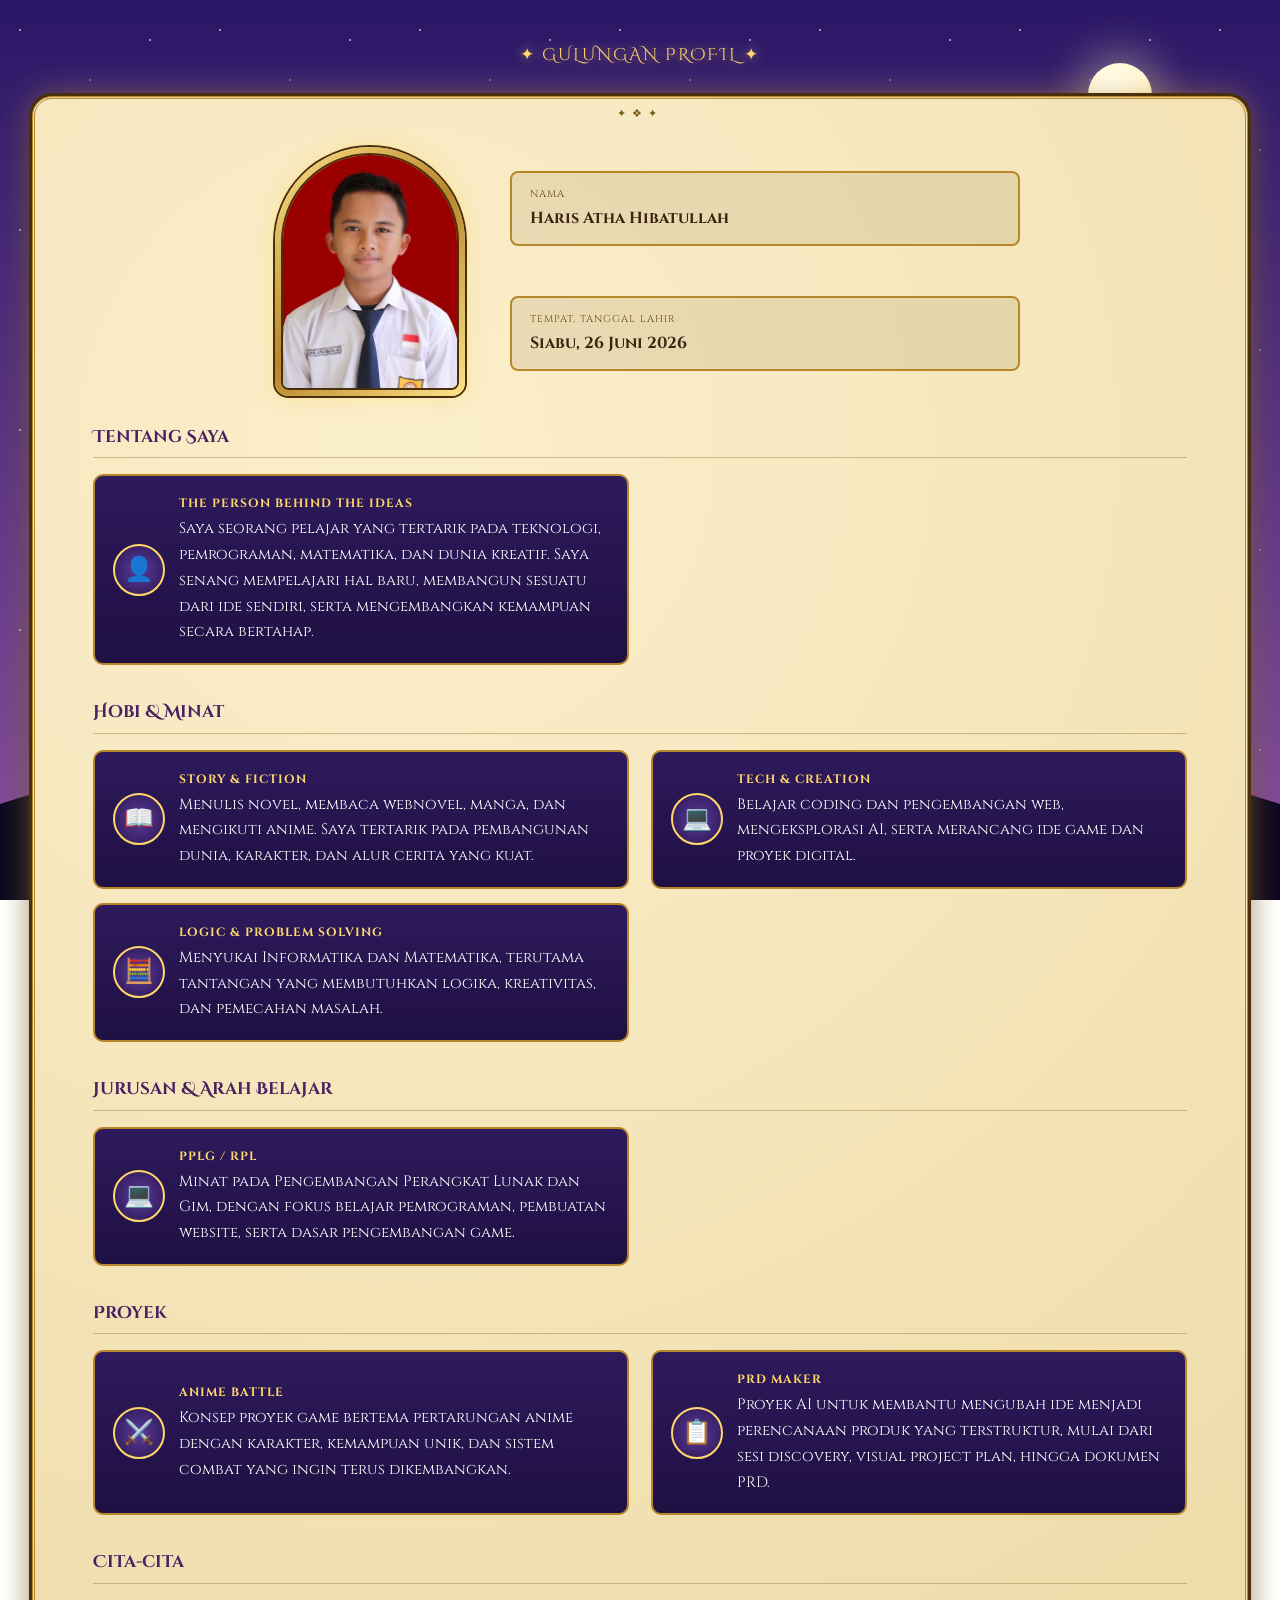
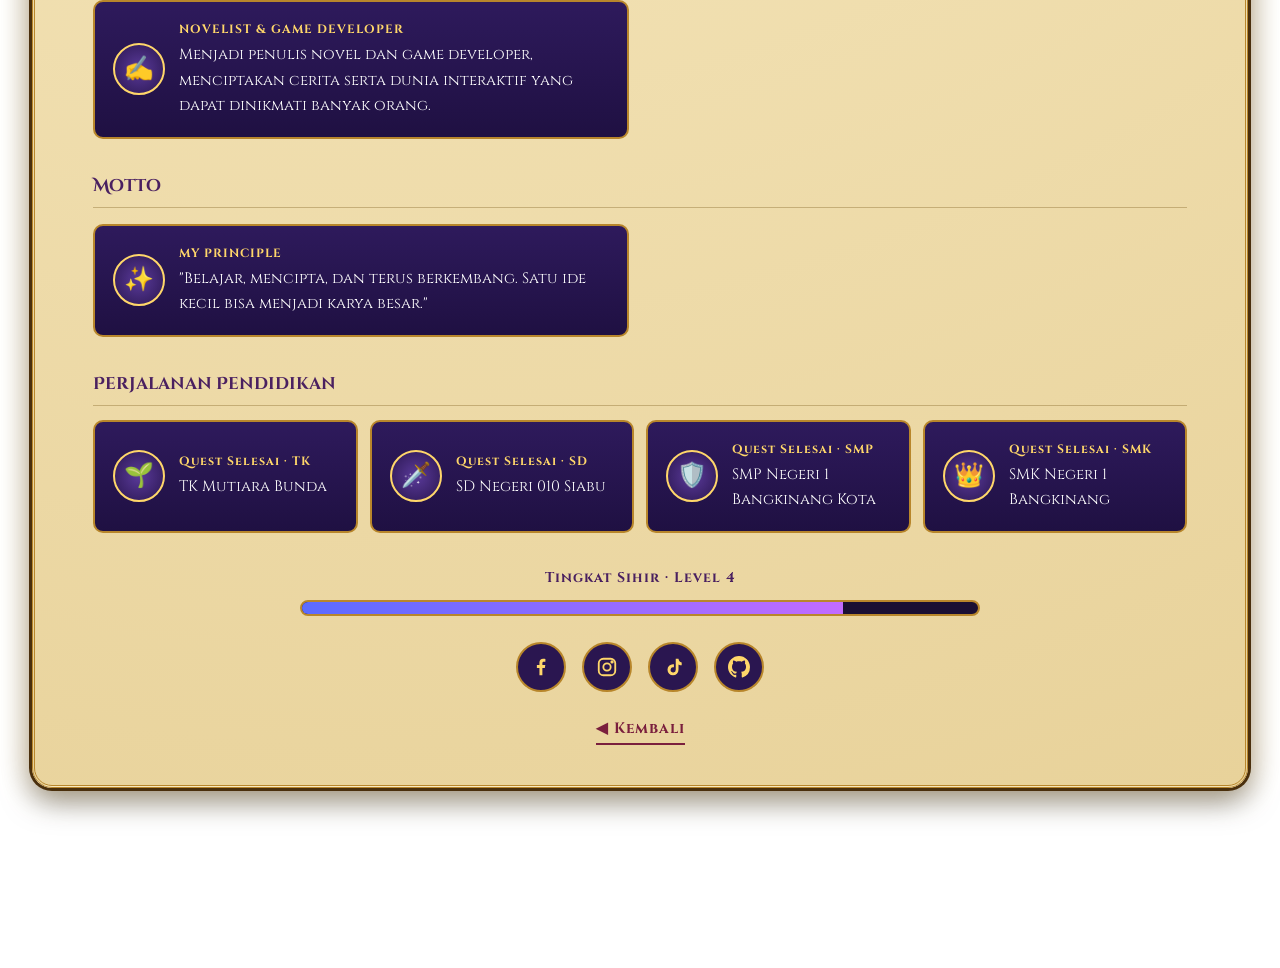
==== profile.html @ 6fb83899 "Upload 5 item(s) via Uploader Pro" ====
<!DOCTYPE html>
<html lang="id">
<head>
<meta charset="utf-8">
<meta name="viewport" content="width=device-width, initial-scale=1, viewport-fit=cover">
<title>Profil - Haris Atha Hibatullah</title>
<link href="https://fonts.googleapis.com/css2?family=Cinzel:wght@500;700&family=Cinzel+Decorative:wght@700&display=swap" rel="stylesheet">
<link rel="stylesheet" href="style.css">
<meta name="description" content="Kenali Haris Atha Hibatullah, hobi dan minat, arah belajar PPLG/RPL, proyek Anime Battle dan PRD Maker, serta cita-cita sebagai penulis novel dan game developer.">
<link rel="canonical" href="https://huranoya.my.id/profile.html">
<meta name="robots" content="index, follow">
</head>
<body class="profile-page">
<div class="stars"></div>
<div class="moon"></div>
<svg class="castle" viewBox="0 0 400 150" preserveAspectRatio="xMidYMax slice" aria-hidden="true"><g fill="currentColor"><path d="M0 150V120Q60 100 120 118T240 112T400 120V150Z"/><rect x="30" y="70" width="26" height="60"/><polygon points="26,70 43,32 60,70"/><rect x="120" y="82" width="24" height="50"/><polygon points="116,82 132,50 148,82"/><rect x="150" y="62" width="70" height="70"/><rect x="150" y="54" width="10" height="10"/><rect x="170" y="54" width="10" height="10"/><rect x="190" y="54" width="10" height="10"/><rect x="210" y="54" width="10" height="10"/><rect x="226" y="40" width="28" height="92"/><polygon points="222,40 240,0 258,40"/><rect x="330" y="80" width="30" height="50"/><polygon points="326,80 345,44 364,80"/></g><g fill="#ffd76a"><rect x="236" y="70" width="8" height="12"/><rect x="180" y="85" width="8" height="12"/><rect x="40" y="90" width="6" height="10"/><rect x="340" y="98" width="6" height="10"/></g></svg>

<section class="view" id="profil">
  <div class="tag">&#10022; GULUNGAN PROFIL &#10022;</div>
  <div class="panel">
    <div class="profile-identity">
    <div class="frame" style="width:120px"><img src="foto.jpg" alt="Foto Haris Atha Hibatullah"></div>
    <div class="slot"><small>NAMA</small><span>Haris Atha Hibatullah</span></div>
    <div class="slot"><small>TEMPAT, TANGGAL LAHIR</small><span>Siabu, 26 Juni 2026</span></div>
    </div>

    <section class="profile-section">
<h2>Tentang Saya</h2>
    <div class="adv" style="animation-delay:.1s"><i>&#128100;</i><div><b>THE PERSON BEHIND THE IDEAS</b><span>Saya seorang pelajar yang tertarik pada teknologi, pemrograman, matematika, dan dunia kreatif. Saya senang mempelajari hal baru, membangun sesuatu dari ide sendiri, serta mengembangkan kemampuan secara bertahap.</span></div></div>
    </section>
    <section class="profile-section">
<h2>Hobi &amp; Minat</h2>
    <div class="adv" style="animation-delay:.2s"><i>&#128214;</i><div><b>STORY &amp; FICTION</b><span>Menulis novel, membaca webnovel, manga, dan mengikuti anime. Saya tertarik pada pembangunan dunia, karakter, dan alur cerita yang kuat.</span></div></div>
    <div class="adv" style="animation-delay:.3s"><i>&#128187;</i><div><b>TECH &amp; CREATION</b><span>Belajar coding dan pengembangan web, mengeksplorasi AI, serta merancang ide game dan proyek digital.</span></div></div>
    <div class="adv" style="animation-delay:.4s"><i>&#129518;</i><div><b>LOGIC &amp; PROBLEM SOLVING</b><span>Menyukai Informatika dan Matematika, terutama tantangan yang membutuhkan logika, kreativitas, dan pemecahan masalah.</span></div></div>
    </section>
    <section class="profile-section">
<h2>Jurusan &amp; Arah Belajar</h2>
    <div class="adv" style="animation-delay:.5s"><i>&#128187;</i><div><b>PPLG / RPL</b><span>Minat pada Pengembangan Perangkat Lunak dan Gim, dengan fokus belajar pemrograman, pembuatan website, serta dasar pengembangan game.</span></div></div>
    </section>
    <section class="profile-section">
<h2>Proyek</h2>
    <div class="adv" style="animation-delay:.6s"><i>&#9876;&#65039;</i><div><b>ANIME BATTLE</b><span>Konsep proyek game bertema pertarungan anime dengan karakter, kemampuan unik, dan sistem combat yang ingin terus dikembangkan.</span></div></div>
    <div class="adv" style="animation-delay:.7s"><i>&#128203;</i><div><b>PRD MAKER</b><span>Proyek AI untuk membantu mengubah ide menjadi perencanaan produk yang terstruktur, mulai dari sesi discovery, visual project plan, hingga dokumen PRD.</span></div></div>
    </section>
    <section class="profile-section">
<h2>Cita-cita</h2>
    <div class="adv" style="animation-delay:.8s"><i>&#9997;&#65039;</i><div><b>NOVELIST &amp; GAME DEVELOPER</b><span>Menjadi penulis novel dan game developer, menciptakan cerita serta dunia interaktif yang dapat dinikmati banyak orang.</span></div></div>
    </section>
    <section class="profile-section">
<h2>Motto</h2>
    <div class="adv" style="animation-delay:.9s"><i>&#10024;</i><div><b>MY PRINCIPLE</b><span>"Belajar, mencipta, dan terus berkembang. Satu ide kecil bisa menjadi karya besar."</span></div></div>
    </section>
    <section class="profile-section education">
<h2>Perjalanan Pendidikan</h2>
    <div class="adv" style="animation-delay:.1s"><i>&#127793;</i><div><b>Quest Selesai &middot; TK</b><span>TK Mutiara Bunda</span></div></div>
    <div class="adv" style="animation-delay:.3s"><i>&#128481;&#65039;</i><div><b>Quest Selesai &middot; SD</b><span>SD Negeri 010 Siabu</span></div></div>
    <div class="adv" style="animation-delay:.5s"><i>&#128737;&#65039;</i><div><b>Quest Selesai &middot; SMP</b><span>SMP Negeri 1 Bangkinang Kota</span></div></div>
    <div class="adv" style="animation-delay:.7s"><i>&#128081;</i><div><b>Quest Selesai &middot; SMK</b><span>SMK Negeri 1 Bangkinang</span></div></div>
    </section>

    <div class="lvl">Tingkat Sihir &middot; Level 4</div>
    <div class="mana"><i id="xpbar"></i></div>
    <div class="social">
  <a href="https://www.facebook.com/noyauber" target="_blank" rel="noopener" aria-label="Facebook"><svg viewBox="0 0 24 24" fill="currentColor"><path d="M13.5 21v-8h2.7l.5-3.2h-3.2V7.9c0-.9.3-1.6 1.7-1.6h1.6V3.2C16.4 3.1 15.4 3 14.3 3c-2.4 0-4 1.5-4 4.100v2.700H7.500V13h2.800v8h3.200z"/></svg></a>
  <a href="https://www.instagram.com/harveyuber" target="_blank" rel="noopener" aria-label="Instagram"><svg viewBox="0 0 24 24" fill="none" stroke="currentColor" stroke-width="2"><rect x="3" y="3" width="18" height="18" rx="5"/><circle cx="12" cy="12" r="4"/><circle cx="17.5" cy="6.5" r=".8" fill="currentColor"/></svg></a>
  <a href="https://www.tiktok.com/norck_2" target="_blank" rel="noopener" aria-label="TikTok"><svg viewBox="0 0 24 24" fill="currentColor"><path d="M15 3h3a4.5 4.5 0 0 0 3.5 4v3.200a7.6 7.6 0 0 1-3.5-1V15a6 6 0 1 1-6-6c.3 0 .7 0 1 .1v3.300a2.8 2.8 0 1 0 2 2.700V3z"/></svg></a>
  <a href="https://www.github.com/NoyaUber" target="_blank" rel="noopener" aria-label="GitHub"><svg viewBox="0 0 16 16" fill="currentColor"><path d="M8 0C3.580 0 0 3.580 0 8c0 3.540 2.290 6.530 5.470 7.590.4.070.55-.170.55-.380 0-.190-.010-.820-.010-1.490-2.010.370-2.530-.490-2.690-.940-.090-.230-.480-.940-.820-1.130-.280-.150-.680-.520-.010-.530.630-.010 1.080.580 1.230.820.720 1.210 1.870.870 2.330.660.070-.520.280-.870.510-1.070-1.780-.200-3.640-.890-3.640-3.950 0-.870.310-1.590.820-2.150-.080-.200-.360-1.020.080-2.120 0 0 .670-.210 2.2.820.640-.180 1.320-.270 2-.270.680 0 1.360.090 2 .270 1.530-1.040 2.2-.820 2.2-.820.440 1.1.160 1.920.080 2.120.510.560.820 1.270.820 2.150 0 3.070-1.870 3.750-3.650 3.950.290.250.540.730.540 1.480 0 1.070-.010 1.930-.010 2.2 0 .210.150.460.550.380A8.013 8.013 0 0 0 16 8c0-4.420-3.580-8-8-8z"/></svg></a>
</div>
    <a class="back" href="index.html">&#9664; Kembali</a>
  </div>
</section>

<script src="script.js"></script>
</body>
</html>
---- style.css ----
:root{--sky1:#2a1766;--sky2:#8a4f9e;--ink:#3b2410;--gold:#ffd76a;--gold2:#b8862b;--paper1:#fbefcb;--paper2:#e8d29a;--moon:#fff6d6;
box-sizing:border-box;padding-top:env(safe-area-inset-top,0px);padding-bottom:env(safe-area-inset-bottom,0px)}
@media (prefers-color-scheme:dark){:root:not([data-theme="light"]){--sky1:#070420;--sky2:#2a1655}}
:root[data-theme="dark"]{--sky1:#070420;--sky2:#2a1655}
*{box-sizing:border-box}
html{scroll-padding-top:env(safe-area-inset-top,0px)}
body{margin:0;min-height:100vh;font-family:'Cinzel',Georgia,serif;color:var(--ink);line-height:1.5;background:linear-gradient(var(--sky1),var(--sky2)) fixed;overflow-x:hidden}
.stars,.moon,.castle,.fly{pointer-events:none}
.stars{position:fixed;inset:0;z-index:0;background-image:radial-gradient(1.5px 1.5px at 20px 30px,#fff,transparent),radial-gradient(1px 1px at 90px 80px,#ffe9a8,transparent),radial-gradient(1.5px 1.5px at 150px 40px,#fff,transparent),radial-gradient(1px 1px at 60px 150px,#fff,transparent),radial-gradient(1px 1px at 180px 170px,#cfe0ff,transparent);background-size:200px 200px;animation:twinkle 4s ease-in-out infinite alternate}
@keyframes twinkle{from{opacity:.45}to{opacity:1}}
.moon{position:fixed;top:calc(7% + env(safe-area-inset-top,0px));right:10%;width:64px;height:64px;border-radius:50%;z-index:0;background:radial-gradient(circle at 35% 35%,#fffdf0,var(--moon) 60%,#e8d9a0);box-shadow:0 0 40px 12px rgba(255,240,180,.35)}
.castle{position:fixed;left:0;bottom:0;width:100%;height:160px;color:#0b0720;z-index:0}
.view{position:relative;z-index:1;padding:28px 16px 150px;text-align:center}
.tag{font-family:'Cinzel Decorative','Cinzel',serif;font-size:14px;color:var(--gold);text-shadow:0 0 12px rgba(255,215,106,.7);margin-bottom:22px;letter-spacing:2px}
.panel{position:relative;width:min(100%,400px);margin:0 auto;padding:30px 18px 24px;border-radius:16px;background:radial-gradient(circle at 30% 15%,var(--paper1),var(--paper2));border:3px double var(--gold2);box-shadow:0 0 0 3px #4a2f0c,0 0 34px rgba(255,200,90,.4),0 12px 30px rgba(0,0,0,.5)}
.panel::before{content:"\2726 \2756 \2726";position:absolute;top:7px;left:0;right:0;font-size:11px;color:#7a5a1a;letter-spacing:6px}
.frame{width:190px;margin:6px auto 18px;padding:6px;border-radius:100px 100px 14px 14px;background:linear-gradient(135deg,#ffe38a,#b8862b 50%,#ffe38a);box-shadow:0 0 0 2px #4a2f0c,0 0 22px rgba(255,215,106,.6);cursor:pointer;transition:transform .2s;animation:aura 3s ease-in-out infinite alternate}
.frame:hover{transform:translateY(-4px) scale(1.02)}
@keyframes aura{to{box-shadow:0 0 0 2px #4a2f0c,0 0 36px rgba(255,215,106,.95)}}
.frame img{display:block;width:100%;aspect-ratio:3/4;object-fit:cover;border-radius:94px 94px 8px 8px;border:2px solid #4a2f0c}
.name{display:inline-block;margin:0 0 12px;padding:10px 16px;font-family:'Cinzel Decorative','Cinzel',serif;font-weight:700;font-size:clamp(14px,4.6vw,18px);line-height:1.35;color:var(--gold);background:linear-gradient(#3a1d6e,#2a1650);border:2px solid var(--gold2);border-radius:6px;text-shadow:0 0 10px rgba(255,215,106,.6)}
.sub{font-size:13px;color:#5a3a14;margin:0 0 16px}
.go,.back{display:inline-block;font-weight:700;font-size:15px;color:#7a1f3d;text-decoration:none;letter-spacing:1px;border-bottom:2px solid currentColor;padding-bottom:2px}
.go{animation:glow 1.6s ease-in-out infinite alternate}
@keyframes glow{to{text-shadow:0 0 12px rgba(184,134,43,.9);transform:scale(1.05)}}
.go:hover,.back:hover{color:#a3122f}
.back{margin-top:20px}
.social{display:flex;gap:12px;justify-content:center;margin-top:20px}
.social a{width:44px;height:44px;border-radius:50%;display:grid;place-items:center;background:#2a1650;color:var(--gold);border:2px solid var(--gold2);transition:transform .2s,box-shadow .2s}
.social a:hover{transform:translateY(-3px) rotate(-6deg);box-shadow:0 0 16px rgba(255,215,106,.9)}
.social svg{width:22px;height:22px}
.hint{margin-top:16px;font-size:11px;color:#f3e6c0;letter-spacing:1px}
.slot{margin-top:10px;padding:10px 12px;text-align:left;background:rgba(90,58,14,.1);border:2px solid var(--gold2);border-radius:8px}
.slot small{display:block;font-size:10px;letter-spacing:1px;color:#6b4a12;margin-bottom:4px}
.slot span{font-size:14px;font-weight:700}
h2{font-family:'Cinzel Decorative','Cinzel',serif;font-size:14px;margin:22px 0 4px;text-align:left;color:#4a2060}
.adv{display:flex;gap:12px;align-items:center;text-align:left;background:linear-gradient(#2e1a5c,#1f1042);border:2px solid var(--gold2);border-radius:10px;color:#fff;padding:10px;margin-top:10px;animation:rise .6s both}
@keyframes rise{from{opacity:0;transform:translateY(14px)}}
.adv i{font-style:normal;font-size:22px;flex:none;width:46px;height:46px;border-radius:50%;display:grid;place-items:center;background:radial-gradient(#5a3a9a,#2a1650);border:2px solid var(--gold)}
.adv b{display:block;font-size:11px;letter-spacing:1px;color:var(--gold);margin-bottom:4px}
.adv span{font-size:13px;line-height:1.4}
.lvl{margin-top:20px;font-size:12px;color:#4a2060;font-weight:700;letter-spacing:1px}
.mana{height:14px;margin-top:8px;background:#1a0f33;border:2px solid var(--gold2);border-radius:8px;overflow:hidden}
.mana i{display:block;height:100%;width:0;background:linear-gradient(90deg,#5b6bff,#c26bff);transition:width 1.4s ease}
.fly{position:fixed;width:6px;height:6px;border-radius:50%;background:#ffe98a;box-shadow:0 0 10px 3px rgba(255,233,138,.8);z-index:0;opacity:.8;animation:float 8s ease-in-out infinite alternate}
@keyframes float{to{transform:translate(var(--fx),var(--fy));opacity:.25}}
.spark{position:fixed;pointer-events:none;z-index:9;color:var(--gold);font-size:16px;text-shadow:0 0 8px #fff6;animation:spk 1.1s ease-out both}
@keyframes spk{from{opacity:1}to{transform:translate(var(--dx),-120px) rotate(180deg);opacity:0}}


/* Desktop and tablet layout: retain the parchment-and-night-sky identity while using the available width. */
.profile-identity{display:block}
@media (min-width:760px){
  .profile-page .view{padding:42px 32px 180px}
  .profile-page .tag{font-size:17px;margin-bottom:28px}
  .profile-page .panel{width:min(100%,1120px);padding:42px 46px 34px;border-radius:20px}
  .profile-page .profile-identity{display:grid;grid-template-columns:220px minmax(0,1fr);column-gap:30px;align-items:center;max-width:760px;margin:0 auto 28px;text-align:left}
  .profile-page .profile-identity .frame{grid-column:1;grid-row:1 / span 2;width:190px!important;margin:0 auto}
  .profile-page .profile-identity .slot{grid-column:2;margin:6px 0;padding:14px 18px}
  .profile-page .profile-identity .slot span{font-size:16px}
  .profile-page .profile-section{display:grid;grid-template-columns:repeat(2,minmax(0,1fr));gap:12px 18px;margin:24px 0 30px;text-align:left}
  .profile-page .profile-section h2{grid-column:1/-1;font-size:17px;margin:0 0 2px;padding-bottom:8px;border-bottom:1px solid rgba(122,90,26,.35)}
  .profile-page .profile-section .adv{margin:0;min-height:100%;padding:16px;gap:14px}
  .profile-page .profile-section .adv i{width:52px;height:52px;font-size:24px}
  .profile-page .profile-section .adv b{font-size:12px}
  .profile-page .profile-section .adv span{font-size:14px;line-height:1.65}
  .profile-page .profile-section.education{grid-template-columns:repeat(4,minmax(0,1fr));gap:12px}
  .profile-page .profile-section.education h2{grid-column:1/-1}
  .profile-page .lvl{font-size:14px;margin-top:28px}
  .profile-page .mana{max-width:680px;margin:12px auto 0;height:16px}
  .profile-page .social{margin-top:26px;gap:16px}
  .profile-page .social a{width:50px;height:50px}
  .profile-page .back{margin-top:26px}
}
@media (min-width:1200px){
  .profile-page .panel{width:min(100%,1240px);padding:48px 58px 40px}
  .profile-page .profile-section{gap:14px 22px;margin:28px 0 34px}
  .profile-page .profile-section .adv{padding:18px}
  .profile-page .profile-section .adv span{font-size:15px}
}
@media (prefers-reduced-motion:reduce){
  .profile-page *, .profile-page *::before, .profile-page *::after{animation-duration:.01ms!important;animation-iteration-count:1!important;scroll-behavior:auto!important;transition-duration:.01ms!important}
}
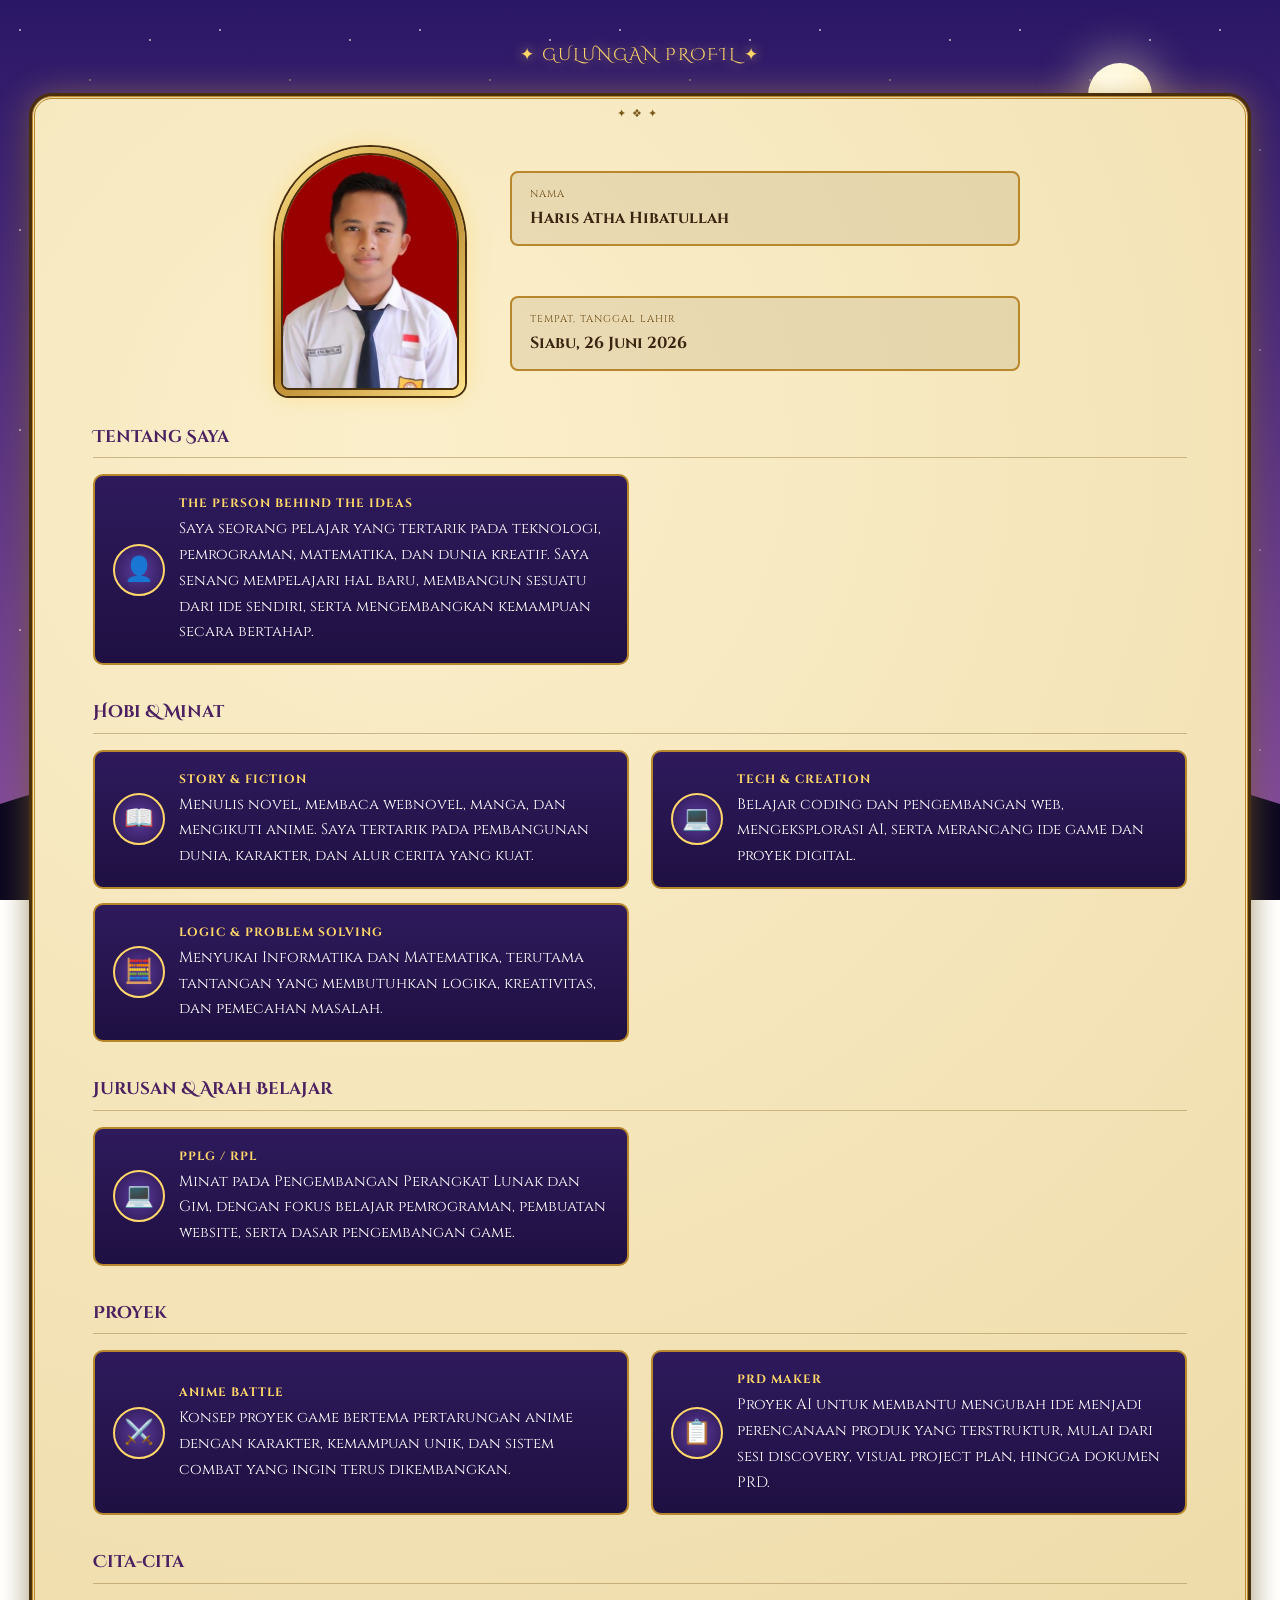
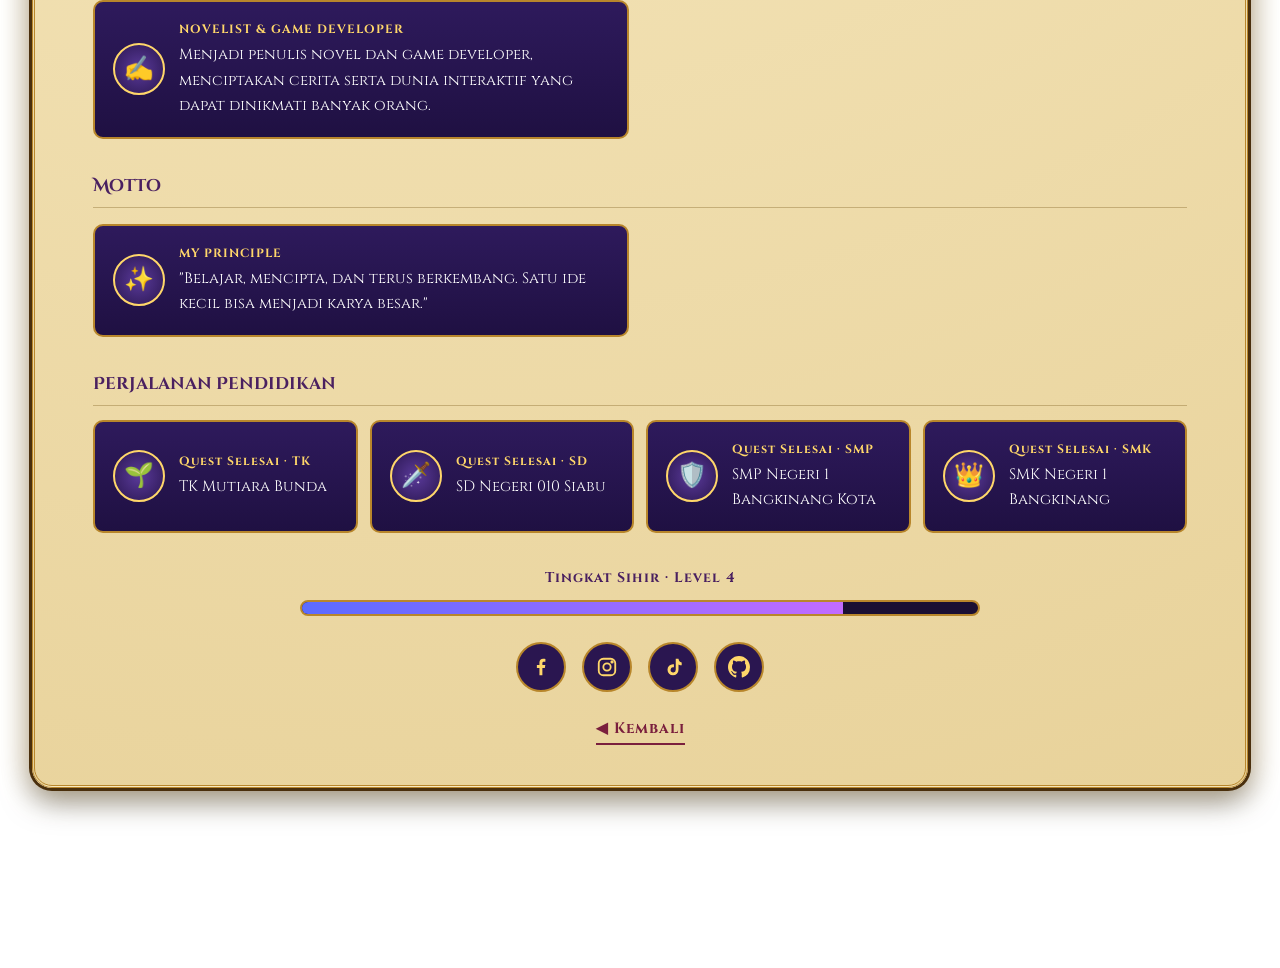
==== commit b24c95d5: "Upload 2 item(s) via Uploader Pro" ====
--- a/profile.html
+++ b/profile.html
@@ -64,7 +64,7 @@
     <div class="social">
   <a href="https://www.facebook.com/noyauber" target="_blank" rel="noopener" aria-label="Facebook"><svg viewBox="0 0 24 24" fill="currentColor"><path d="M13.5 21v-8h2.7l.5-3.2h-3.2V7.9c0-.9.3-1.6 1.7-1.6h1.6V3.2C16.4 3.1 15.4 3 14.3 3c-2.4 0-4 1.5-4 4.100v2.700H7.500V13h2.800v8h3.200z"/></svg></a>
   <a href="https://www.instagram.com/harveyuber" target="_blank" rel="noopener" aria-label="Instagram"><svg viewBox="0 0 24 24" fill="none" stroke="currentColor" stroke-width="2"><rect x="3" y="3" width="18" height="18" rx="5"/><circle cx="12" cy="12" r="4"/><circle cx="17.5" cy="6.5" r=".8" fill="currentColor"/></svg></a>
-  <a href="https://www.tiktok.com/norck_2" target="_blank" rel="noopener" aria-label="TikTok"><svg viewBox="0 0 24 24" fill="currentColor"><path d="M15 3h3a4.5 4.5 0 0 0 3.5 4v3.200a7.6 7.6 0 0 1-3.5-1V15a6 6 0 1 1-6-6c.3 0 .7 0 1 .1v3.300a2.8 2.8 0 1 0 2 2.700V3z"/></svg></a>
+  <a href="https://www.tiktok.com/@norck_2?_r=1&_t=ZS-9BFqRzfqk9V" target="_blank" rel="noopener" aria-label="TikTok"><svg viewBox="0 0 24 24" fill="currentColor"><path d="M15 3h3a4.5 4.5 0 0 0 3.5 4v3.200a7.6 7.6 0 0 1-3.5-1V15a6 6 0 1 1-6-6c.3 0 .7 0 1 .1v3.300a2.8 2.8 0 1 0 2 2.700V3z"/></svg></a>
   <a href="https://www.github.com/NoyaUber" target="_blank" rel="noopener" aria-label="GitHub"><svg viewBox="0 0 16 16" fill="currentColor"><path d="M8 0C3.580 0 0 3.580 0 8c0 3.540 2.290 6.530 5.470 7.590.4.070.55-.170.55-.380 0-.190-.010-.820-.010-1.490-2.010.370-2.530-.490-2.690-.940-.090-.230-.480-.940-.820-1.130-.280-.150-.680-.520-.010-.530.630-.010 1.080.580 1.230.820.720 1.210 1.870.870 2.330.660.070-.520.280-.870.510-1.070-1.780-.200-3.640-.890-3.640-3.950 0-.870.310-1.590.820-2.150-.080-.200-.360-1.020.080-2.120 0 0 .670-.210 2.2.820.640-.180 1.320-.270 2-.270.680 0 1.360.090 2 .270 1.530-1.040 2.2-.820 2.2-.820.440 1.1.160 1.920.080 2.120.510.560.820 1.270.820 2.150 0 3.070-1.870 3.750-3.650 3.950.290.250.540.730.540 1.480 0 1.070-.010 1.930-.010 2.2 0 .210.150.460.550.380A8.013 8.013 0 0 0 16 8c0-4.420-3.580-8-8-8z"/></svg></a>
 </div>
     <a class="back" href="index.html">&#9664; Kembali</a>
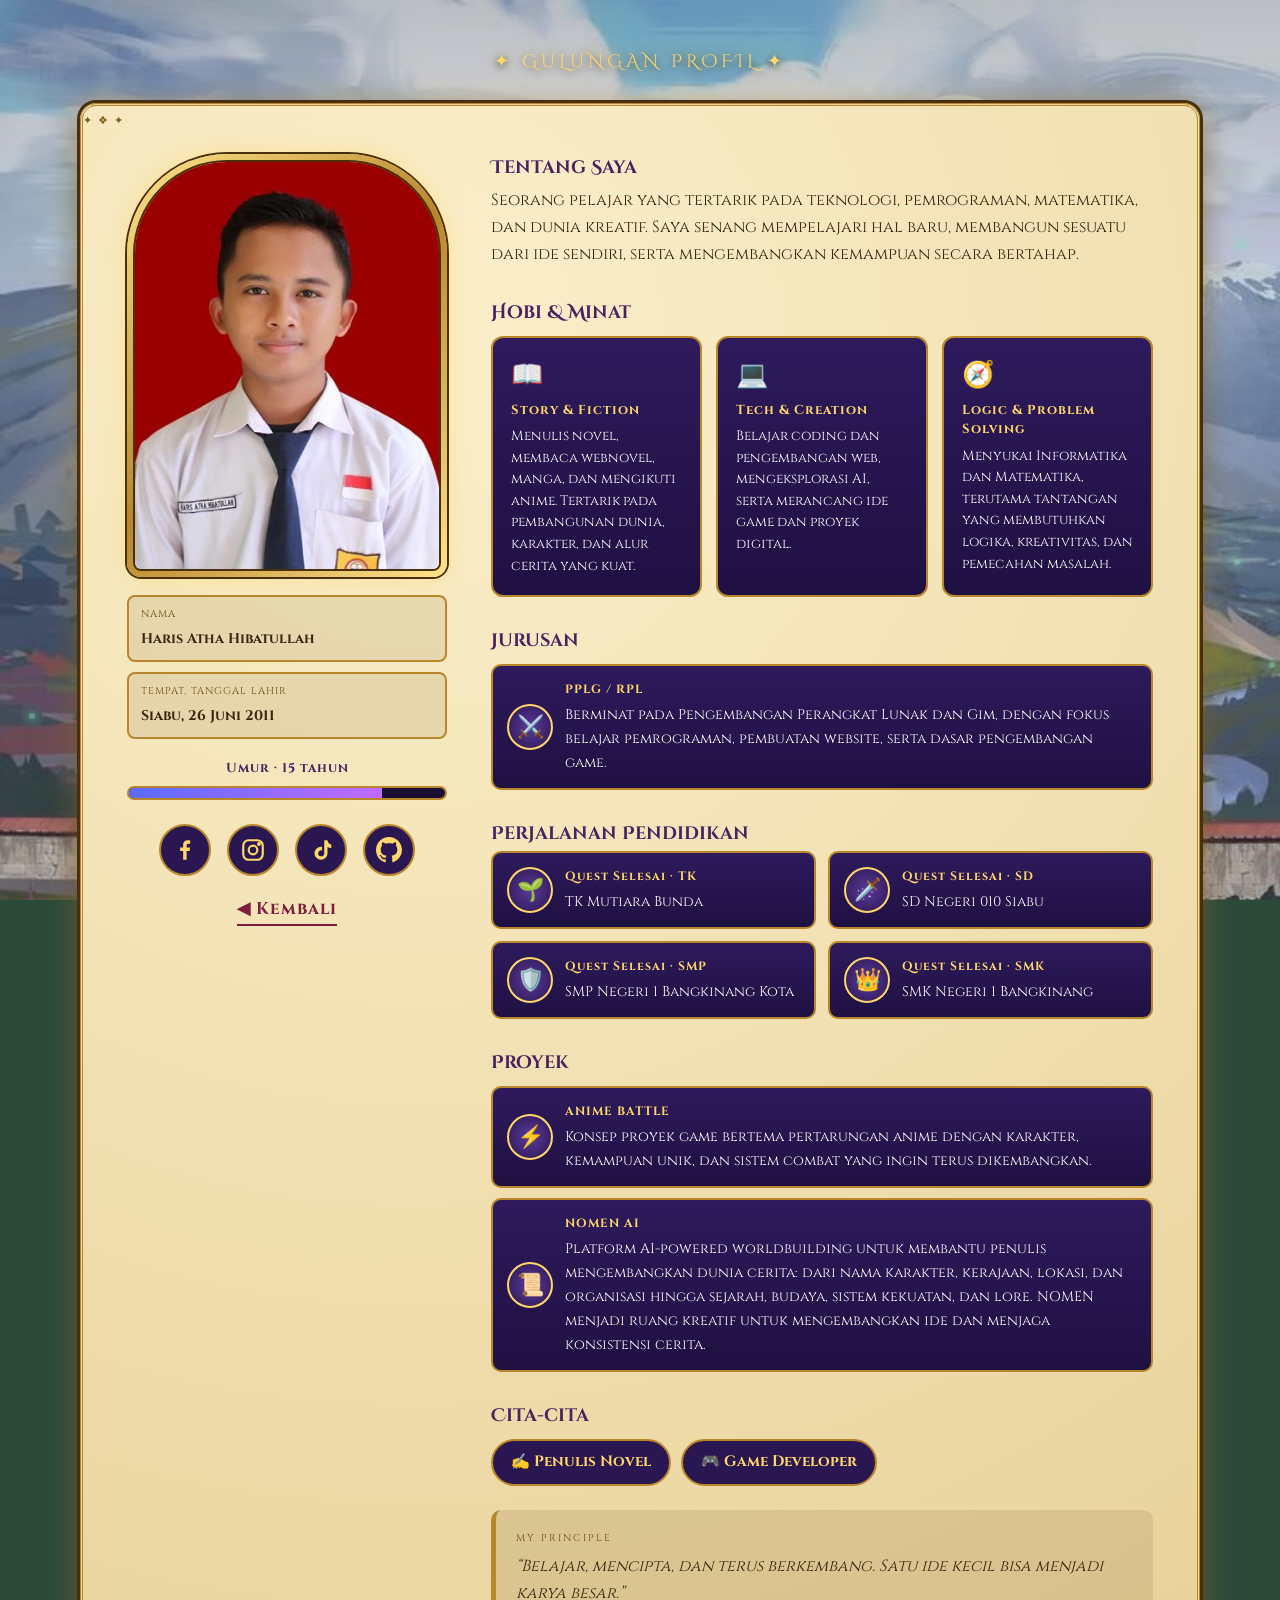
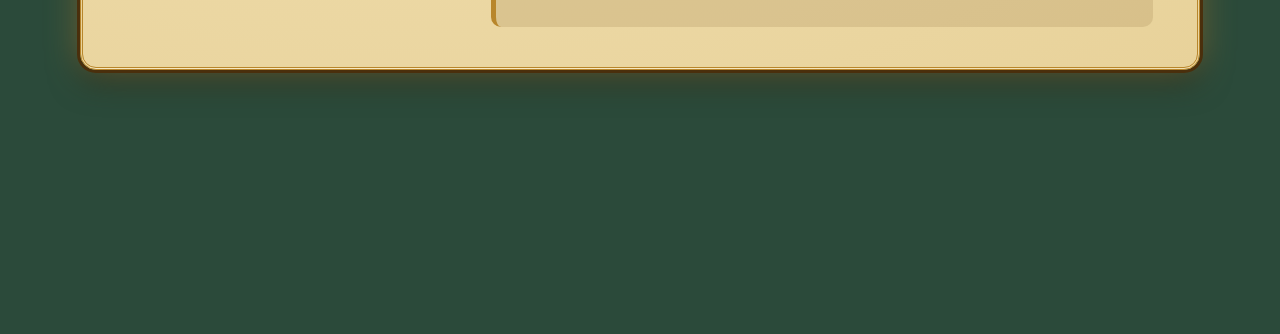
==== commit 1978c370: "Add files via upload" ====
--- a/profile.html
+++ b/profile.html
@@ -5,69 +5,62 @@
 <meta name="viewport" content="width=device-width, initial-scale=1, viewport-fit=cover">
 <title>Profil - Haris Atha Hibatullah</title>
 <link href="https://fonts.googleapis.com/css2?family=Cinzel:wght@500;700&family=Cinzel+Decorative:wght@700&display=swap" rel="stylesheet">
+<meta name="theme-color" content="#2b4a3a">
+<link rel="icon" href="data:image/svg+xml,%3Csvg xmlns=%27http://www.w3.org/2000/svg%27 viewBox=%270 0 100 100%27%3E%3Ctext y=%27.9em%27 font-size=%2790%27%3E%E2%9C%A6%3C/text%3E%3C/svg%3E">
 <link rel="stylesheet" href="style.css">
-<meta name="description" content="Kenali Haris Atha Hibatullah, hobi dan minat, arah belajar PPLG/RPL, proyek Anime Battle dan PRD Maker, serta cita-cita sebagai penulis novel dan game developer.">
-<link rel="canonical" href="https://huranoya.my.id/profile.html">
-<meta name="robots" content="index, follow">
 </head>
-<body class="profile-page">
+<body>
 <div class="stars"></div>
 <div class="moon"></div>
-<svg class="castle" viewBox="0 0 400 150" preserveAspectRatio="xMidYMax slice" aria-hidden="true"><g fill="currentColor"><path d="M0 150V120Q60 100 120 118T240 112T400 120V150Z"/><rect x="30" y="70" width="26" height="60"/><polygon points="26,70 43,32 60,70"/><rect x="120" y="82" width="24" height="50"/><polygon points="116,82 132,50 148,82"/><rect x="150" y="62" width="70" height="70"/><rect x="150" y="54" width="10" height="10"/><rect x="170" y="54" width="10" height="10"/><rect x="190" y="54" width="10" height="10"/><rect x="210" y="54" width="10" height="10"/><rect x="226" y="40" width="28" height="92"/><polygon points="222,40 240,0 258,40"/><rect x="330" y="80" width="30" height="50"/><polygon points="326,80 345,44 364,80"/></g><g fill="#ffd76a"><rect x="236" y="70" width="8" height="12"/><rect x="180" y="85" width="8" height="12"/><rect x="40" y="90" width="6" height="10"/><rect x="340" y="98" width="6" height="10"/></g></svg>
+<svg class="castle" viewBox="0 0 400 150" preserveAspectRatio="xMidYMax slice" aria-hidden="true"><path fill="#12375a" opacity=".8" d="M0 150V92L45 52l30 30 40-48 50 56 40-36 55 62 50-50 45 40 45-30V150Z"/><path fill="#0a2240" d="M0 150V112L60 74l40 34 45-40 60 52 50-30 60 42 85-44V150Z"/><g fill="#04101f"><polygon points="-13,149 -5,121 3,149"/><polygon points="3,150 8,131 13,150"/><polygon points="16,146 21,117 26,146"/><polygon points="29,149 34,115 39,149"/><polygon points="39,147 47,127 55,147"/><polygon points="55,149 60,129 65,149"/><polygon points="68,150 73,119 78,150"/><polygon points="81,145 86,120 91,145"/><polygon points="93,150 99,120 105,150"/><polygon points="106,146 112,127 118,146"/><polygon points="119,147 125,120 131,147"/><polygon points="131,146 138,125 145,146"/><polygon points="145,150 151,127 157,150"/><polygon points="159,150 164,121 169,150"/><polygon points="171,146 177,127 183,146"/><polygon points="182,145 190,112 198,145"/><polygon points="195,147 203,119 211,147"/><polygon points="210,148 216,119 222,148"/><polygon points="223,145 229,122 235,145"/><polygon points="235,146 242,126 249,146"/><polygon points="248,147 255,113 262,147"/><polygon points="263,148 268,116 273,148"/><polygon points="273,146 281,125 289,146"/><polygon points="287,144 294,121 301,144"/><polygon points="299,147 307,125 315,147"/><polygon points="315,145 320,126 325,145"/><polygon points="326,148 333,120 340,148"/><polygon points="338,146 346,113 354,146"/><polygon points="354,144 359,124 364,144"/><polygon points="367,147 372,121 377,147"/><polygon points="378,145 385,126 392,145"/><polygon points="390,148 398,116 406,148"/><rect x="0" y="136" width="400" height="14"/></g></svg>
+<div class="aurora" aria-hidden="true"></div>
 
 <section class="view" id="profil">
   <div class="tag">&#10022; GULUNGAN PROFIL &#10022;</div>
-  <div class="panel">
-    <div class="profile-identity">
-    <div class="frame" style="width:120px"><img src="foto.jpg" alt="Foto Haris Atha Hibatullah"></div>
+  <div class="panel wide">
+    <aside class="side">
+    <div class="frame"><img src="foto.jpg" alt="Foto Haris Atha Hibatullah"></div>
     <div class="slot"><small>NAMA</small><span>Haris Atha Hibatullah</span></div>
-    <div class="slot"><small>TEMPAT, TANGGAL LAHIR</small><span>Siabu, 26 Juni 2026</span></div>
+    <div class="slot"><small>TEMPAT, TANGGAL LAHIR</small><span>Siabu, 26 Juni 2011</span></div>
+    <div class="lvl">Umur &middot; <span id="umur" data-lahir="2011-06-26">&mdash;</span> tahun</div>
+    <div class="mana"><i id="xpbar"></i></div>
+    <div class="social">
+  <a href="https://www.facebook.com/noyauber" target="_blank" rel="noopener" aria-label="Facebook" title="Facebook"><svg viewBox="0 0 24 24" fill="currentColor"><path d="M13.5 21v-8h2.7l.5-3.2h-3.2V7.9c0-.9.3-1.6 1.7-1.6h1.6V3.2C16.4 3.1 15.4 3 14.3 3c-2.4 0-4 1.5-4 4.100v2.700H7.500V13h2.800v8h3.200z"/></svg></a>
+  <a href="https://www.instagram.com/harveyuber" target="_blank" rel="noopener" aria-label="Instagram" title="Instagram"><svg viewBox="0 0 24 24" fill="none" stroke="currentColor" stroke-width="2"><rect x="3" y="3" width="18" height="18" rx="5"/><circle cx="12" cy="12" r="4"/><circle cx="17.5" cy="6.5" r=".8" fill="currentColor"/></svg></a>
+  <a href="https://www.tiktok.com/@norck_2" target="_blank" rel="noopener" aria-label="TikTok" title="TikTok"><svg viewBox="0 0 24 24" fill="currentColor"><path d="M15 3h3a4.5 4.5 0 0 0 3.5 4v3.200a7.6 7.6 0 0 1-3.5-1V15a6 6 0 1 1-6-6c.3 0 .7 0 1 .1v3.300a2.8 2.8 0 1 0 2 2.700V3z"/></svg></a>
+  <a href="https://www.github.com/NoyaUber" target="_blank" rel="noopener" aria-label="GitHub" title="GitHub"><svg viewBox="0 0 16 16" fill="currentColor"><path d="M8 0C3.580 0 0 3.580 0 8c0 3.540 2.290 6.530 5.470 7.590.4.070.55-.170.55-.380 0-.190-.010-.820-.010-1.490-2.010.370-2.530-.490-2.690-.940-.090-.230-.480-.940-.820-1.130-.280-.150-.680-.520-.010-.530.630-.010 1.080.580 1.230.820.720 1.210 1.870.870 2.330.660.070-.520.280-.870.510-1.070-1.780-.200-3.640-.890-3.640-3.950 0-.870.310-1.590.820-2.150-.080-.200-.360-1.020.080-2.120 0 0 .670-.210 2.2.820.640-.180 1.320-.270 2-.270.680 0 1.360.090 2 .270 1.530-1.040 2.2-.820 2.2-.820.440 1.1.160 1.920.080 2.120.510.560.820 1.270.820 2.150 0 3.070-1.870 3.750-3.650 3.950.290.250.540.730.540 1.480 0 1.070-.010 1.930-.010 2.2 0 .210.150.460.550.380A8.013 8.013 0 0 0 16 8c0-4.420-3.580-8-8-8z"/></svg></a>
+</div>
+    <a class="back" href="index.html">&#9664; Kembali</a>
+    </aside>
+    <div class="main">
+    <h2 class="rv">Tentang Saya</h2>
+    <p class="txt rv">Seorang pelajar yang tertarik pada teknologi, pemrograman, matematika, dan dunia kreatif. Saya senang mempelajari hal baru, membangun sesuatu dari ide sendiri, serta mengembangkan kemampuan secara bertahap.</p>
+
+    <h2 class="rv">Hobi &amp; Minat</h2>
+    <div class="grid">
+      <div class="card rv"><i>&#128214;</i><b>Story &amp; Fiction</b><span>Menulis novel, membaca webnovel, manga, dan mengikuti anime. Tertarik pada pembangunan dunia, karakter, dan alur cerita yang kuat.</span></div>
+      <div class="card rv"><i>&#128187;</i><b>Tech &amp; Creation</b><span>Belajar coding dan pengembangan web, mengeksplorasi AI, serta merancang ide game dan proyek digital.</span></div>
+      <div class="card rv"><i>&#129517;</i><b>Logic &amp; Problem Solving</b><span>Menyukai Informatika dan Matematika, terutama tantangan yang membutuhkan logika, kreativitas, dan pemecahan masalah.</span></div>
     </div>
 
-    <section class="profile-section">
-<h2>Tentang Saya</h2>
-    <div class="adv" style="animation-delay:.1s"><i>&#128100;</i><div><b>THE PERSON BEHIND THE IDEAS</b><span>Saya seorang pelajar yang tertarik pada teknologi, pemrograman, matematika, dan dunia kreatif. Saya senang mempelajari hal baru, membangun sesuatu dari ide sendiri, serta mengembangkan kemampuan secara bertahap.</span></div></div>
-    </section>
-    <section class="profile-section">
-<h2>Hobi &amp; Minat</h2>
-    <div class="adv" style="animation-delay:.2s"><i>&#128214;</i><div><b>STORY &amp; FICTION</b><span>Menulis novel, membaca webnovel, manga, dan mengikuti anime. Saya tertarik pada pembangunan dunia, karakter, dan alur cerita yang kuat.</span></div></div>
-    <div class="adv" style="animation-delay:.3s"><i>&#128187;</i><div><b>TECH &amp; CREATION</b><span>Belajar coding dan pengembangan web, mengeksplorasi AI, serta merancang ide game dan proyek digital.</span></div></div>
-    <div class="adv" style="animation-delay:.4s"><i>&#129518;</i><div><b>LOGIC &amp; PROBLEM SOLVING</b><span>Menyukai Informatika dan Matematika, terutama tantangan yang membutuhkan logika, kreativitas, dan pemecahan masalah.</span></div></div>
-    </section>
-    <section class="profile-section">
-<h2>Jurusan &amp; Arah Belajar</h2>
-    <div class="adv" style="animation-delay:.5s"><i>&#128187;</i><div><b>PPLG / RPL</b><span>Minat pada Pengembangan Perangkat Lunak dan Gim, dengan fokus belajar pemrograman, pembuatan website, serta dasar pengembangan game.</span></div></div>
-    </section>
-    <section class="profile-section">
-<h2>Proyek</h2>
-    <div class="adv" style="animation-delay:.6s"><i>&#9876;&#65039;</i><div><b>ANIME BATTLE</b><span>Konsep proyek game bertema pertarungan anime dengan karakter, kemampuan unik, dan sistem combat yang ingin terus dikembangkan.</span></div></div>
-    <div class="adv" style="animation-delay:.7s"><i>&#128203;</i><div><b>PRD MAKER</b><span>Proyek AI untuk membantu mengubah ide menjadi perencanaan produk yang terstruktur, mulai dari sesi discovery, visual project plan, hingga dokumen PRD.</span></div></div>
-    </section>
-    <section class="profile-section">
-<h2>Cita-cita</h2>
-    <div class="adv" style="animation-delay:.8s"><i>&#9997;&#65039;</i><div><b>NOVELIST &amp; GAME DEVELOPER</b><span>Menjadi penulis novel dan game developer, menciptakan cerita serta dunia interaktif yang dapat dinikmati banyak orang.</span></div></div>
-    </section>
-    <section class="profile-section">
-<h2>Motto</h2>
-    <div class="adv" style="animation-delay:.9s"><i>&#10024;</i><div><b>MY PRINCIPLE</b><span>"Belajar, mencipta, dan terus berkembang. Satu ide kecil bisa menjadi karya besar."</span></div></div>
-    </section>
-    <section class="profile-section education">
-<h2>Perjalanan Pendidikan</h2>
-    <div class="adv" style="animation-delay:.1s"><i>&#127793;</i><div><b>Quest Selesai &middot; TK</b><span>TK Mutiara Bunda</span></div></div>
+    <h2 class="rv">Jurusan</h2>
+    <div class="adv rv"><i>&#9876;&#65039;</i><div><b>PPLG / RPL</b><span>Berminat pada Pengembangan Perangkat Lunak dan Gim, dengan fokus belajar pemrograman, pembuatan website, serta dasar pengembangan game.</span></div></div>
+
+    <h2 class="rv">Perjalanan Pendidikan</h2>
+    <div class="duo"><div class="adv" style="animation-delay:.1s"><i>&#127793;</i><div><b>Quest Selesai &middot; TK</b><span>TK Mutiara Bunda</span></div></div>
     <div class="adv" style="animation-delay:.3s"><i>&#128481;&#65039;</i><div><b>Quest Selesai &middot; SD</b><span>SD Negeri 010 Siabu</span></div></div>
     <div class="adv" style="animation-delay:.5s"><i>&#128737;&#65039;</i><div><b>Quest Selesai &middot; SMP</b><span>SMP Negeri 1 Bangkinang Kota</span></div></div>
-    <div class="adv" style="animation-delay:.7s"><i>&#128081;</i><div><b>Quest Selesai &middot; SMK</b><span>SMK Negeri 1 Bangkinang</span></div></div>
-    </section>
+    <div class="adv" style="animation-delay:.7s"><i>&#128081;</i><div><b>Quest Selesai &middot; SMK</b><span>SMK Negeri 1 Bangkinang</span></div></div></div>
 
-    <div class="lvl">Tingkat Sihir &middot; Level 4</div>
-    <div class="mana"><i id="xpbar"></i></div>
-    <div class="social">
-  <a href="https://www.facebook.com/noyauber" target="_blank" rel="noopener" aria-label="Facebook"><svg viewBox="0 0 24 24" fill="currentColor"><path d="M13.5 21v-8h2.7l.5-3.2h-3.2V7.9c0-.9.3-1.6 1.7-1.6h1.6V3.2C16.4 3.1 15.4 3 14.3 3c-2.4 0-4 1.5-4 4.100v2.700H7.500V13h2.800v8h3.200z"/></svg></a>
-  <a href="https://www.instagram.com/harveyuber" target="_blank" rel="noopener" aria-label="Instagram"><svg viewBox="0 0 24 24" fill="none" stroke="currentColor" stroke-width="2"><rect x="3" y="3" width="18" height="18" rx="5"/><circle cx="12" cy="12" r="4"/><circle cx="17.5" cy="6.5" r=".8" fill="currentColor"/></svg></a>
-  <a href="https://www.tiktok.com/@norck_2?_r=1&_t=ZS-9BFqRzfqk9V" target="_blank" rel="noopener" aria-label="TikTok"><svg viewBox="0 0 24 24" fill="currentColor"><path d="M15 3h3a4.5 4.5 0 0 0 3.5 4v3.200a7.6 7.6 0 0 1-3.5-1V15a6 6 0 1 1-6-6c.3 0 .7 0 1 .1v3.300a2.8 2.8 0 1 0 2 2.700V3z"/></svg></a>
-  <a href="https://www.github.com/NoyaUber" target="_blank" rel="noopener" aria-label="GitHub"><svg viewBox="0 0 16 16" fill="currentColor"><path d="M8 0C3.580 0 0 3.580 0 8c0 3.540 2.290 6.530 5.470 7.590.4.070.55-.170.55-.380 0-.190-.010-.820-.010-1.490-2.010.370-2.530-.490-2.690-.940-.090-.230-.480-.940-.820-1.130-.280-.150-.680-.520-.010-.530.630-.010 1.080.580 1.230.820.720 1.210 1.870.870 2.330.660.070-.520.280-.870.510-1.070-1.780-.200-3.640-.890-3.640-3.950 0-.870.310-1.590.820-2.150-.080-.200-.360-1.020.080-2.120 0 0 .670-.210 2.2.820.640-.180 1.320-.270 2-.270.680 0 1.360.090 2 .270 1.530-1.040 2.2-.820 2.2-.820.440 1.1.160 1.920.080 2.120.510.560.820 1.270.820 2.150 0 3.070-1.870 3.750-3.650 3.950.290.250.540.730.540 1.480 0 1.070-.010 1.930-.010 2.2 0 .210.150.460.550.380A8.013 8.013 0 0 0 16 8c0-4.420-3.580-8-8-8z"/></svg></a>
-</div>
-    <a class="back" href="index.html">&#9664; Kembali</a>
+    <h2 class="rv">Proyek</h2>
+    <div class="adv rv"><i>&#9889;</i><div><b>ANIME BATTLE</b><span>Konsep proyek game bertema pertarungan anime dengan karakter, kemampuan unik, dan sistem combat yang ingin terus dikembangkan.</span></div></div>
+    <div class="adv rv"><i>&#128220;</i><div><b>NOMEN AI</b><span>Platform AI-powered worldbuilding untuk membantu penulis mengembangkan dunia cerita: dari nama karakter, kerajaan, lokasi, dan organisasi hingga sejarah, budaya, sistem kekuatan, dan lore. NOMEN menjadi ruang kreatif untuk mengembangkan ide dan menjaga konsistensi cerita.</span></div></div>
+
+    <h2 class="rv">Cita-cita</h2>
+    <div class="chips rv"><span>&#9997;&#65039; Penulis Novel</span><span>&#127918; Game Developer</span></div>
+
+    <blockquote class="quote rv"><small>MY PRINCIPLE</small>&ldquo;Belajar, mencipta, dan terus berkembang. Satu ide kecil bisa menjadi karya besar.&rdquo;</blockquote>
+    </div>
   </div>
 </section>
 
--- a/style.css
+++ b/style.css
@@ -47,37 +47,73 @@
 .spark{position:fixed;pointer-events:none;z-index:9;color:var(--gold);font-size:16px;text-shadow:0 0 8px #fff6;animation:spk 1.1s ease-out both}
 @keyframes spk{from{opacity:1}to{transform:translate(var(--dx),-120px) rotate(180deg);opacity:0}}
 
+.panel.wide{width:min(100%,720px);padding:34px 22px 26px}
+.txt{margin:6px 0 0;text-align:left;font-size:14px;line-height:1.7;color:#3b2410}
+.grid{display:grid;gap:10px;grid-template-columns:repeat(auto-fit,minmax(190px,1fr));margin-top:10px}
+.card{text-align:left;padding:14px;border-radius:12px;background:linear-gradient(#2e1a5c,#1f1042);border:2px solid var(--gold2);color:#fff;transition:transform .25s,box-shadow .25s}
+.card:hover,.adv:hover{transform:translateY(-4px);box-shadow:0 8px 22px rgba(42,22,80,.55),0 0 14px rgba(255,215,106,.45)}
+.card i{font-style:normal;font-size:26px;display:block;margin-bottom:6px}
+.card b{display:block;font-size:12px;letter-spacing:1px;color:var(--gold);margin-bottom:6px}
+.card span{display:block;font-size:12.5px;line-height:1.6}
+.adv{transition:transform .25s,box-shadow .25s}
+.chips{display:flex;flex-wrap:wrap;gap:10px;margin-top:10px}
+.chips span{padding:8px 14px;border-radius:999px;font-size:13px;font-weight:700;color:var(--gold);background:#2a1650;border:2px solid var(--gold2)}
+.quote{margin:24px 0 0;padding:16px 16px 14px;border-radius:10px;border-left:5px solid var(--gold2);background:rgba(90,58,14,.12);font-size:14px;line-height:1.7;font-style:italic;text-align:left;color:#3b2410}
+.quote small{display:block;font-style:normal;font-size:10px;letter-spacing:2px;color:#6b4a12;margin-bottom:6px}
+.social a:focus-visible,.go:focus-visible,.back:focus-visible{outline:3px solid var(--gold);outline-offset:3px}
+.js .rv{opacity:0;transform:translateY(18px);transition:opacity .6s ease,transform .6s ease}
+.js .rv.in{opacity:1;transform:none}
+@media (max-width:420px){.panel.wide{padding:34px 14px 22px}}
+@media (prefers-reduced-motion:reduce){*{animation:none!important;transition:none!important}.js .rv{opacity:1;transform:none}}
 
-/* Desktop and tablet layout: retain the parchment-and-night-sky identity while using the available width. */
-.profile-identity{display:block}
-@media (min-width:760px){
-  .profile-page .view{padding:42px 32px 180px}
-  .profile-page .tag{font-size:17px;margin-bottom:28px}
-  .profile-page .panel{width:min(100%,1120px);padding:42px 46px 34px;border-radius:20px}
-  .profile-page .profile-identity{display:grid;grid-template-columns:220px minmax(0,1fr);column-gap:30px;align-items:center;max-width:760px;margin:0 auto 28px;text-align:left}
-  .profile-page .profile-identity .frame{grid-column:1;grid-row:1 / span 2;width:190px!important;margin:0 auto}
-  .profile-page .profile-identity .slot{grid-column:2;margin:6px 0;padding:14px 18px}
-  .profile-page .profile-identity .slot span{font-size:16px}
-  .profile-page .profile-section{display:grid;grid-template-columns:repeat(2,minmax(0,1fr));gap:12px 18px;margin:24px 0 30px;text-align:left}
-  .profile-page .profile-section h2{grid-column:1/-1;font-size:17px;margin:0 0 2px;padding-bottom:8px;border-bottom:1px solid rgba(122,90,26,.35)}
-  .profile-page .profile-section .adv{margin:0;min-height:100%;padding:16px;gap:14px}
-  .profile-page .profile-section .adv i{width:52px;height:52px;font-size:24px}
-  .profile-page .profile-section .adv b{font-size:12px}
-  .profile-page .profile-section .adv span{font-size:14px;line-height:1.65}
-  .profile-page .profile-section.education{grid-template-columns:repeat(4,minmax(0,1fr));gap:12px}
-  .profile-page .profile-section.education h2{grid-column:1/-1}
-  .profile-page .lvl{font-size:14px;margin-top:28px}
-  .profile-page .mana{max-width:680px;margin:12px auto 0;height:16px}
-  .profile-page .social{margin-top:26px;gap:16px}
-  .profile-page .social a{width:50px;height:50px}
-  .profile-page .back{margin-top:26px}
+@media (min-width:900px){
+body{font-size:16px}
+.stars{background-size:320px 320px}
+.moon{width:96px;height:96px;right:12%;top:9%;transition:transform .4s ease-out}
+.castle{height:min(26vh,260px)}
+.tag{font-size:18px;letter-spacing:4px;margin-bottom:28px}
+.view{padding:48px 40px calc(min(26vh,260px) + 30px)}
+#home{min-height:100vh;display:flex;flex-direction:column;align-items:center;justify-content:center;padding-top:40px}
+#home .panel{width:480px;padding:40px 32px 32px}
+#home .frame{width:240px}
+#home .name{font-size:24px;padding:12px 22px}
+#home .sub{font-size:16px;margin-bottom:20px}
+.go,.back{font-size:17px}
+.hint{font-size:13px;margin-top:22px}
+.social{gap:16px}.social a{width:52px;height:52px}.social svg{width:26px;height:26px}
+.panel.wide{width:min(100%,1120px);display:grid;grid-template-columns:320px 1fr;gap:44px;padding:48px 44px 40px;text-align:left}
+.side{position:sticky;top:28px;align-self:start;text-align:center}
+.side .frame{width:100%;margin-top:0}
+.side .slot{text-align:left}
+.side .social{margin-top:24px}
+.main h2:first-child{margin-top:0}
+h2{font-size:18px;margin-top:30px}
+.txt{font-size:16px}
+.grid{grid-template-columns:repeat(3,1fr);gap:14px}
+.card{padding:18px}.card b{font-size:13px}.card span{font-size:13.5px}
+.duo{display:grid;grid-template-columns:1fr 1fr;gap:12px}
+.duo .adv{margin-top:0}
+.adv{padding:14px}.adv b{font-size:12px}.adv span{font-size:14px}
+.chips span{font-size:15px;padding:10px 18px}
+.quote{font-size:16px;padding:20px}
+.lvl{font-size:13px}
 }
-@media (min-width:1200px){
-  .profile-page .panel{width:min(100%,1240px);padding:48px 58px 40px}
-  .profile-page .profile-section{gap:14px 22px;margin:28px 0 34px}
-  .profile-page .profile-section .adv{padding:18px}
-  .profile-page .profile-section .adv span{font-size:15px}
-}
-@media (prefers-reduced-motion:reduce){
-  .profile-page *, .profile-page *::before, .profile-page *::after{animation-duration:.01ms!important;animation-iteration-count:1!important;scroll-behavior:auto!important;transition-duration:.01ms!important}
-}
+@media (min-width:1500px){.panel.wide{width:1240px;grid-template-columns:360px 1fr}}
+
+body{background:linear-gradient(#040b20 0%,#0a2a4d 55%,#16696b 100%) fixed}
+.aurora{position:fixed;inset:0 0 35% 0;z-index:0;pointer-events:none;opacity:.55;filter:blur(38px);background:radial-gradient(60% 40% at 25% 30%,rgba(60,255,190,.55),transparent 70%),radial-gradient(50% 35% at 70% 20%,rgba(140,110,255,.5),transparent 70%),radial-gradient(45% 30% at 55% 45%,rgba(60,200,255,.4),transparent 70%);animation:aur 14s ease-in-out infinite alternate}
+@keyframes aur{to{transform:translateX(6%) skewX(-6deg);opacity:.8}}
+.castle{color:#04101f}
+.moon{background:radial-gradient(circle at 35% 35%,#fff,#e9f4ff 60%,#bcd3ea);box-shadow:0 0 40px 12px rgba(190,225,255,.3)}
+.stars{background-image:radial-gradient(1.5px 1.5px at 20px 30px,#fff,transparent),radial-gradient(1px 1px at 90px 80px,#d6f5ff,transparent),radial-gradient(1.5px 1.5px at 150px 40px,#fff,transparent),radial-gradient(1px 1px at 60px 150px,#fff,transparent),radial-gradient(1px 1px at 180px 170px,#c9e6ff,transparent)}
+.fly{background:#9ff5d0;box-shadow:0 0 10px 3px rgba(150,255,210,.75)}
+
+/* Latar ilustrasi */
+body{background:#2b4a3a}
+.stars,.moon,.castle,.aurora{display:none}
+body::before{content:"";position:fixed;inset:0;z-index:0;pointer-events:none;background:url(bg.jpg) 50% 0%/cover no-repeat;animation:pan 90s ease-in-out infinite alternate}
+body::after{content:"";position:fixed;inset:0;z-index:0;pointer-events:none;background:linear-gradient(rgba(10,20,40,.28),rgba(10,20,40,.05) 40%,rgba(10,20,40,.3))}
+@keyframes pan{to{background-position:50% 100%}}
+.tag{text-shadow:0 2px 10px rgba(0,0,0,.85),0 0 14px rgba(255,215,106,.7)}
+.hint{text-shadow:0 2px 8px rgba(0,0,0,.9);color:#fff}
+.fly{opacity:.6}
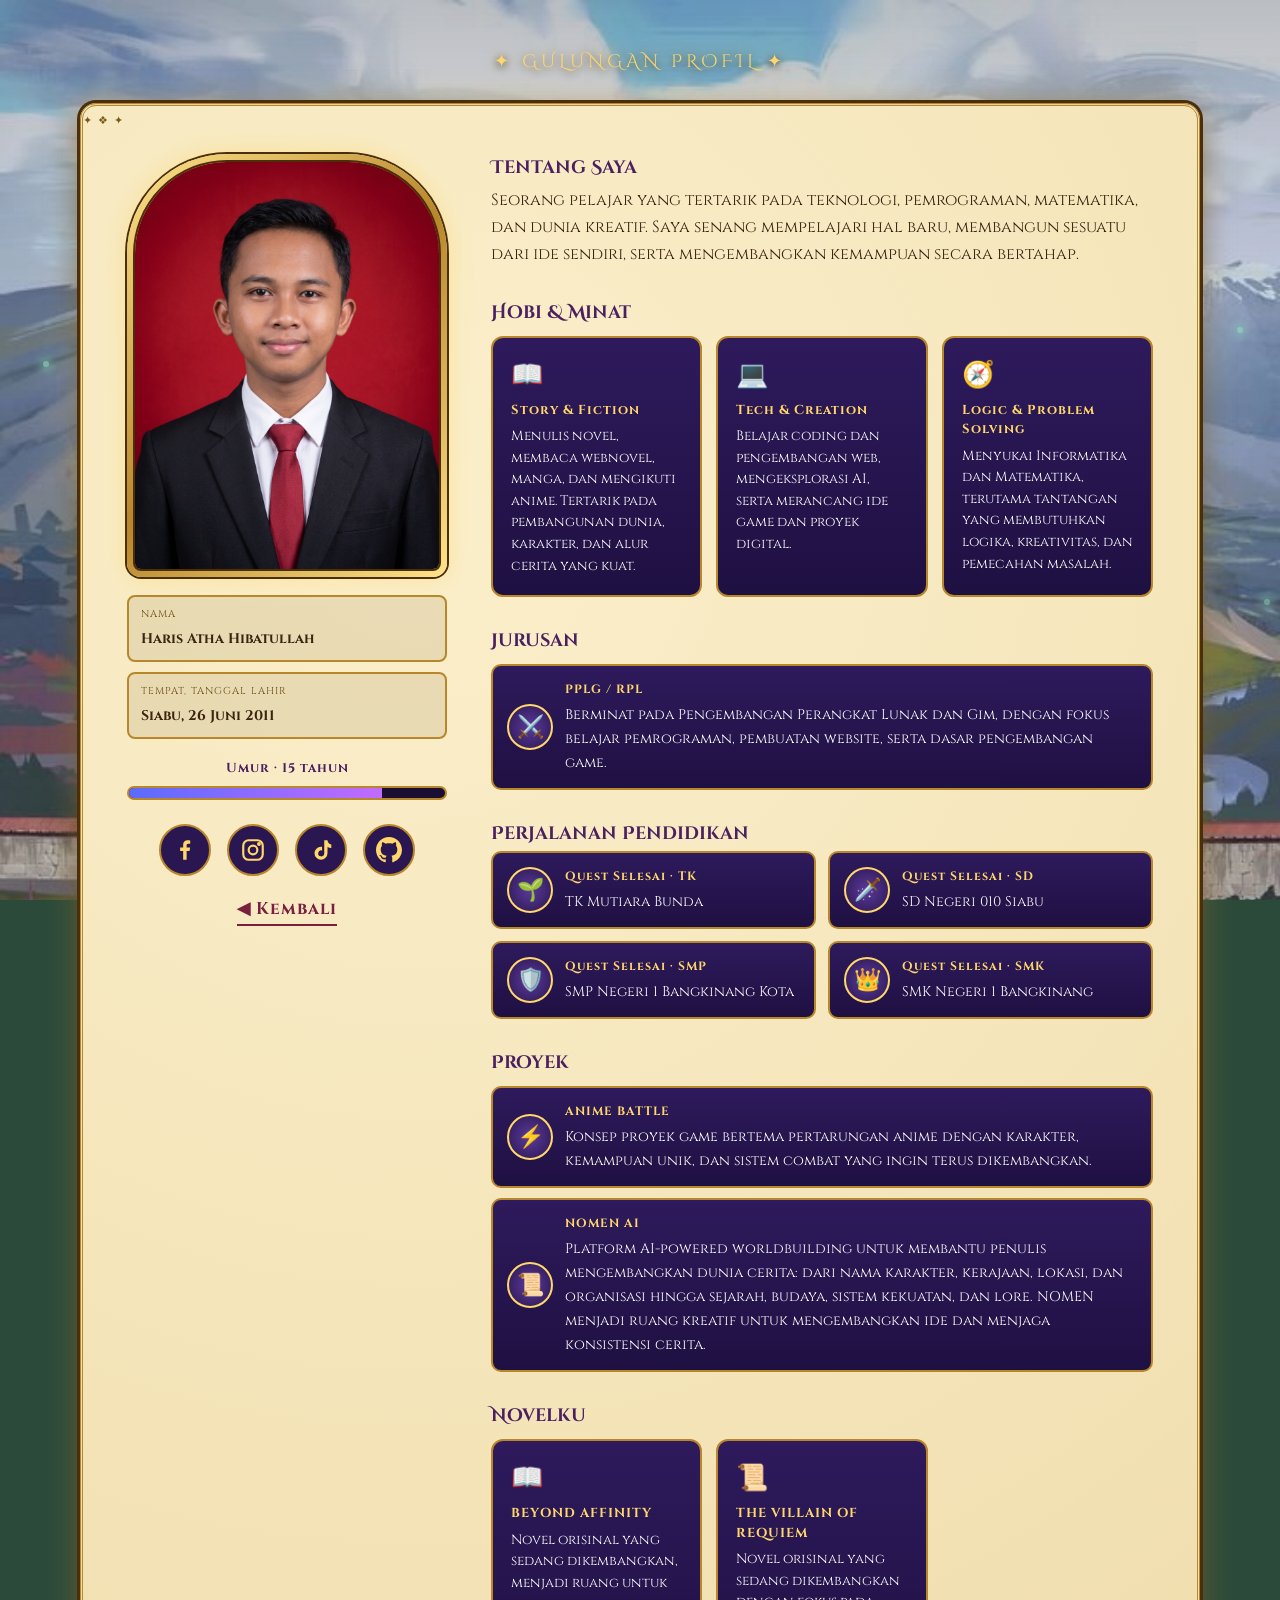
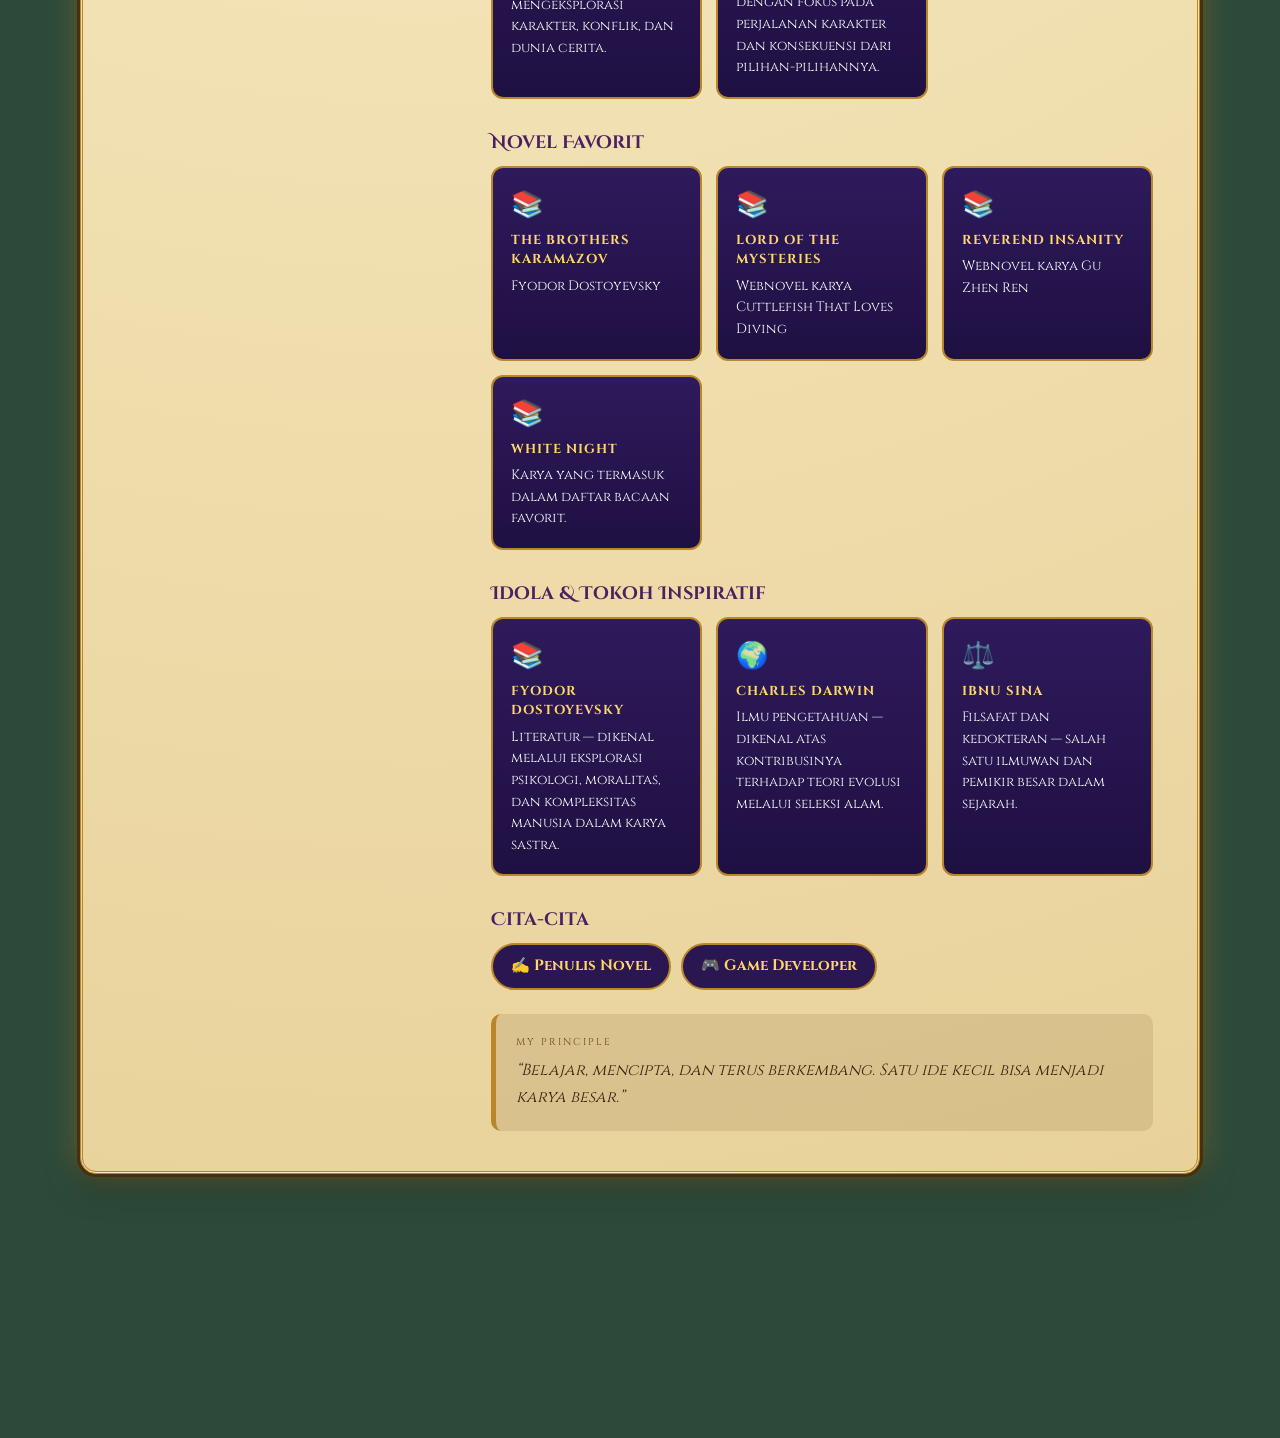
==== commit ee62fbc4: "Upload 6 item(s) via Uploader Pro" ====
--- a/profile.html
+++ b/profile.html
@@ -56,6 +56,27 @@
     <div class="adv rv"><i>&#9889;</i><div><b>ANIME BATTLE</b><span>Konsep proyek game bertema pertarungan anime dengan karakter, kemampuan unik, dan sistem combat yang ingin terus dikembangkan.</span></div></div>
     <div class="adv rv"><i>&#128220;</i><div><b>NOMEN AI</b><span>Platform AI-powered worldbuilding untuk membantu penulis mengembangkan dunia cerita: dari nama karakter, kerajaan, lokasi, dan organisasi hingga sejarah, budaya, sistem kekuatan, dan lore. NOMEN menjadi ruang kreatif untuk mengembangkan ide dan menjaga konsistensi cerita.</span></div></div>
 
+    <h2 class="rv">Novelku</h2>
+    <div class="grid">
+      <div class="card rv"><i>&#128214;</i><b>BEYOND AFFINITY</b><span>Novel orisinal yang sedang dikembangkan, menjadi ruang untuk mengeksplorasi karakter, konflik, dan dunia cerita.</span></div>
+      <div class="card rv"><i>&#128220;</i><b>THE VILLAIN OF REQUIEM</b><span>Novel orisinal yang sedang dikembangkan dengan fokus pada perjalanan karakter dan konsekuensi dari pilihan-pilihannya.</span></div>
+    </div>
+
+    <h2 class="rv">Novel Favorit</h2>
+    <div class="grid">
+      <div class="card rv"><i>&#128218;</i><b>THE BROTHERS KARAMAZOV</b><span>Fyodor Dostoyevsky</span></div>
+      <div class="card rv"><i>&#128218;</i><b>LORD OF THE MYSTERIES</b><span>Webnovel karya Cuttlefish That Loves Diving</span></div>
+      <div class="card rv"><i>&#128218;</i><b>REVEREND INSANITY</b><span>Webnovel karya Gu Zhen Ren</span></div>
+      <div class="card rv"><i>&#128218;</i><b>WHITE NIGHT</b><span>Karya yang termasuk dalam daftar bacaan favorit.</span></div>
+    </div>
+
+    <h2 class="rv">Idola &amp; Tokoh Inspiratif</h2>
+    <div class="grid">
+      <div class="card rv"><i>&#128218;</i><b>FYODOR DOSTOYEVSKY</b><span>Literatur — dikenal melalui eksplorasi psikologi, moralitas, dan kompleksitas manusia dalam karya sastra.</span></div>
+      <div class="card rv"><i>&#127757;</i><b>CHARLES DARWIN</b><span>Ilmu pengetahuan — dikenal atas kontribusinya terhadap teori evolusi melalui seleksi alam.</span></div>
+      <div class="card rv"><i>&#9878;&#65039;</i><b>IBNU SINA</b><span>Filsafat dan kedokteran — salah satu ilmuwan dan pemikir besar dalam sejarah.</span></div>
+    </div>
+
     <h2 class="rv">Cita-cita</h2>
     <div class="chips rv"><span>&#9997;&#65039; Penulis Novel</span><span>&#127918; Game Developer</span></div>
 
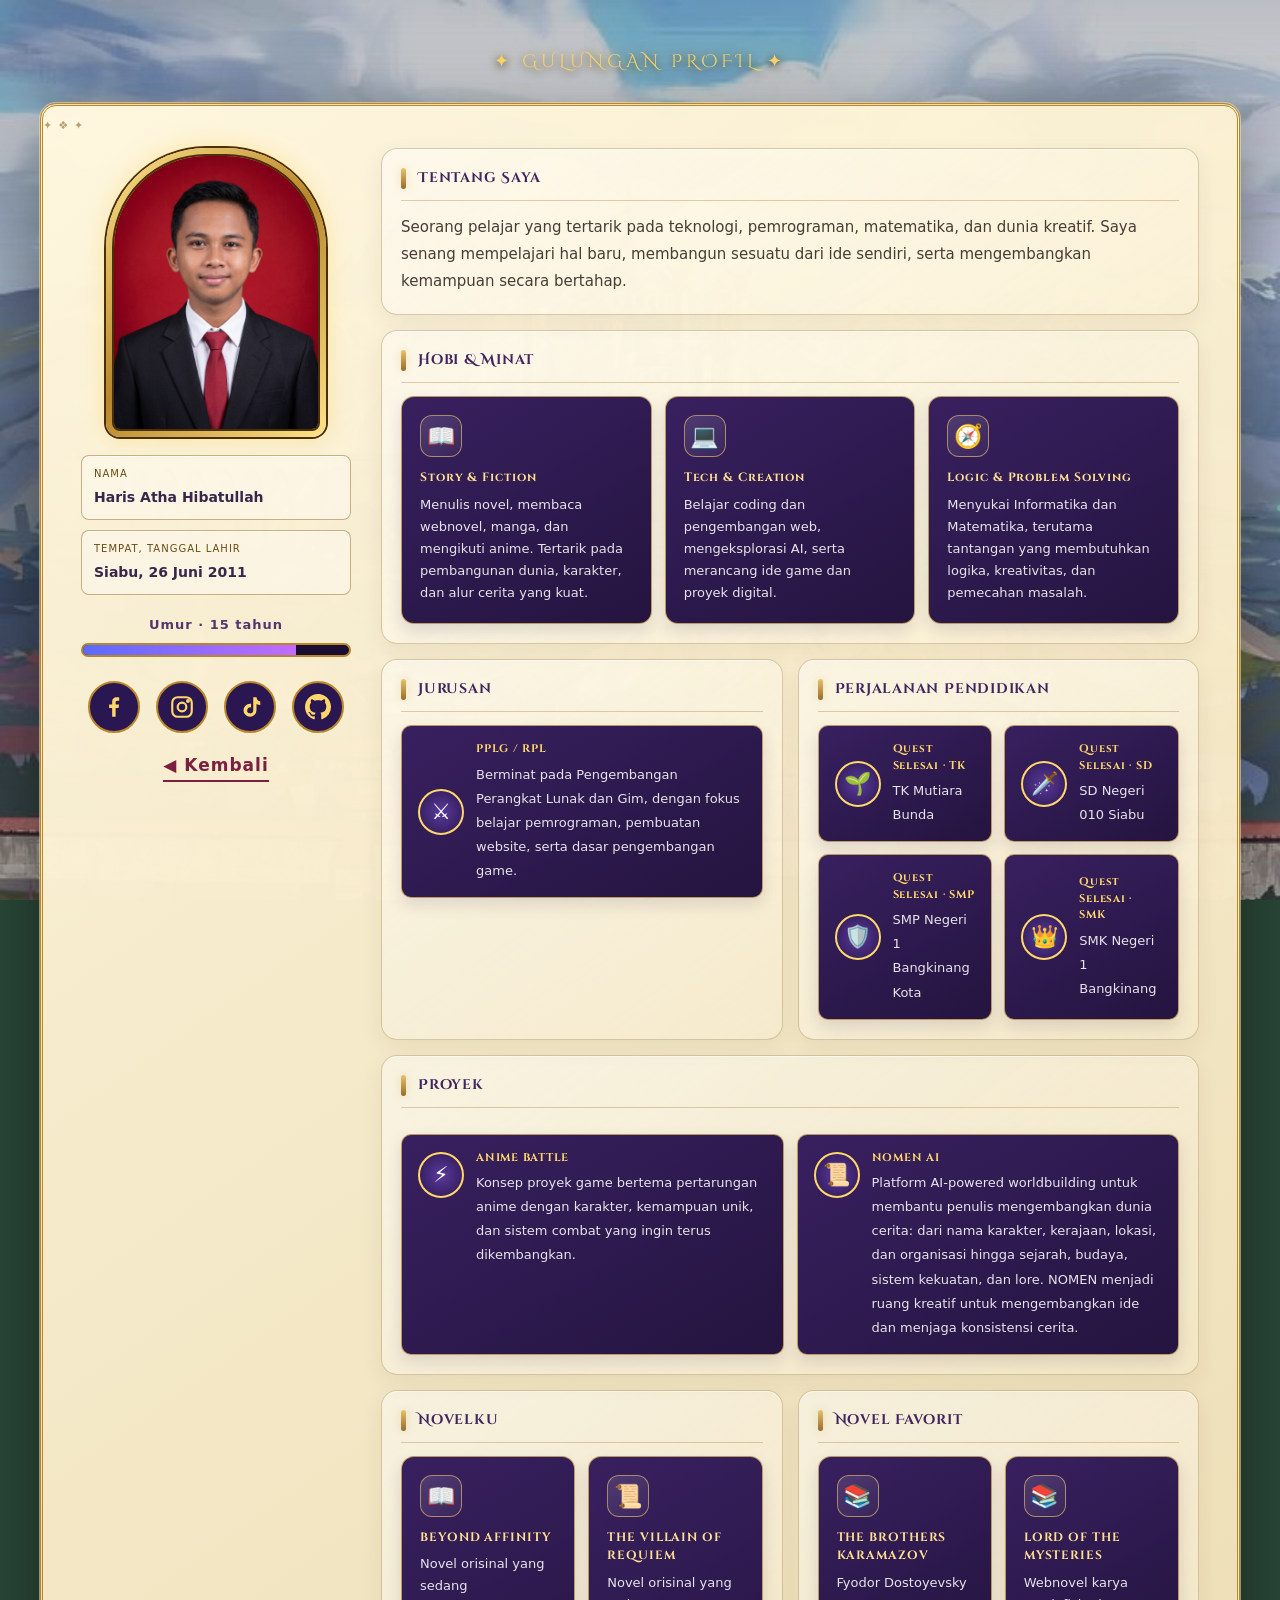
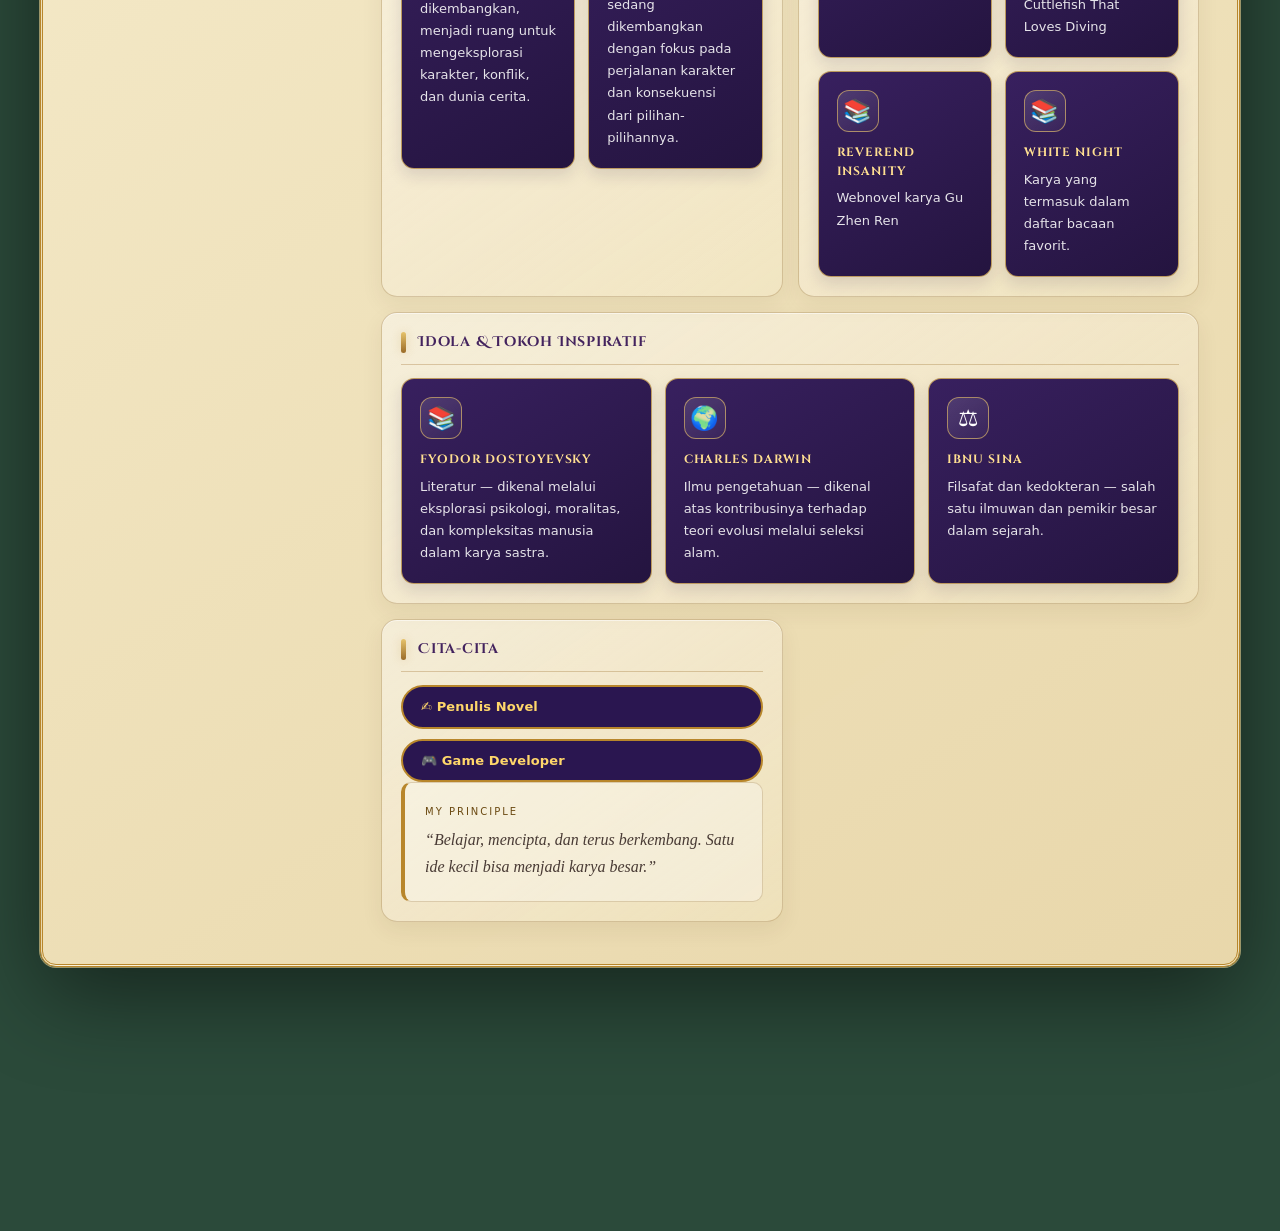
==== commit c3fc7232: "Upload 5 item(s) via Uploader Pro" ====
--- a/profile.html
+++ b/profile.html
@@ -1,90 +1,80 @@
 <!DOCTYPE html>
+
 <html lang="id">
 <head>
-<meta charset="utf-8">
-<meta name="viewport" content="width=device-width, initial-scale=1, viewport-fit=cover">
+<meta charset="utf-8"/>
+<meta content="width=device-width, initial-scale=1, viewport-fit=cover" name="viewport"/>
 <title>Profil - Haris Atha Hibatullah</title>
-<link href="https://fonts.googleapis.com/css2?family=Cinzel:wght@500;700&family=Cinzel+Decorative:wght@700&display=swap" rel="stylesheet">
-<meta name="theme-color" content="#2b4a3a">
-<link rel="icon" href="data:image/svg+xml,%3Csvg xmlns=%27http://www.w3.org/2000/svg%27 viewBox=%270 0 100 100%27%3E%3Ctext y=%27.9em%27 font-size=%2790%27%3E%E2%9C%A6%3C/text%3E%3C/svg%3E">
-<link rel="stylesheet" href="style.css">
+<link href="https://fonts.googleapis.com/css2?family=Cinzel:wght@500;700&amp;family=Cinzel+Decorative:wght@700&amp;display=swap" rel="stylesheet"/>
+<meta content="#2b4a3a" name="theme-color"/>
+<link href="data:image/svg+xml,%3Csvg xmlns=%27http://www.w3.org/2000/svg%27 viewBox=%270 0 100 100%27%3E%3Ctext y=%27.9em%27 font-size=%2790%27%3E%E2%9C%A6%3C/text%3E%3C/svg%3E" rel="icon"/>
+<link href="style.css" rel="stylesheet"/>
 </head>
 <body>
 <div class="stars"></div>
 <div class="moon"></div>
-<svg class="castle" viewBox="0 0 400 150" preserveAspectRatio="xMidYMax slice" aria-hidden="true"><path fill="#12375a" opacity=".8" d="M0 150V92L45 52l30 30 40-48 50 56 40-36 55 62 50-50 45 40 45-30V150Z"/><path fill="#0a2240" d="M0 150V112L60 74l40 34 45-40 60 52 50-30 60 42 85-44V150Z"/><g fill="#04101f"><polygon points="-13,149 -5,121 3,149"/><polygon points="3,150 8,131 13,150"/><polygon points="16,146 21,117 26,146"/><polygon points="29,149 34,115 39,149"/><polygon points="39,147 47,127 55,147"/><polygon points="55,149 60,129 65,149"/><polygon points="68,150 73,119 78,150"/><polygon points="81,145 86,120 91,145"/><polygon points="93,150 99,120 105,150"/><polygon points="106,146 112,127 118,146"/><polygon points="119,147 125,120 131,147"/><polygon points="131,146 138,125 145,146"/><polygon points="145,150 151,127 157,150"/><polygon points="159,150 164,121 169,150"/><polygon points="171,146 177,127 183,146"/><polygon points="182,145 190,112 198,145"/><polygon points="195,147 203,119 211,147"/><polygon points="210,148 216,119 222,148"/><polygon points="223,145 229,122 235,145"/><polygon points="235,146 242,126 249,146"/><polygon points="248,147 255,113 262,147"/><polygon points="263,148 268,116 273,148"/><polygon points="273,146 281,125 289,146"/><polygon points="287,144 294,121 301,144"/><polygon points="299,147 307,125 315,147"/><polygon points="315,145 320,126 325,145"/><polygon points="326,148 333,120 340,148"/><polygon points="338,146 346,113 354,146"/><polygon points="354,144 359,124 364,144"/><polygon points="367,147 372,121 377,147"/><polygon points="378,145 385,126 392,145"/><polygon points="390,148 398,116 406,148"/><rect x="0" y="136" width="400" height="14"/></g></svg>
-<div class="aurora" aria-hidden="true"></div>
-
+<svg aria-hidden="true" class="castle" preserveaspectratio="xMidYMax slice" viewbox="0 0 400 150"><path d="M0 150V92L45 52l30 30 40-48 50 56 40-36 55 62 50-50 45 40 45-30V150Z" fill="#12375a" opacity=".8"></path><path d="M0 150V112L60 74l40 34 45-40 60 52 50-30 60 42 85-44V150Z" fill="#0a2240"></path><g fill="#04101f"><polygon points="-13,149 -5,121 3,149"></polygon><polygon points="3,150 8,131 13,150"></polygon><polygon points="16,146 21,117 26,146"></polygon><polygon points="29,149 34,115 39,149"></polygon><polygon points="39,147 47,127 55,147"></polygon><polygon points="55,149 60,129 65,149"></polygon><polygon points="68,150 73,119 78,150"></polygon><polygon points="81,145 86,120 91,145"></polygon><polygon points="93,150 99,120 105,150"></polygon><polygon points="106,146 112,127 118,146"></polygon><polygon points="119,147 125,120 131,147"></polygon><polygon points="131,146 138,125 145,146"></polygon><polygon points="145,150 151,127 157,150"></polygon><polygon points="159,150 164,121 169,150"></polygon><polygon points="171,146 177,127 183,146"></polygon><polygon points="182,145 190,112 198,145"></polygon><polygon points="195,147 203,119 211,147"></polygon><polygon points="210,148 216,119 222,148"></polygon><polygon points="223,145 229,122 235,145"></polygon><polygon points="235,146 242,126 249,146"></polygon><polygon points="248,147 255,113 262,147"></polygon><polygon points="263,148 268,116 273,148"></polygon><polygon points="273,146 281,125 289,146"></polygon><polygon points="287,144 294,121 301,144"></polygon><polygon points="299,147 307,125 315,147"></polygon><polygon points="315,145 320,126 325,145"></polygon><polygon points="326,148 333,120 340,148"></polygon><polygon points="338,146 346,113 354,146"></polygon><polygon points="354,144 359,124 364,144"></polygon><polygon points="367,147 372,121 377,147"></polygon><polygon points="378,145 385,126 392,145"></polygon><polygon points="390,148 398,116 406,148"></polygon><rect height="14" width="400" x="0" y="136"></rect></g></svg>
+<div aria-hidden="true" class="aurora"></div>
 <section class="view" id="profil">
-  <div class="tag">&#10022; GULUNGAN PROFIL &#10022;</div>
-  <div class="panel wide">
-    <aside class="side">
-    <div class="frame"><img src="foto.jpg" alt="Foto Haris Atha Hibatullah"></div>
-    <div class="slot"><small>NAMA</small><span>Haris Atha Hibatullah</span></div>
-    <div class="slot"><small>TEMPAT, TANGGAL LAHIR</small><span>Siabu, 26 Juni 2011</span></div>
-    <div class="lvl">Umur &middot; <span id="umur" data-lahir="2011-06-26">&mdash;</span> tahun</div>
-    <div class="mana"><i id="xpbar"></i></div>
-    <div class="social">
-  <a href="https://www.facebook.com/noyauber" target="_blank" rel="noopener" aria-label="Facebook" title="Facebook"><svg viewBox="0 0 24 24" fill="currentColor"><path d="M13.5 21v-8h2.7l.5-3.2h-3.2V7.9c0-.9.3-1.6 1.7-1.6h1.6V3.2C16.4 3.1 15.4 3 14.3 3c-2.4 0-4 1.5-4 4.100v2.700H7.500V13h2.800v8h3.200z"/></svg></a>
-  <a href="https://www.instagram.com/harveyuber" target="_blank" rel="noopener" aria-label="Instagram" title="Instagram"><svg viewBox="0 0 24 24" fill="none" stroke="currentColor" stroke-width="2"><rect x="3" y="3" width="18" height="18" rx="5"/><circle cx="12" cy="12" r="4"/><circle cx="17.5" cy="6.5" r=".8" fill="currentColor"/></svg></a>
-  <a href="https://www.tiktok.com/@norck_2" target="_blank" rel="noopener" aria-label="TikTok" title="TikTok"><svg viewBox="0 0 24 24" fill="currentColor"><path d="M15 3h3a4.5 4.5 0 0 0 3.5 4v3.200a7.6 7.6 0 0 1-3.5-1V15a6 6 0 1 1-6-6c.3 0 .7 0 1 .1v3.300a2.8 2.8 0 1 0 2 2.700V3z"/></svg></a>
-  <a href="https://www.github.com/NoyaUber" target="_blank" rel="noopener" aria-label="GitHub" title="GitHub"><svg viewBox="0 0 16 16" fill="currentColor"><path d="M8 0C3.580 0 0 3.580 0 8c0 3.540 2.290 6.530 5.470 7.590.4.070.55-.170.55-.380 0-.190-.010-.820-.010-1.490-2.010.370-2.530-.490-2.690-.940-.090-.230-.480-.940-.820-1.130-.280-.150-.680-.520-.010-.530.630-.010 1.080.580 1.230.820.720 1.210 1.870.870 2.330.660.070-.520.280-.870.510-1.070-1.780-.200-3.640-.890-3.640-3.950 0-.870.310-1.590.820-2.150-.080-.200-.360-1.020.080-2.120 0 0 .670-.210 2.2.820.640-.180 1.320-.270 2-.270.680 0 1.360.090 2 .270 1.530-1.040 2.2-.820 2.2-.820.440 1.1.160 1.920.080 2.120.510.560.820 1.270.820 2.150 0 3.070-1.870 3.750-3.650 3.950.290.250.540.730.540 1.480 0 1.070-.010 1.930-.010 2.2 0 .210.150.460.550.380A8.013 8.013 0 0 0 16 8c0-4.420-3.580-8-8-8z"/></svg></a>
+<div class="tag">✦ GULUNGAN PROFIL ✦</div>
+<div class="panel wide">
+<aside class="side">
+<div class="frame"><img alt="Foto Haris Atha Hibatullah" src="foto.jpg"/></div>
+<div class="slot"><small>NAMA</small><span>Haris Atha Hibatullah</span></div>
+<div class="slot"><small>TEMPAT, TANGGAL LAHIR</small><span>Siabu, 26 Juni 2011</span></div>
+<div class="lvl">Umur · <span data-lahir="2011-06-26" id="umur">—</span> tahun</div>
+<div class="mana"><i id="xpbar"></i></div>
+<div class="social">
+<a aria-label="Facebook" href="https://www.facebook.com/noyauber" rel="noopener" target="_blank" title="Facebook"><svg fill="currentColor" viewbox="0 0 24 24"><path d="M13.5 21v-8h2.7l.5-3.2h-3.2V7.9c0-.9.3-1.6 1.7-1.6h1.6V3.2C16.4 3.1 15.4 3 14.3 3c-2.4 0-4 1.5-4 4.100v2.700H7.500V13h2.800v8h3.200z"></path></svg></a>
+<a aria-label="Instagram" href="https://www.instagram.com/harveyuber" rel="noopener" target="_blank" title="Instagram"><svg fill="none" stroke="currentColor" stroke-width="2" viewbox="0 0 24 24"><rect height="18" rx="5" width="18" x="3" y="3"></rect><circle cx="12" cy="12" r="4"></circle><circle cx="17.5" cy="6.5" fill="currentColor" r=".8"></circle></svg></a>
+<a aria-label="TikTok" href="https://www.tiktok.com/@norck_2" rel="noopener" target="_blank" title="TikTok"><svg fill="currentColor" viewbox="0 0 24 24"><path d="M15 3h3a4.5 4.5 0 0 0 3.5 4v3.200a7.6 7.6 0 0 1-3.5-1V15a6 6 0 1 1-6-6c.3 0 .7 0 1 .1v3.300a2.8 2.8 0 1 0 2 2.700V3z"></path></svg></a>
+<a aria-label="GitHub" href="https://www.github.com/NoyaUber" rel="noopener" target="_blank" title="GitHub"><svg fill="currentColor" viewbox="0 0 16 16"><path d="M8 0C3.580 0 0 3.580 0 8c0 3.540 2.290 6.530 5.470 7.590.4.070.55-.170.55-.380 0-.190-.010-.820-.010-1.490-2.010.370-2.530-.490-2.690-.940-.090-.230-.480-.940-.820-1.130-.280-.150-.680-.520-.010-.530.630-.010 1.080.580 1.230.820.720 1.210 1.870.870 2.330.660.070-.520.280-.870.510-1.070-1.780-.200-3.640-.890-3.640-3.950 0-.870.310-1.590.820-2.150-.080-.200-.360-1.020.080-2.120 0 0 .670-.210 2.2.820.640-.180 1.320-.270 2-.270.680 0 1.360.090 2 .270 1.530-1.040 2.2-.820 2.2-.820.440 1.1.160 1.920.080 2.120.510.560.820 1.270.820 2.150 0 3.070-1.870 3.750-3.650 3.950.290.250.540.730.540 1.480 0 1.070-.010 1.930-.010 2.2 0 .210.150.460.550.380A8.013 8.013 0 0 0 16 8c0-4.420-3.580-8-8-8z"></path></svg></a>
 </div>
-    <a class="back" href="index.html">&#9664; Kembali</a>
-    </aside>
-    <div class="main">
-    <h2 class="rv">Tentang Saya</h2>
-    <p class="txt rv">Seorang pelajar yang tertarik pada teknologi, pemrograman, matematika, dan dunia kreatif. Saya senang mempelajari hal baru, membangun sesuatu dari ide sendiri, serta mengembangkan kemampuan secara bertahap.</p>
-
-    <h2 class="rv">Hobi &amp; Minat</h2>
-    <div class="grid">
-      <div class="card rv"><i>&#128214;</i><b>Story &amp; Fiction</b><span>Menulis novel, membaca webnovel, manga, dan mengikuti anime. Tertarik pada pembangunan dunia, karakter, dan alur cerita yang kuat.</span></div>
-      <div class="card rv"><i>&#128187;</i><b>Tech &amp; Creation</b><span>Belajar coding dan pengembangan web, mengeksplorasi AI, serta merancang ide game dan proyek digital.</span></div>
-      <div class="card rv"><i>&#129517;</i><b>Logic &amp; Problem Solving</b><span>Menyukai Informatika dan Matematika, terutama tantangan yang membutuhkan logika, kreativitas, dan pemecahan masalah.</span></div>
-    </div>
-
-    <h2 class="rv">Jurusan</h2>
-    <div class="adv rv"><i>&#9876;&#65039;</i><div><b>PPLG / RPL</b><span>Berminat pada Pengembangan Perangkat Lunak dan Gim, dengan fokus belajar pemrograman, pembuatan website, serta dasar pengembangan game.</span></div></div>
-
-    <h2 class="rv">Perjalanan Pendidikan</h2>
-    <div class="duo"><div class="adv" style="animation-delay:.1s"><i>&#127793;</i><div><b>Quest Selesai &middot; TK</b><span>TK Mutiara Bunda</span></div></div>
-    <div class="adv" style="animation-delay:.3s"><i>&#128481;&#65039;</i><div><b>Quest Selesai &middot; SD</b><span>SD Negeri 010 Siabu</span></div></div>
-    <div class="adv" style="animation-delay:.5s"><i>&#128737;&#65039;</i><div><b>Quest Selesai &middot; SMP</b><span>SMP Negeri 1 Bangkinang Kota</span></div></div>
-    <div class="adv" style="animation-delay:.7s"><i>&#128081;</i><div><b>Quest Selesai &middot; SMK</b><span>SMK Negeri 1 Bangkinang</span></div></div></div>
-
-    <h2 class="rv">Proyek</h2>
-    <div class="adv rv"><i>&#9889;</i><div><b>ANIME BATTLE</b><span>Konsep proyek game bertema pertarungan anime dengan karakter, kemampuan unik, dan sistem combat yang ingin terus dikembangkan.</span></div></div>
-    <div class="adv rv"><i>&#128220;</i><div><b>NOMEN AI</b><span>Platform AI-powered worldbuilding untuk membantu penulis mengembangkan dunia cerita: dari nama karakter, kerajaan, lokasi, dan organisasi hingga sejarah, budaya, sistem kekuatan, dan lore. NOMEN menjadi ruang kreatif untuk mengembangkan ide dan menjaga konsistensi cerita.</span></div></div>
-
-    <h2 class="rv">Novelku</h2>
-    <div class="grid">
-      <div class="card rv"><i>&#128214;</i><b>BEYOND AFFINITY</b><span>Novel orisinal yang sedang dikembangkan, menjadi ruang untuk mengeksplorasi karakter, konflik, dan dunia cerita.</span></div>
-      <div class="card rv"><i>&#128220;</i><b>THE VILLAIN OF REQUIEM</b><span>Novel orisinal yang sedang dikembangkan dengan fokus pada perjalanan karakter dan konsekuensi dari pilihan-pilihannya.</span></div>
-    </div>
-
-    <h2 class="rv">Novel Favorit</h2>
-    <div class="grid">
-      <div class="card rv"><i>&#128218;</i><b>THE BROTHERS KARAMAZOV</b><span>Fyodor Dostoyevsky</span></div>
-      <div class="card rv"><i>&#128218;</i><b>LORD OF THE MYSTERIES</b><span>Webnovel karya Cuttlefish That Loves Diving</span></div>
-      <div class="card rv"><i>&#128218;</i><b>REVEREND INSANITY</b><span>Webnovel karya Gu Zhen Ren</span></div>
-      <div class="card rv"><i>&#128218;</i><b>WHITE NIGHT</b><span>Karya yang termasuk dalam daftar bacaan favorit.</span></div>
-    </div>
-
-    <h2 class="rv">Idola &amp; Tokoh Inspiratif</h2>
-    <div class="grid">
-      <div class="card rv"><i>&#128218;</i><b>FYODOR DOSTOYEVSKY</b><span>Literatur — dikenal melalui eksplorasi psikologi, moralitas, dan kompleksitas manusia dalam karya sastra.</span></div>
-      <div class="card rv"><i>&#127757;</i><b>CHARLES DARWIN</b><span>Ilmu pengetahuan — dikenal atas kontribusinya terhadap teori evolusi melalui seleksi alam.</span></div>
-      <div class="card rv"><i>&#9878;&#65039;</i><b>IBNU SINA</b><span>Filsafat dan kedokteran — salah satu ilmuwan dan pemikir besar dalam sejarah.</span></div>
-    </div>
-
-    <h2 class="rv">Cita-cita</h2>
-    <div class="chips rv"><span>&#9997;&#65039; Penulis Novel</span><span>&#127918; Game Developer</span></div>
-
-    <blockquote class="quote rv"><small>MY PRINCIPLE</small>&ldquo;Belajar, mencipta, dan terus berkembang. Satu ide kecil bisa menjadi karya besar.&rdquo;</blockquote>
-    </div>
-  </div>
+<a class="back" href="index.html">◀ Kembali</a>
+</aside>
+<div class="main">
+<section class="profile-section section-tentang-saya"><h2 class="rv">Tentang Saya</h2>
+<p class="txt rv">Seorang pelajar yang tertarik pada teknologi, pemrograman, matematika, dan dunia kreatif. Saya senang mempelajari hal baru, membangun sesuatu dari ide sendiri, serta mengembangkan kemampuan secara bertahap.</p>
+</section><section class="profile-section section-hobi-minat"><h2 class="rv">Hobi &amp; Minat</h2>
+<div class="grid">
+<div class="card rv"><i>📖</i><b>Story &amp; Fiction</b><span>Menulis novel, membaca webnovel, manga, dan mengikuti anime. Tertarik pada pembangunan dunia, karakter, dan alur cerita yang kuat.</span></div>
+<div class="card rv"><i>💻</i><b>Tech &amp; Creation</b><span>Belajar coding dan pengembangan web, mengeksplorasi AI, serta merancang ide game dan proyek digital.</span></div>
+<div class="card rv"><i>🧭</i><b>Logic &amp; Problem Solving</b><span>Menyukai Informatika dan Matematika, terutama tantangan yang membutuhkan logika, kreativitas, dan pemecahan masalah.</span></div>
+</div>
+</section><section class="profile-section section-jurusan"><h2 class="rv">Jurusan</h2>
+<div class="adv rv"><i>⚔️</i><div><b>PPLG / RPL</b><span>Berminat pada Pengembangan Perangkat Lunak dan Gim, dengan fokus belajar pemrograman, pembuatan website, serta dasar pengembangan game.</span></div></div>
+</section><section class="profile-section section-perjalanan-pendidikan"><h2 class="rv">Perjalanan Pendidikan</h2>
+<div class="duo"><div class="adv" style="animation-delay:.1s"><i>🌱</i><div><b>Quest Selesai · TK</b><span>TK Mutiara Bunda</span></div></div>
+<div class="adv" style="animation-delay:.3s"><i>🗡️</i><div><b>Quest Selesai · SD</b><span>SD Negeri 010 Siabu</span></div></div>
+<div class="adv" style="animation-delay:.5s"><i>🛡️</i><div><b>Quest Selesai · SMP</b><span>SMP Negeri 1 Bangkinang Kota</span></div></div>
+<div class="adv" style="animation-delay:.7s"><i>👑</i><div><b>Quest Selesai · SMK</b><span>SMK Negeri 1 Bangkinang</span></div></div></div>
+</section><section class="profile-section section-proyek"><h2 class="rv">Proyek</h2>
+<div class="adv rv"><i>⚡</i><div><b>ANIME BATTLE</b><span>Konsep proyek game bertema pertarungan anime dengan karakter, kemampuan unik, dan sistem combat yang ingin terus dikembangkan.</span></div></div>
+<div class="adv rv"><i>📜</i><div><b>NOMEN AI</b><span>Platform AI-powered worldbuilding untuk membantu penulis mengembangkan dunia cerita: dari nama karakter, kerajaan, lokasi, dan organisasi hingga sejarah, budaya, sistem kekuatan, dan lore. NOMEN menjadi ruang kreatif untuk mengembangkan ide dan menjaga konsistensi cerita.</span></div></div>
+</section><section class="profile-section section-novelku"><h2 class="rv">Novelku</h2>
+<div class="grid">
+<div class="card rv"><i>📖</i><b>BEYOND AFFINITY</b><span>Novel orisinal yang sedang dikembangkan, menjadi ruang untuk mengeksplorasi karakter, konflik, dan dunia cerita.</span></div>
+<div class="card rv"><i>📜</i><b>THE VILLAIN OF REQUIEM</b><span>Novel orisinal yang sedang dikembangkan dengan fokus pada perjalanan karakter dan konsekuensi dari pilihan-pilihannya.</span></div>
+</div>
+</section><section class="profile-section section-novel-favorit"><h2 class="rv">Novel Favorit</h2>
+<div class="grid">
+<div class="card rv"><i>📚</i><b>THE BROTHERS KARAMAZOV</b><span>Fyodor Dostoyevsky</span></div>
+<div class="card rv"><i>📚</i><b>LORD OF THE MYSTERIES</b><span>Webnovel karya Cuttlefish That Loves Diving</span></div>
+<div class="card rv"><i>📚</i><b>REVEREND INSANITY</b><span>Webnovel karya Gu Zhen Ren</span></div>
+<div class="card rv"><i>📚</i><b>WHITE NIGHT</b><span>Karya yang termasuk dalam daftar bacaan favorit.</span></div>
+</div>
+</section><section class="profile-section section-idola-tokoh-inspiratif"><h2 class="rv">Idola &amp; Tokoh Inspiratif</h2>
+<div class="grid">
+<div class="card rv"><i>📚</i><b>FYODOR DOSTOYEVSKY</b><span>Literatur — dikenal melalui eksplorasi psikologi, moralitas, dan kompleksitas manusia dalam karya sastra.</span></div>
+<div class="card rv"><i>🌍</i><b>CHARLES DARWIN</b><span>Ilmu pengetahuan — dikenal atas kontribusinya terhadap teori evolusi melalui seleksi alam.</span></div>
+<div class="card rv"><i>⚖️</i><b>IBNU SINA</b><span>Filsafat dan kedokteran — salah satu ilmuwan dan pemikir besar dalam sejarah.</span></div>
+</div>
+</section><section class="profile-section section-cita-cita"><h2 class="rv">Cita-cita</h2>
+<div class="chips rv"><span>✍️ Penulis Novel</span><span>🎮 Game Developer</span></div>
+<blockquote class="quote rv"><small>MY PRINCIPLE</small>“Belajar, mencipta, dan terus berkembang. Satu ide kecil bisa menjadi karya besar.”</blockquote>
+</section></div>
+</div>
 </section>
-
 <script src="script.js"></script>
 </body>
 </html>
--- a/style.css
+++ b/style.css
@@ -117,3 +117,82 @@
 .tag{text-shadow:0 2px 10px rgba(0,0,0,.85),0 0 14px rgba(255,215,106,.7)}
 .hint{text-shadow:0 2px 8px rgba(0,0,0,.9);color:#fff}
 .fly{opacity:.6}
+
+/* ===== Desktop refinement: editorial fantasy portfolio ===== */
+:root{--panel-shadow:0 24px 70px rgba(4,10,25,.34);--plum:#261447;--plum2:#39205f;--gold-line:#c79a43}
+body{font-family:Inter,system-ui,-apple-system,"Segoe UI",sans-serif}
+.panel.wide{width:min(100%,1320px);box-shadow:0 0 0 1px rgba(255,226,155,.55),0 28px 90px rgba(0,0,0,.48);background:linear-gradient(145deg,rgba(255,247,222,.98),rgba(239,220,174,.97));}
+.panel.wide::before{top:12px;opacity:.55}
+.side{color:#38244d}
+.side .frame{max-width:250px}
+.side .slot{background:rgba(255,255,255,.34);border:1px solid rgba(150,105,39,.5);box-shadow:inset 0 1px rgba(255,255,255,.55)}
+.side .slot span{font-family:Inter,system-ui,sans-serif;font-size:14px;line-height:1.55;color:#39264a}
+.side .lvl{color:#56346e}
+.main{min-width:0}
+.profile-section{min-width:0;margin:0 0 18px;padding:20px 21px 21px;border:1px solid rgba(151,112,52,.34);border-radius:16px;background:linear-gradient(145deg,rgba(255,255,255,.44),rgba(255,250,232,.2));box-shadow:0 8px 22px rgba(75,48,20,.07),inset 0 1px rgba(255,255,255,.55)}
+.profile-section h2{display:flex;align-items:center;gap:12px;margin:0 0 15px;padding:0 0 11px;border-bottom:1px solid rgba(155,111,45,.32);font-size:15px;line-height:1.35;letter-spacing:.055em;color:#43235e}
+.profile-section h2::before{content:"";width:5px;height:21px;flex:none;border-radius:8px;background:linear-gradient(#e6c36b,#9a6b28);box-shadow:0 0 10px rgba(197,151,67,.28)}
+.txt{font-family:Inter,system-ui,sans-serif;font-size:15px;line-height:1.8;color:#493b35}
+.grid{grid-template-columns:repeat(2,minmax(0,1fr));gap:13px;margin-top:0}
+.card{min-width:0;min-height:100%;padding:18px 18px 19px;border:1px solid rgba(224,185,98,.8);border-radius:13px;background:linear-gradient(150deg,#38205f 0%,#24143f 100%);box-shadow:0 7px 16px rgba(39,20,66,.13);display:flex;flex-direction:column;align-items:flex-start;gap:4px}
+.card i{width:42px;height:42px;margin:0 0 7px;display:grid;place-items:center;border-radius:12px;border:1px solid rgba(255,215,106,.55);background:linear-gradient(145deg,rgba(255,255,255,.13),rgba(255,255,255,.035));font-size:23px}
+.card b{font-family:'Cinzel',Georgia,serif;font-size:12px;line-height:1.55;letter-spacing:.075em;color:#ffdf91;margin:0 0 3px}
+.card span{font-family:Inter,system-ui,sans-serif;font-size:13px;line-height:1.7;color:rgba(255,255,255,.88)}
+.adv{margin-top:0;min-width:0;padding:15px 16px;border:1px solid rgba(224,185,98,.8);background:linear-gradient(150deg,#38205f,#24143f);box-shadow:0 7px 16px rgba(39,20,66,.12)}
+.adv b{font-family:'Cinzel',Georgia,serif;font-size:11px;line-height:1.5;letter-spacing:.07em}
+.adv span{font-family:Inter,system-ui,sans-serif;font-size:13px;line-height:1.7;color:rgba(255,255,255,.88)}
+.duo{gap:12px}
+.chips{gap:10px}
+.chips span{font-family:Inter,system-ui,sans-serif;font-size:13px;letter-spacing:.01em}
+.quote{margin:0;background:rgba(255,255,255,.34);border:1px solid rgba(151,112,52,.28);border-left:4px solid #b8862b;color:#493b35;font-family:Georgia,serif}
+.quote small{font-family:Inter,system-ui,sans-serif}
+.section-hobi-minat,.section-proyek,.section-idola-tokoh-inspiratif{grid-column:1/-1}
+.section-hobi-minat .grid{grid-template-columns:repeat(3,minmax(0,1fr))}
+.section-proyek{display:grid;grid-template-columns:repeat(2,minmax(0,1fr));gap:13px}
+.section-proyek h2{grid-column:1/-1;margin-bottom:0}
+.section-proyek .adv{height:100%;align-items:flex-start}
+.section-proyek .adv i{margin-top:2px}
+.section-idola-tokoh-inspiratif .grid{grid-template-columns:repeat(3,minmax(0,1fr))}
+.section-idola-tokoh-inspiratif .card{min-height:190px}
+.section-novel-favorit .grid{grid-template-columns:repeat(2,minmax(0,1fr))}
+.section-novelku .grid{grid-template-columns:repeat(2,minmax(0,1fr))}
+.section-perjalanan-pendidikan .duo{display:grid;grid-template-columns:repeat(2,minmax(0,1fr))}
+.section-cita-cita .chips{display:grid;grid-template-columns:1fr 1fr}
+.section-cita-cita .chips span{text-align:center}
+.profile-section .rv{transition-delay:0s}
+.card:hover,.adv:hover{transform:translateY(-3px);box-shadow:0 13px 26px rgba(39,20,66,.2),0 0 0 1px rgba(255,215,106,.32)}
+@media(min-width:900px){
+ .panel.wide{width:min(100%,1280px);grid-template-columns:270px minmax(0,1fr);gap:30px;padding:42px 38px}
+ .side{top:24px}
+ .side .frame{width:min(100%,220px)}
+ .main{display:grid;grid-template-columns:repeat(2,minmax(0,1fr));align-content:start;gap:15px}
+ .profile-section{margin:0;padding:19px}
+ .main h2:first-child{margin-top:0}
+ .profile-section h2{font-size:14px;margin:0 0 13px}
+ .section-tentang-saya{grid-column:1/-1}
+ .section-hobi-minat,.section-proyek,.section-idola-tokoh-inspiratif{grid-column:1/-1}
+ .section-hobi-minat .card{min-height:205px}
+ .section-proyek .adv{min-height:150px}
+ .section-novelku .card,.section-novel-favorit .card{min-height:145px}
+ .section-jurusan .adv{min-height:145px}
+ .section-cita-cita .chips{grid-template-columns:1fr}
+ .section-cita-cita .chips span{text-align:left}
+}
+@media(min-width:1400px){
+ .panel.wide{grid-template-columns:290px minmax(0,1fr);gap:36px;padding:48px}
+ .main{gap:18px}
+ .profile-section{padding:22px}
+ .section-hobi-minat .card{min-height:190px}
+}
+@media(max-width:899px){
+ .profile-section{padding:15px;margin-bottom:15px}
+ .section-proyek{display:block}
+ .section-proyek h2{margin-bottom:13px}
+ .section-proyek .adv{margin-top:10px}
+ .section-hobi-minat .grid,.section-idola-tokoh-inspiratif .grid{grid-template-columns:1fr}
+}
+@media(max-width:560px){
+ .section-novelku .grid,.section-novel-favorit .grid,.section-perjalanan-pendidikan .duo,.section-cita-cita .chips{grid-template-columns:1fr}
+ .card{padding:15px}
+}
+@media(prefers-reduced-motion:reduce){body::before{animation:none}}
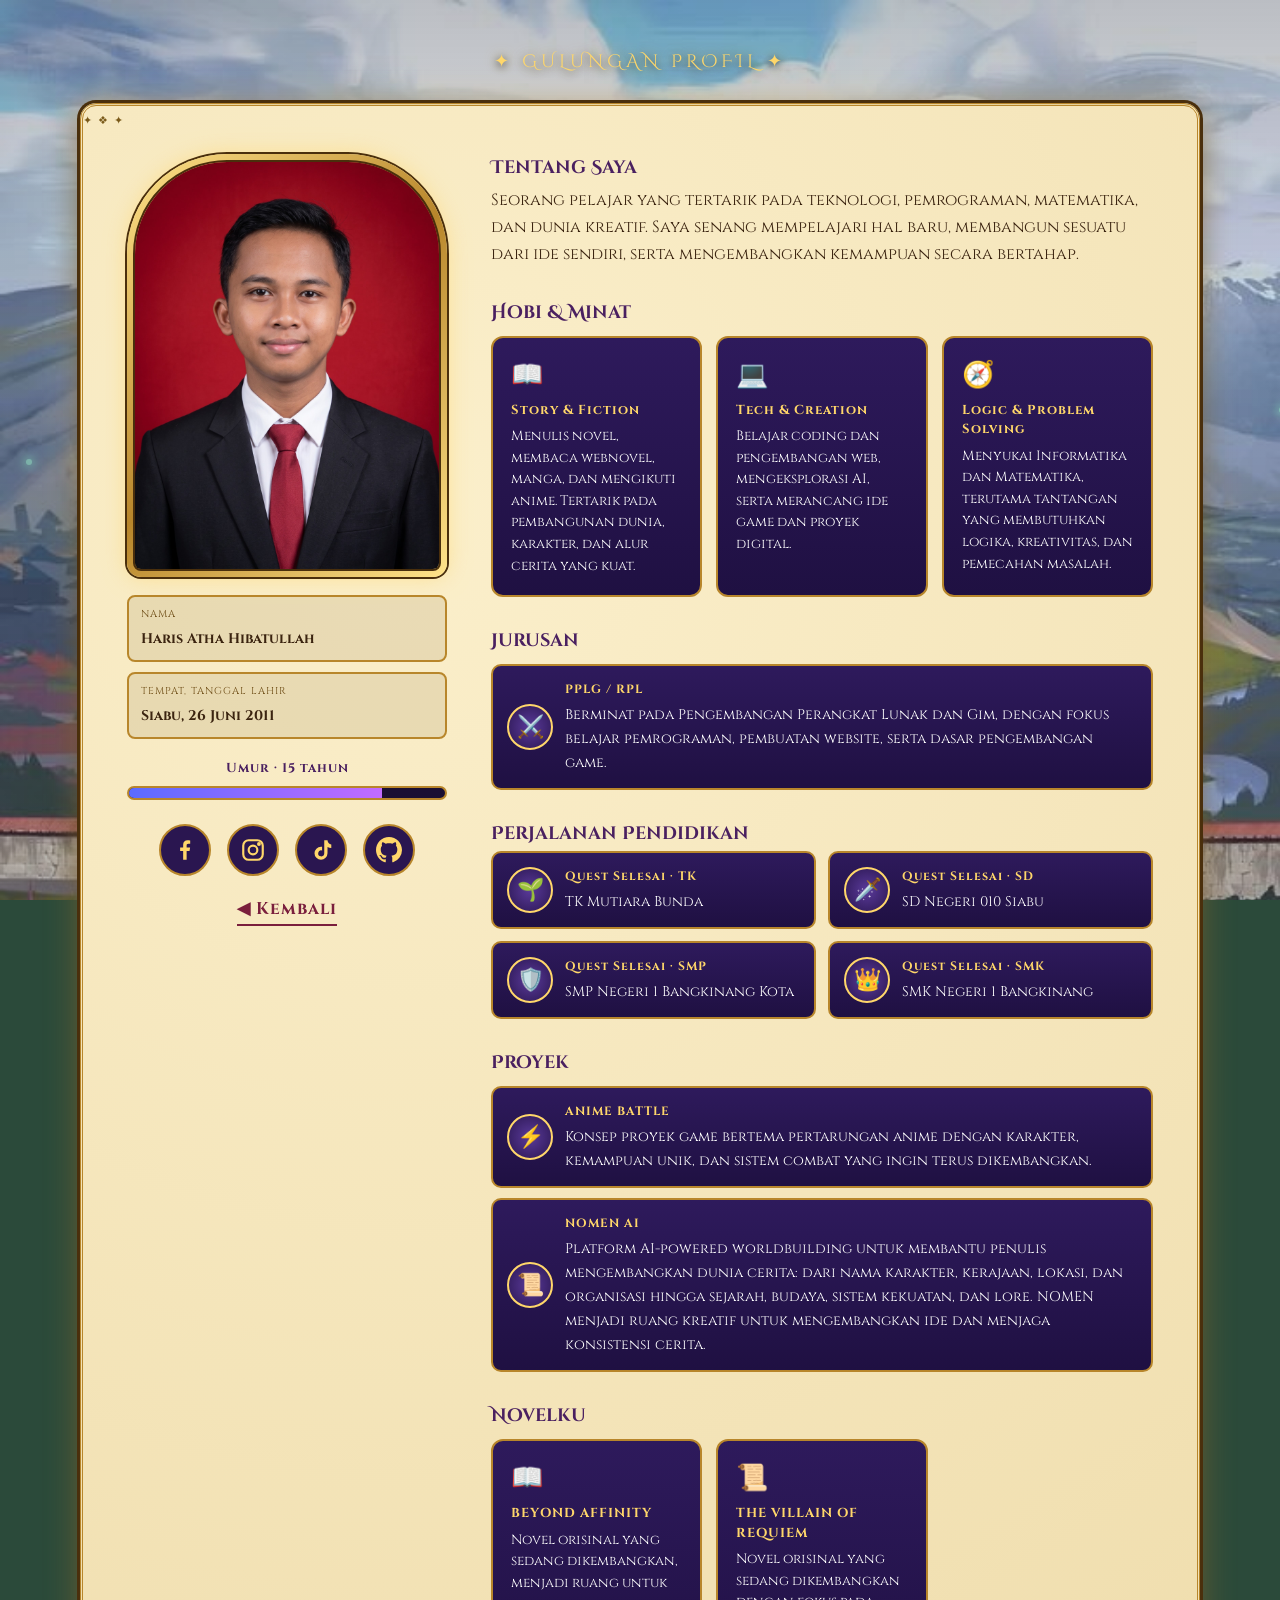
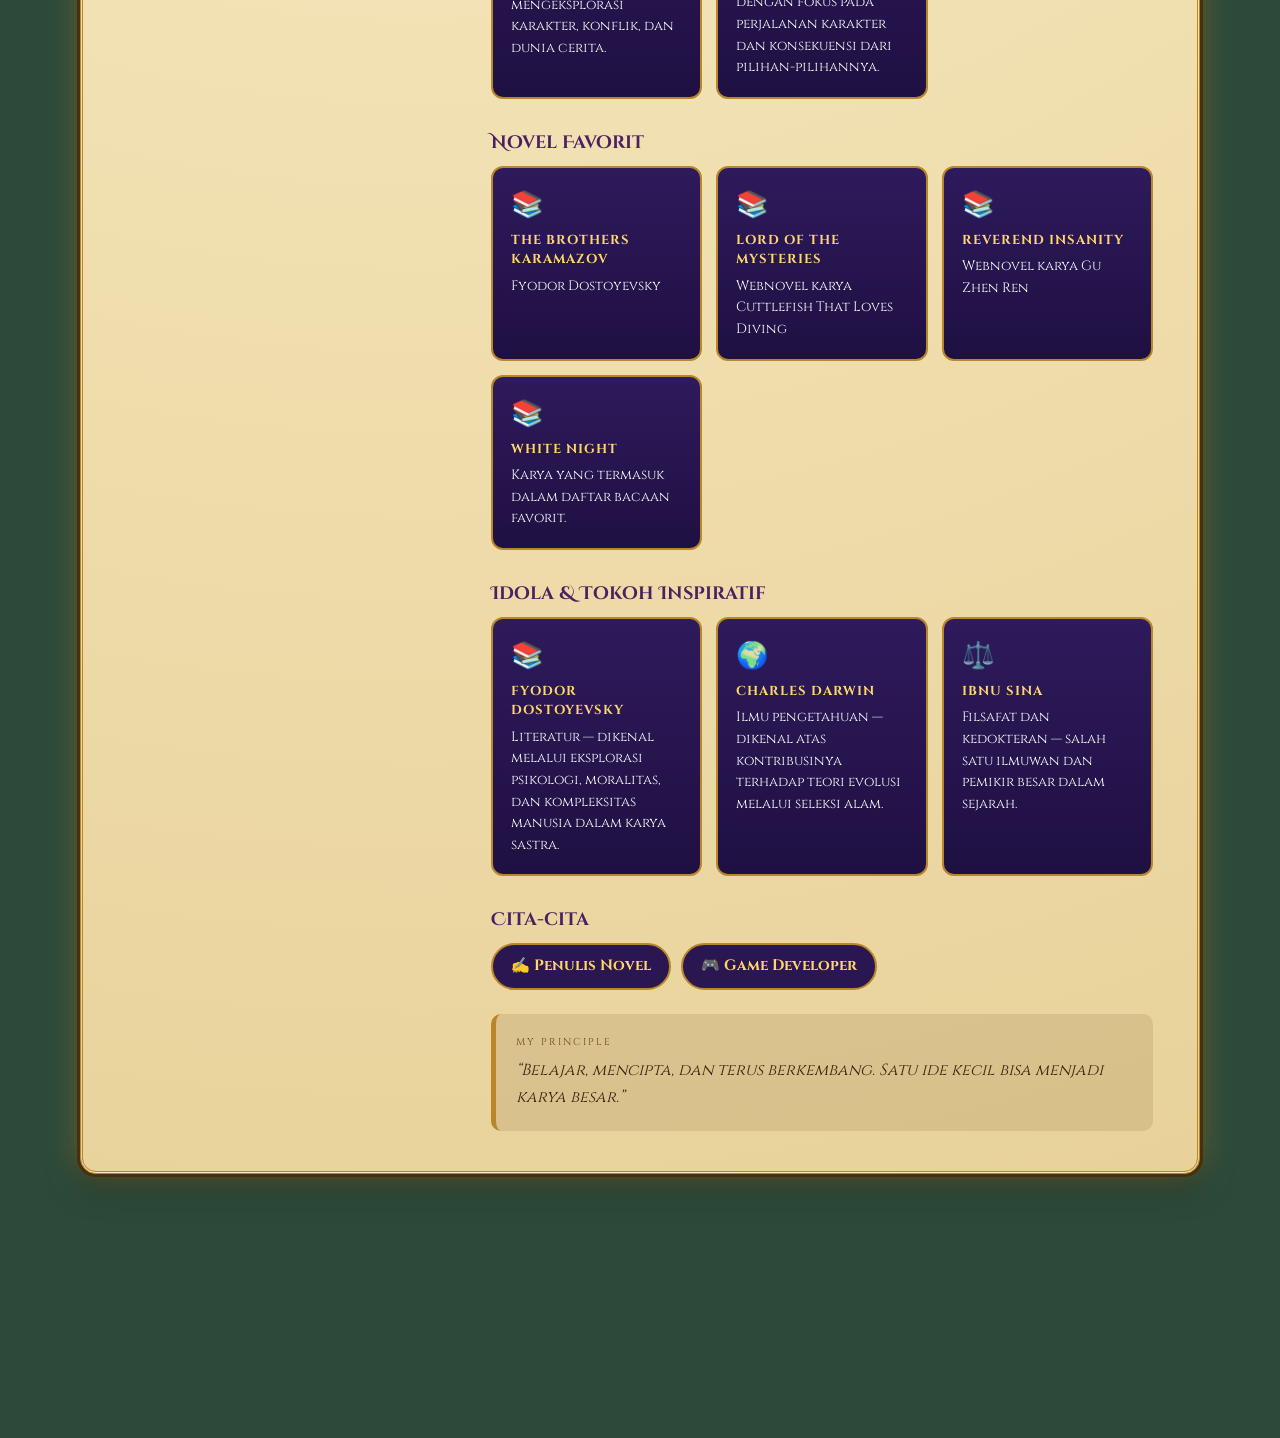
==== commit 447fe6fa: "Upload 6 item(s) via Uploader Pro" ====
--- a/profile.html
+++ b/profile.html
@@ -1,80 +1,90 @@
 <!DOCTYPE html>
-
 <html lang="id">
 <head>
-<meta charset="utf-8"/>
-<meta content="width=device-width, initial-scale=1, viewport-fit=cover" name="viewport"/>
+<meta charset="utf-8">
+<meta name="viewport" content="width=device-width, initial-scale=1, viewport-fit=cover">
 <title>Profil - Haris Atha Hibatullah</title>
-<link href="https://fonts.googleapis.com/css2?family=Cinzel:wght@500;700&amp;family=Cinzel+Decorative:wght@700&amp;display=swap" rel="stylesheet"/>
-<meta content="#2b4a3a" name="theme-color"/>
-<link href="data:image/svg+xml,%3Csvg xmlns=%27http://www.w3.org/2000/svg%27 viewBox=%270 0 100 100%27%3E%3Ctext y=%27.9em%27 font-size=%2790%27%3E%E2%9C%A6%3C/text%3E%3C/svg%3E" rel="icon"/>
-<link href="style.css" rel="stylesheet"/>
+<link href="https://fonts.googleapis.com/css2?family=Cinzel:wght@500;700&family=Cinzel+Decorative:wght@700&display=swap" rel="stylesheet">
+<meta name="theme-color" content="#2b4a3a">
+<link rel="icon" href="data:image/svg+xml,%3Csvg xmlns=%27http://www.w3.org/2000/svg%27 viewBox=%270 0 100 100%27%3E%3Ctext y=%27.9em%27 font-size=%2790%27%3E%E2%9C%A6%3C/text%3E%3C/svg%3E">
+<link rel="stylesheet" href="style.css">
 </head>
 <body>
 <div class="stars"></div>
 <div class="moon"></div>
-<svg aria-hidden="true" class="castle" preserveaspectratio="xMidYMax slice" viewbox="0 0 400 150"><path d="M0 150V92L45 52l30 30 40-48 50 56 40-36 55 62 50-50 45 40 45-30V150Z" fill="#12375a" opacity=".8"></path><path d="M0 150V112L60 74l40 34 45-40 60 52 50-30 60 42 85-44V150Z" fill="#0a2240"></path><g fill="#04101f"><polygon points="-13,149 -5,121 3,149"></polygon><polygon points="3,150 8,131 13,150"></polygon><polygon points="16,146 21,117 26,146"></polygon><polygon points="29,149 34,115 39,149"></polygon><polygon points="39,147 47,127 55,147"></polygon><polygon points="55,149 60,129 65,149"></polygon><polygon points="68,150 73,119 78,150"></polygon><polygon points="81,145 86,120 91,145"></polygon><polygon points="93,150 99,120 105,150"></polygon><polygon points="106,146 112,127 118,146"></polygon><polygon points="119,147 125,120 131,147"></polygon><polygon points="131,146 138,125 145,146"></polygon><polygon points="145,150 151,127 157,150"></polygon><polygon points="159,150 164,121 169,150"></polygon><polygon points="171,146 177,127 183,146"></polygon><polygon points="182,145 190,112 198,145"></polygon><polygon points="195,147 203,119 211,147"></polygon><polygon points="210,148 216,119 222,148"></polygon><polygon points="223,145 229,122 235,145"></polygon><polygon points="235,146 242,126 249,146"></polygon><polygon points="248,147 255,113 262,147"></polygon><polygon points="263,148 268,116 273,148"></polygon><polygon points="273,146 281,125 289,146"></polygon><polygon points="287,144 294,121 301,144"></polygon><polygon points="299,147 307,125 315,147"></polygon><polygon points="315,145 320,126 325,145"></polygon><polygon points="326,148 333,120 340,148"></polygon><polygon points="338,146 346,113 354,146"></polygon><polygon points="354,144 359,124 364,144"></polygon><polygon points="367,147 372,121 377,147"></polygon><polygon points="378,145 385,126 392,145"></polygon><polygon points="390,148 398,116 406,148"></polygon><rect height="14" width="400" x="0" y="136"></rect></g></svg>
-<div aria-hidden="true" class="aurora"></div>
+<svg class="castle" viewBox="0 0 400 150" preserveAspectRatio="xMidYMax slice" aria-hidden="true"><path fill="#12375a" opacity=".8" d="M0 150V92L45 52l30 30 40-48 50 56 40-36 55 62 50-50 45 40 45-30V150Z"/><path fill="#0a2240" d="M0 150V112L60 74l40 34 45-40 60 52 50-30 60 42 85-44V150Z"/><g fill="#04101f"><polygon points="-13,149 -5,121 3,149"/><polygon points="3,150 8,131 13,150"/><polygon points="16,146 21,117 26,146"/><polygon points="29,149 34,115 39,149"/><polygon points="39,147 47,127 55,147"/><polygon points="55,149 60,129 65,149"/><polygon points="68,150 73,119 78,150"/><polygon points="81,145 86,120 91,145"/><polygon points="93,150 99,120 105,150"/><polygon points="106,146 112,127 118,146"/><polygon points="119,147 125,120 131,147"/><polygon points="131,146 138,125 145,146"/><polygon points="145,150 151,127 157,150"/><polygon points="159,150 164,121 169,150"/><polygon points="171,146 177,127 183,146"/><polygon points="182,145 190,112 198,145"/><polygon points="195,147 203,119 211,147"/><polygon points="210,148 216,119 222,148"/><polygon points="223,145 229,122 235,145"/><polygon points="235,146 242,126 249,146"/><polygon points="248,147 255,113 262,147"/><polygon points="263,148 268,116 273,148"/><polygon points="273,146 281,125 289,146"/><polygon points="287,144 294,121 301,144"/><polygon points="299,147 307,125 315,147"/><polygon points="315,145 320,126 325,145"/><polygon points="326,148 333,120 340,148"/><polygon points="338,146 346,113 354,146"/><polygon points="354,144 359,124 364,144"/><polygon points="367,147 372,121 377,147"/><polygon points="378,145 385,126 392,145"/><polygon points="390,148 398,116 406,148"/><rect x="0" y="136" width="400" height="14"/></g></svg>
+<div class="aurora" aria-hidden="true"></div>
+
 <section class="view" id="profil">
-<div class="tag">✦ GULUNGAN PROFIL ✦</div>
-<div class="panel wide">
-<aside class="side">
-<div class="frame"><img alt="Foto Haris Atha Hibatullah" src="foto.jpg"/></div>
-<div class="slot"><small>NAMA</small><span>Haris Atha Hibatullah</span></div>
-<div class="slot"><small>TEMPAT, TANGGAL LAHIR</small><span>Siabu, 26 Juni 2011</span></div>
-<div class="lvl">Umur · <span data-lahir="2011-06-26" id="umur">—</span> tahun</div>
-<div class="mana"><i id="xpbar"></i></div>
-<div class="social">
-<a aria-label="Facebook" href="https://www.facebook.com/noyauber" rel="noopener" target="_blank" title="Facebook"><svg fill="currentColor" viewbox="0 0 24 24"><path d="M13.5 21v-8h2.7l.5-3.2h-3.2V7.9c0-.9.3-1.6 1.7-1.6h1.6V3.2C16.4 3.1 15.4 3 14.3 3c-2.4 0-4 1.5-4 4.100v2.700H7.500V13h2.800v8h3.200z"></path></svg></a>
-<a aria-label="Instagram" href="https://www.instagram.com/harveyuber" rel="noopener" target="_blank" title="Instagram"><svg fill="none" stroke="currentColor" stroke-width="2" viewbox="0 0 24 24"><rect height="18" rx="5" width="18" x="3" y="3"></rect><circle cx="12" cy="12" r="4"></circle><circle cx="17.5" cy="6.5" fill="currentColor" r=".8"></circle></svg></a>
-<a aria-label="TikTok" href="https://www.tiktok.com/@norck_2" rel="noopener" target="_blank" title="TikTok"><svg fill="currentColor" viewbox="0 0 24 24"><path d="M15 3h3a4.5 4.5 0 0 0 3.5 4v3.200a7.6 7.6 0 0 1-3.5-1V15a6 6 0 1 1-6-6c.3 0 .7 0 1 .1v3.300a2.8 2.8 0 1 0 2 2.700V3z"></path></svg></a>
-<a aria-label="GitHub" href="https://www.github.com/NoyaUber" rel="noopener" target="_blank" title="GitHub"><svg fill="currentColor" viewbox="0 0 16 16"><path d="M8 0C3.580 0 0 3.580 0 8c0 3.540 2.290 6.530 5.470 7.590.4.070.55-.170.55-.380 0-.190-.010-.820-.010-1.490-2.010.370-2.530-.490-2.690-.940-.090-.230-.480-.940-.820-1.130-.280-.150-.680-.520-.010-.530.630-.010 1.080.580 1.230.820.720 1.210 1.870.870 2.330.660.070-.520.280-.870.510-1.070-1.780-.200-3.640-.890-3.640-3.950 0-.870.310-1.590.820-2.150-.080-.200-.360-1.020.080-2.120 0 0 .670-.210 2.2.820.640-.180 1.320-.270 2-.270.680 0 1.360.090 2 .270 1.530-1.040 2.2-.820 2.2-.820.440 1.1.160 1.920.080 2.120.510.560.820 1.270.820 2.150 0 3.070-1.870 3.750-3.650 3.950.290.250.540.730.540 1.480 0 1.070-.010 1.930-.010 2.2 0 .210.150.460.550.380A8.013 8.013 0 0 0 16 8c0-4.420-3.580-8-8-8z"></path></svg></a>
+  <div class="tag">&#10022; GULUNGAN PROFIL &#10022;</div>
+  <div class="panel wide">
+    <aside class="side">
+    <div class="frame"><img src="foto.jpg" alt="Foto Haris Atha Hibatullah"></div>
+    <div class="slot"><small>NAMA</small><span>Haris Atha Hibatullah</span></div>
+    <div class="slot"><small>TEMPAT, TANGGAL LAHIR</small><span>Siabu, 26 Juni 2011</span></div>
+    <div class="lvl">Umur &middot; <span id="umur" data-lahir="2011-06-26">&mdash;</span> tahun</div>
+    <div class="mana"><i id="xpbar"></i></div>
+    <div class="social">
+  <a href="https://www.facebook.com/noyauber" target="_blank" rel="noopener" aria-label="Facebook" title="Facebook"><svg viewBox="0 0 24 24" fill="currentColor"><path d="M13.5 21v-8h2.7l.5-3.2h-3.2V7.9c0-.9.3-1.6 1.7-1.6h1.6V3.2C16.4 3.1 15.4 3 14.3 3c-2.4 0-4 1.5-4 4.100v2.700H7.500V13h2.800v8h3.200z"/></svg></a>
+  <a href="https://www.instagram.com/harveyuber" target="_blank" rel="noopener" aria-label="Instagram" title="Instagram"><svg viewBox="0 0 24 24" fill="none" stroke="currentColor" stroke-width="2"><rect x="3" y="3" width="18" height="18" rx="5"/><circle cx="12" cy="12" r="4"/><circle cx="17.5" cy="6.5" r=".8" fill="currentColor"/></svg></a>
+  <a href="https://www.tiktok.com/@norck_2" target="_blank" rel="noopener" aria-label="TikTok" title="TikTok"><svg viewBox="0 0 24 24" fill="currentColor"><path d="M15 3h3a4.5 4.5 0 0 0 3.5 4v3.200a7.6 7.6 0 0 1-3.5-1V15a6 6 0 1 1-6-6c.3 0 .7 0 1 .1v3.300a2.8 2.8 0 1 0 2 2.700V3z"/></svg></a>
+  <a href="https://www.github.com/NoyaUber" target="_blank" rel="noopener" aria-label="GitHub" title="GitHub"><svg viewBox="0 0 16 16" fill="currentColor"><path d="M8 0C3.580 0 0 3.580 0 8c0 3.540 2.290 6.530 5.470 7.590.4.070.55-.170.55-.380 0-.190-.010-.820-.010-1.490-2.010.370-2.530-.490-2.690-.940-.090-.230-.480-.940-.820-1.130-.280-.150-.680-.520-.010-.530.630-.010 1.080.580 1.230.820.720 1.210 1.870.870 2.330.660.070-.520.280-.870.510-1.070-1.780-.200-3.640-.890-3.640-3.950 0-.870.310-1.590.820-2.150-.080-.200-.360-1.020.080-2.120 0 0 .670-.210 2.2.820.640-.180 1.320-.270 2-.270.680 0 1.360.090 2 .270 1.530-1.040 2.2-.820 2.2-.820.440 1.1.160 1.920.080 2.120.510.560.820 1.270.820 2.150 0 3.070-1.870 3.750-3.650 3.950.290.250.540.730.540 1.480 0 1.070-.010 1.930-.010 2.2 0 .210.150.460.550.380A8.013 8.013 0 0 0 16 8c0-4.420-3.580-8-8-8z"/></svg></a>
 </div>
-<a class="back" href="index.html">◀ Kembali</a>
-</aside>
-<div class="main">
-<section class="profile-section section-tentang-saya"><h2 class="rv">Tentang Saya</h2>
-<p class="txt rv">Seorang pelajar yang tertarik pada teknologi, pemrograman, matematika, dan dunia kreatif. Saya senang mempelajari hal baru, membangun sesuatu dari ide sendiri, serta mengembangkan kemampuan secara bertahap.</p>
-</section><section class="profile-section section-hobi-minat"><h2 class="rv">Hobi &amp; Minat</h2>
-<div class="grid">
-<div class="card rv"><i>📖</i><b>Story &amp; Fiction</b><span>Menulis novel, membaca webnovel, manga, dan mengikuti anime. Tertarik pada pembangunan dunia, karakter, dan alur cerita yang kuat.</span></div>
-<div class="card rv"><i>💻</i><b>Tech &amp; Creation</b><span>Belajar coding dan pengembangan web, mengeksplorasi AI, serta merancang ide game dan proyek digital.</span></div>
-<div class="card rv"><i>🧭</i><b>Logic &amp; Problem Solving</b><span>Menyukai Informatika dan Matematika, terutama tantangan yang membutuhkan logika, kreativitas, dan pemecahan masalah.</span></div>
-</div>
-</section><section class="profile-section section-jurusan"><h2 class="rv">Jurusan</h2>
-<div class="adv rv"><i>⚔️</i><div><b>PPLG / RPL</b><span>Berminat pada Pengembangan Perangkat Lunak dan Gim, dengan fokus belajar pemrograman, pembuatan website, serta dasar pengembangan game.</span></div></div>
-</section><section class="profile-section section-perjalanan-pendidikan"><h2 class="rv">Perjalanan Pendidikan</h2>
-<div class="duo"><div class="adv" style="animation-delay:.1s"><i>🌱</i><div><b>Quest Selesai · TK</b><span>TK Mutiara Bunda</span></div></div>
-<div class="adv" style="animation-delay:.3s"><i>🗡️</i><div><b>Quest Selesai · SD</b><span>SD Negeri 010 Siabu</span></div></div>
-<div class="adv" style="animation-delay:.5s"><i>🛡️</i><div><b>Quest Selesai · SMP</b><span>SMP Negeri 1 Bangkinang Kota</span></div></div>
-<div class="adv" style="animation-delay:.7s"><i>👑</i><div><b>Quest Selesai · SMK</b><span>SMK Negeri 1 Bangkinang</span></div></div></div>
-</section><section class="profile-section section-proyek"><h2 class="rv">Proyek</h2>
-<div class="adv rv"><i>⚡</i><div><b>ANIME BATTLE</b><span>Konsep proyek game bertema pertarungan anime dengan karakter, kemampuan unik, dan sistem combat yang ingin terus dikembangkan.</span></div></div>
-<div class="adv rv"><i>📜</i><div><b>NOMEN AI</b><span>Platform AI-powered worldbuilding untuk membantu penulis mengembangkan dunia cerita: dari nama karakter, kerajaan, lokasi, dan organisasi hingga sejarah, budaya, sistem kekuatan, dan lore. NOMEN menjadi ruang kreatif untuk mengembangkan ide dan menjaga konsistensi cerita.</span></div></div>
-</section><section class="profile-section section-novelku"><h2 class="rv">Novelku</h2>
-<div class="grid">
-<div class="card rv"><i>📖</i><b>BEYOND AFFINITY</b><span>Novel orisinal yang sedang dikembangkan, menjadi ruang untuk mengeksplorasi karakter, konflik, dan dunia cerita.</span></div>
-<div class="card rv"><i>📜</i><b>THE VILLAIN OF REQUIEM</b><span>Novel orisinal yang sedang dikembangkan dengan fokus pada perjalanan karakter dan konsekuensi dari pilihan-pilihannya.</span></div>
-</div>
-</section><section class="profile-section section-novel-favorit"><h2 class="rv">Novel Favorit</h2>
-<div class="grid">
-<div class="card rv"><i>📚</i><b>THE BROTHERS KARAMAZOV</b><span>Fyodor Dostoyevsky</span></div>
-<div class="card rv"><i>📚</i><b>LORD OF THE MYSTERIES</b><span>Webnovel karya Cuttlefish That Loves Diving</span></div>
-<div class="card rv"><i>📚</i><b>REVEREND INSANITY</b><span>Webnovel karya Gu Zhen Ren</span></div>
-<div class="card rv"><i>📚</i><b>WHITE NIGHT</b><span>Karya yang termasuk dalam daftar bacaan favorit.</span></div>
-</div>
-</section><section class="profile-section section-idola-tokoh-inspiratif"><h2 class="rv">Idola &amp; Tokoh Inspiratif</h2>
-<div class="grid">
-<div class="card rv"><i>📚</i><b>FYODOR DOSTOYEVSKY</b><span>Literatur — dikenal melalui eksplorasi psikologi, moralitas, dan kompleksitas manusia dalam karya sastra.</span></div>
-<div class="card rv"><i>🌍</i><b>CHARLES DARWIN</b><span>Ilmu pengetahuan — dikenal atas kontribusinya terhadap teori evolusi melalui seleksi alam.</span></div>
-<div class="card rv"><i>⚖️</i><b>IBNU SINA</b><span>Filsafat dan kedokteran — salah satu ilmuwan dan pemikir besar dalam sejarah.</span></div>
-</div>
-</section><section class="profile-section section-cita-cita"><h2 class="rv">Cita-cita</h2>
-<div class="chips rv"><span>✍️ Penulis Novel</span><span>🎮 Game Developer</span></div>
-<blockquote class="quote rv"><small>MY PRINCIPLE</small>“Belajar, mencipta, dan terus berkembang. Satu ide kecil bisa menjadi karya besar.”</blockquote>
-</section></div>
-</div>
+    <a class="back" href="index.html">&#9664; Kembali</a>
+    </aside>
+    <div class="main">
+    <h2 class="rv">Tentang Saya</h2>
+    <p class="txt rv">Seorang pelajar yang tertarik pada teknologi, pemrograman, matematika, dan dunia kreatif. Saya senang mempelajari hal baru, membangun sesuatu dari ide sendiri, serta mengembangkan kemampuan secara bertahap.</p>
+
+    <h2 class="rv">Hobi &amp; Minat</h2>
+    <div class="grid">
+      <div class="card rv"><i>&#128214;</i><b>Story &amp; Fiction</b><span>Menulis novel, membaca webnovel, manga, dan mengikuti anime. Tertarik pada pembangunan dunia, karakter, dan alur cerita yang kuat.</span></div>
+      <div class="card rv"><i>&#128187;</i><b>Tech &amp; Creation</b><span>Belajar coding dan pengembangan web, mengeksplorasi AI, serta merancang ide game dan proyek digital.</span></div>
+      <div class="card rv"><i>&#129517;</i><b>Logic &amp; Problem Solving</b><span>Menyukai Informatika dan Matematika, terutama tantangan yang membutuhkan logika, kreativitas, dan pemecahan masalah.</span></div>
+    </div>
+
+    <h2 class="rv">Jurusan</h2>
+    <div class="adv rv"><i>&#9876;&#65039;</i><div><b>PPLG / RPL</b><span>Berminat pada Pengembangan Perangkat Lunak dan Gim, dengan fokus belajar pemrograman, pembuatan website, serta dasar pengembangan game.</span></div></div>
+
+    <h2 class="rv">Perjalanan Pendidikan</h2>
+    <div class="duo"><div class="adv" style="animation-delay:.1s"><i>&#127793;</i><div><b>Quest Selesai &middot; TK</b><span>TK Mutiara Bunda</span></div></div>
+    <div class="adv" style="animation-delay:.3s"><i>&#128481;&#65039;</i><div><b>Quest Selesai &middot; SD</b><span>SD Negeri 010 Siabu</span></div></div>
+    <div class="adv" style="animation-delay:.5s"><i>&#128737;&#65039;</i><div><b>Quest Selesai &middot; SMP</b><span>SMP Negeri 1 Bangkinang Kota</span></div></div>
+    <div class="adv" style="animation-delay:.7s"><i>&#128081;</i><div><b>Quest Selesai &middot; SMK</b><span>SMK Negeri 1 Bangkinang</span></div></div></div>
+
+    <h2 class="rv">Proyek</h2>
+    <div class="adv rv"><i>&#9889;</i><div><b>ANIME BATTLE</b><span>Konsep proyek game bertema pertarungan anime dengan karakter, kemampuan unik, dan sistem combat yang ingin terus dikembangkan.</span></div></div>
+    <div class="adv rv"><i>&#128220;</i><div><b>NOMEN AI</b><span>Platform AI-powered worldbuilding untuk membantu penulis mengembangkan dunia cerita: dari nama karakter, kerajaan, lokasi, dan organisasi hingga sejarah, budaya, sistem kekuatan, dan lore. NOMEN menjadi ruang kreatif untuk mengembangkan ide dan menjaga konsistensi cerita.</span></div></div>
+
+    <h2 class="rv">Novelku</h2>
+    <div class="grid">
+      <div class="card rv"><i>&#128214;</i><b>BEYOND AFFINITY</b><span>Novel orisinal yang sedang dikembangkan, menjadi ruang untuk mengeksplorasi karakter, konflik, dan dunia cerita.</span></div>
+      <div class="card rv"><i>&#128220;</i><b>THE VILLAIN OF REQUIEM</b><span>Novel orisinal yang sedang dikembangkan dengan fokus pada perjalanan karakter dan konsekuensi dari pilihan-pilihannya.</span></div>
+    </div>
+
+    <h2 class="rv">Novel Favorit</h2>
+    <div class="grid">
+      <div class="card rv"><i>&#128218;</i><b>THE BROTHERS KARAMAZOV</b><span>Fyodor Dostoyevsky</span></div>
+      <div class="card rv"><i>&#128218;</i><b>LORD OF THE MYSTERIES</b><span>Webnovel karya Cuttlefish That Loves Diving</span></div>
+      <div class="card rv"><i>&#128218;</i><b>REVEREND INSANITY</b><span>Webnovel karya Gu Zhen Ren</span></div>
+      <div class="card rv"><i>&#128218;</i><b>WHITE NIGHT</b><span>Karya yang termasuk dalam daftar bacaan favorit.</span></div>
+    </div>
+
+    <h2 class="rv">Idola &amp; Tokoh Inspiratif</h2>
+    <div class="grid">
+      <div class="card rv"><i>&#128218;</i><b>FYODOR DOSTOYEVSKY</b><span>Literatur — dikenal melalui eksplorasi psikologi, moralitas, dan kompleksitas manusia dalam karya sastra.</span></div>
+      <div class="card rv"><i>&#127757;</i><b>CHARLES DARWIN</b><span>Ilmu pengetahuan — dikenal atas kontribusinya terhadap teori evolusi melalui seleksi alam.</span></div>
+      <div class="card rv"><i>&#9878;&#65039;</i><b>IBNU SINA</b><span>Filsafat dan kedokteran — salah satu ilmuwan dan pemikir besar dalam sejarah.</span></div>
+    </div>
+
+    <h2 class="rv">Cita-cita</h2>
+    <div class="chips rv"><span>&#9997;&#65039; Penulis Novel</span><span>&#127918; Game Developer</span></div>
+
+    <blockquote class="quote rv"><small>MY PRINCIPLE</small>&ldquo;Belajar, mencipta, dan terus berkembang. Satu ide kecil bisa menjadi karya besar.&rdquo;</blockquote>
+    </div>
+  </div>
 </section>
+
 <script src="script.js"></script>
 </body>
 </html>
--- a/style.css
+++ b/style.css
@@ -117,82 +117,3 @@
 .tag{text-shadow:0 2px 10px rgba(0,0,0,.85),0 0 14px rgba(255,215,106,.7)}
 .hint{text-shadow:0 2px 8px rgba(0,0,0,.9);color:#fff}
 .fly{opacity:.6}
-
-/* ===== Desktop refinement: editorial fantasy portfolio ===== */
-:root{--panel-shadow:0 24px 70px rgba(4,10,25,.34);--plum:#261447;--plum2:#39205f;--gold-line:#c79a43}
-body{font-family:Inter,system-ui,-apple-system,"Segoe UI",sans-serif}
-.panel.wide{width:min(100%,1320px);box-shadow:0 0 0 1px rgba(255,226,155,.55),0 28px 90px rgba(0,0,0,.48);background:linear-gradient(145deg,rgba(255,247,222,.98),rgba(239,220,174,.97));}
-.panel.wide::before{top:12px;opacity:.55}
-.side{color:#38244d}
-.side .frame{max-width:250px}
-.side .slot{background:rgba(255,255,255,.34);border:1px solid rgba(150,105,39,.5);box-shadow:inset 0 1px rgba(255,255,255,.55)}
-.side .slot span{font-family:Inter,system-ui,sans-serif;font-size:14px;line-height:1.55;color:#39264a}
-.side .lvl{color:#56346e}
-.main{min-width:0}
-.profile-section{min-width:0;margin:0 0 18px;padding:20px 21px 21px;border:1px solid rgba(151,112,52,.34);border-radius:16px;background:linear-gradient(145deg,rgba(255,255,255,.44),rgba(255,250,232,.2));box-shadow:0 8px 22px rgba(75,48,20,.07),inset 0 1px rgba(255,255,255,.55)}
-.profile-section h2{display:flex;align-items:center;gap:12px;margin:0 0 15px;padding:0 0 11px;border-bottom:1px solid rgba(155,111,45,.32);font-size:15px;line-height:1.35;letter-spacing:.055em;color:#43235e}
-.profile-section h2::before{content:"";width:5px;height:21px;flex:none;border-radius:8px;background:linear-gradient(#e6c36b,#9a6b28);box-shadow:0 0 10px rgba(197,151,67,.28)}
-.txt{font-family:Inter,system-ui,sans-serif;font-size:15px;line-height:1.8;color:#493b35}
-.grid{grid-template-columns:repeat(2,minmax(0,1fr));gap:13px;margin-top:0}
-.card{min-width:0;min-height:100%;padding:18px 18px 19px;border:1px solid rgba(224,185,98,.8);border-radius:13px;background:linear-gradient(150deg,#38205f 0%,#24143f 100%);box-shadow:0 7px 16px rgba(39,20,66,.13);display:flex;flex-direction:column;align-items:flex-start;gap:4px}
-.card i{width:42px;height:42px;margin:0 0 7px;display:grid;place-items:center;border-radius:12px;border:1px solid rgba(255,215,106,.55);background:linear-gradient(145deg,rgba(255,255,255,.13),rgba(255,255,255,.035));font-size:23px}
-.card b{font-family:'Cinzel',Georgia,serif;font-size:12px;line-height:1.55;letter-spacing:.075em;color:#ffdf91;margin:0 0 3px}
-.card span{font-family:Inter,system-ui,sans-serif;font-size:13px;line-height:1.7;color:rgba(255,255,255,.88)}
-.adv{margin-top:0;min-width:0;padding:15px 16px;border:1px solid rgba(224,185,98,.8);background:linear-gradient(150deg,#38205f,#24143f);box-shadow:0 7px 16px rgba(39,20,66,.12)}
-.adv b{font-family:'Cinzel',Georgia,serif;font-size:11px;line-height:1.5;letter-spacing:.07em}
-.adv span{font-family:Inter,system-ui,sans-serif;font-size:13px;line-height:1.7;color:rgba(255,255,255,.88)}
-.duo{gap:12px}
-.chips{gap:10px}
-.chips span{font-family:Inter,system-ui,sans-serif;font-size:13px;letter-spacing:.01em}
-.quote{margin:0;background:rgba(255,255,255,.34);border:1px solid rgba(151,112,52,.28);border-left:4px solid #b8862b;color:#493b35;font-family:Georgia,serif}
-.quote small{font-family:Inter,system-ui,sans-serif}
-.section-hobi-minat,.section-proyek,.section-idola-tokoh-inspiratif{grid-column:1/-1}
-.section-hobi-minat .grid{grid-template-columns:repeat(3,minmax(0,1fr))}
-.section-proyek{display:grid;grid-template-columns:repeat(2,minmax(0,1fr));gap:13px}
-.section-proyek h2{grid-column:1/-1;margin-bottom:0}
-.section-proyek .adv{height:100%;align-items:flex-start}
-.section-proyek .adv i{margin-top:2px}
-.section-idola-tokoh-inspiratif .grid{grid-template-columns:repeat(3,minmax(0,1fr))}
-.section-idola-tokoh-inspiratif .card{min-height:190px}
-.section-novel-favorit .grid{grid-template-columns:repeat(2,minmax(0,1fr))}
-.section-novelku .grid{grid-template-columns:repeat(2,minmax(0,1fr))}
-.section-perjalanan-pendidikan .duo{display:grid;grid-template-columns:repeat(2,minmax(0,1fr))}
-.section-cita-cita .chips{display:grid;grid-template-columns:1fr 1fr}
-.section-cita-cita .chips span{text-align:center}
-.profile-section .rv{transition-delay:0s}
-.card:hover,.adv:hover{transform:translateY(-3px);box-shadow:0 13px 26px rgba(39,20,66,.2),0 0 0 1px rgba(255,215,106,.32)}
-@media(min-width:900px){
- .panel.wide{width:min(100%,1280px);grid-template-columns:270px minmax(0,1fr);gap:30px;padding:42px 38px}
- .side{top:24px}
- .side .frame{width:min(100%,220px)}
- .main{display:grid;grid-template-columns:repeat(2,minmax(0,1fr));align-content:start;gap:15px}
- .profile-section{margin:0;padding:19px}
- .main h2:first-child{margin-top:0}
- .profile-section h2{font-size:14px;margin:0 0 13px}
- .section-tentang-saya{grid-column:1/-1}
- .section-hobi-minat,.section-proyek,.section-idola-tokoh-inspiratif{grid-column:1/-1}
- .section-hobi-minat .card{min-height:205px}
- .section-proyek .adv{min-height:150px}
- .section-novelku .card,.section-novel-favorit .card{min-height:145px}
- .section-jurusan .adv{min-height:145px}
- .section-cita-cita .chips{grid-template-columns:1fr}
- .section-cita-cita .chips span{text-align:left}
-}
-@media(min-width:1400px){
- .panel.wide{grid-template-columns:290px minmax(0,1fr);gap:36px;padding:48px}
- .main{gap:18px}
- .profile-section{padding:22px}
- .section-hobi-minat .card{min-height:190px}
-}
-@media(max-width:899px){
- .profile-section{padding:15px;margin-bottom:15px}
- .section-proyek{display:block}
- .section-proyek h2{margin-bottom:13px}
- .section-proyek .adv{margin-top:10px}
- .section-hobi-minat .grid,.section-idola-tokoh-inspiratif .grid{grid-template-columns:1fr}
-}
-@media(max-width:560px){
- .section-novelku .grid,.section-novel-favorit .grid,.section-perjalanan-pendidikan .duo,.section-cita-cita .chips{grid-template-columns:1fr}
- .card{padding:15px}
-}
-@media(prefers-reduced-motion:reduce){body::before{animation:none}}
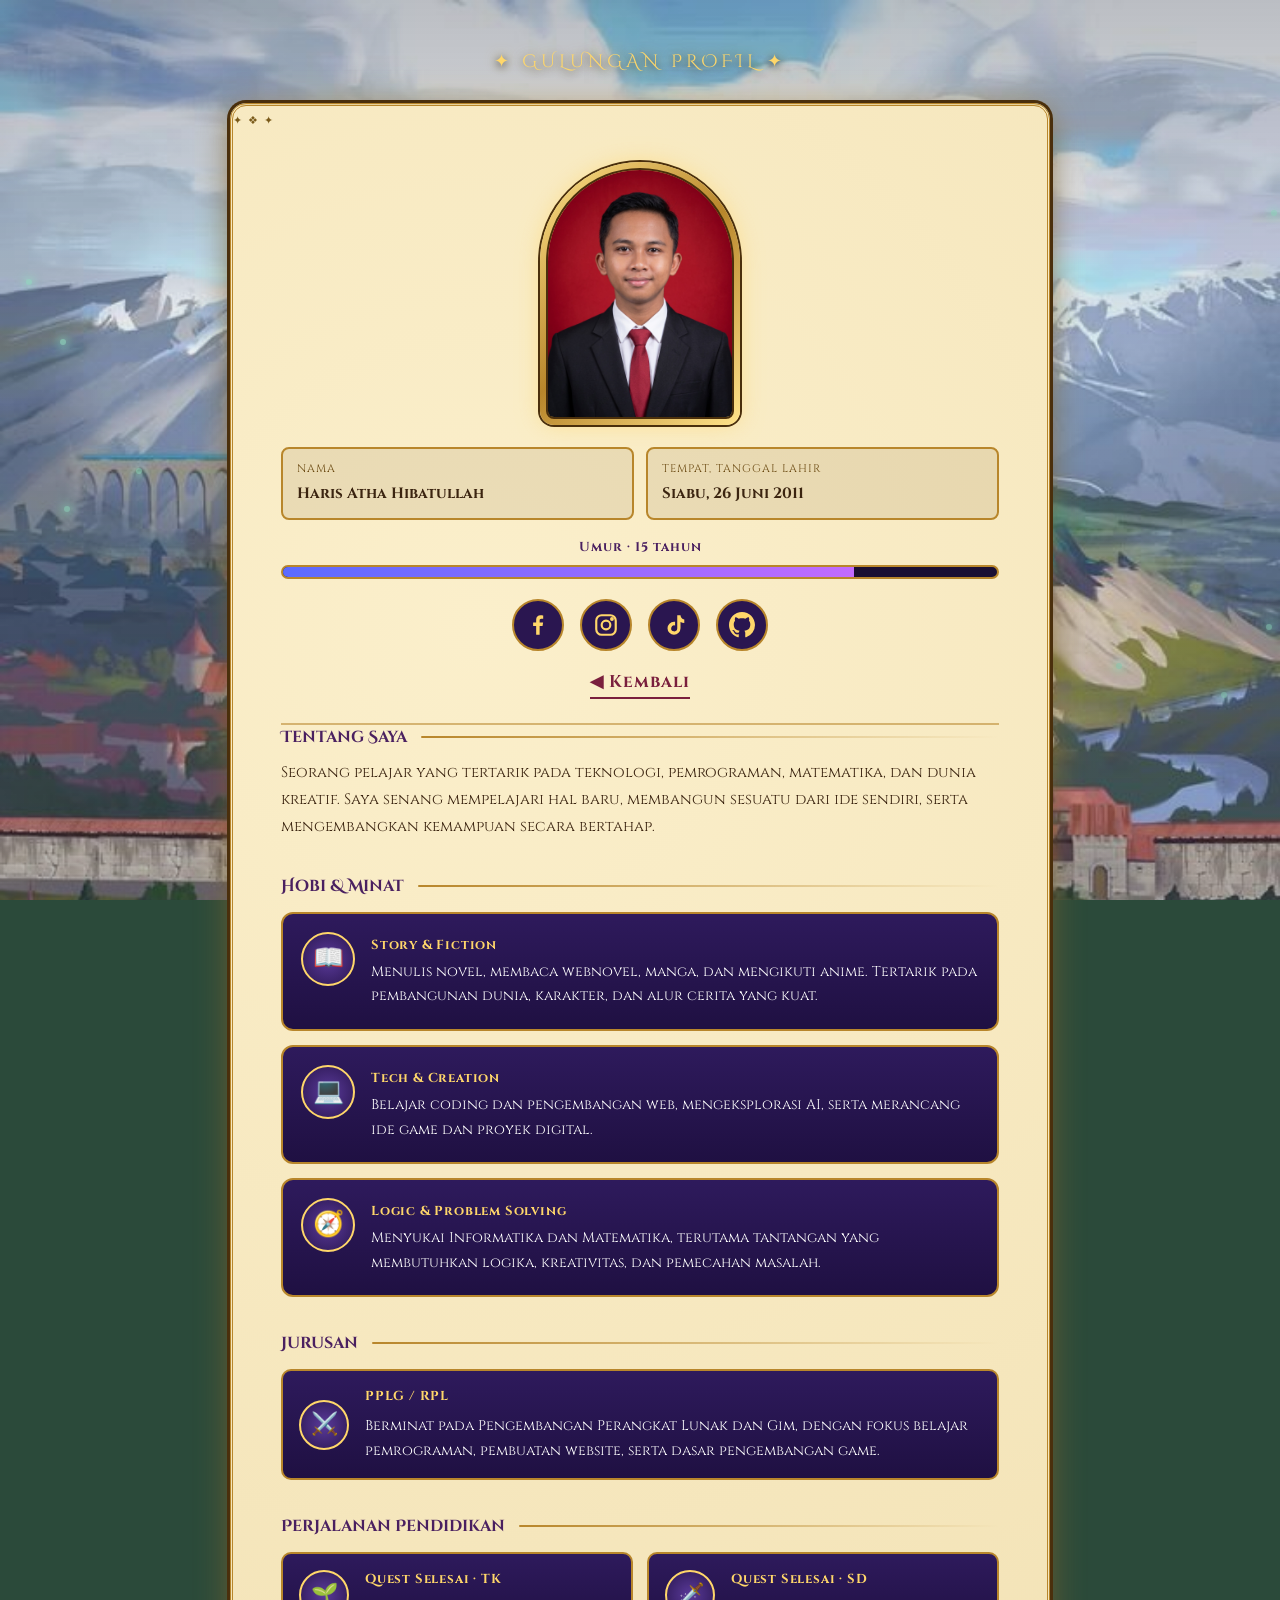
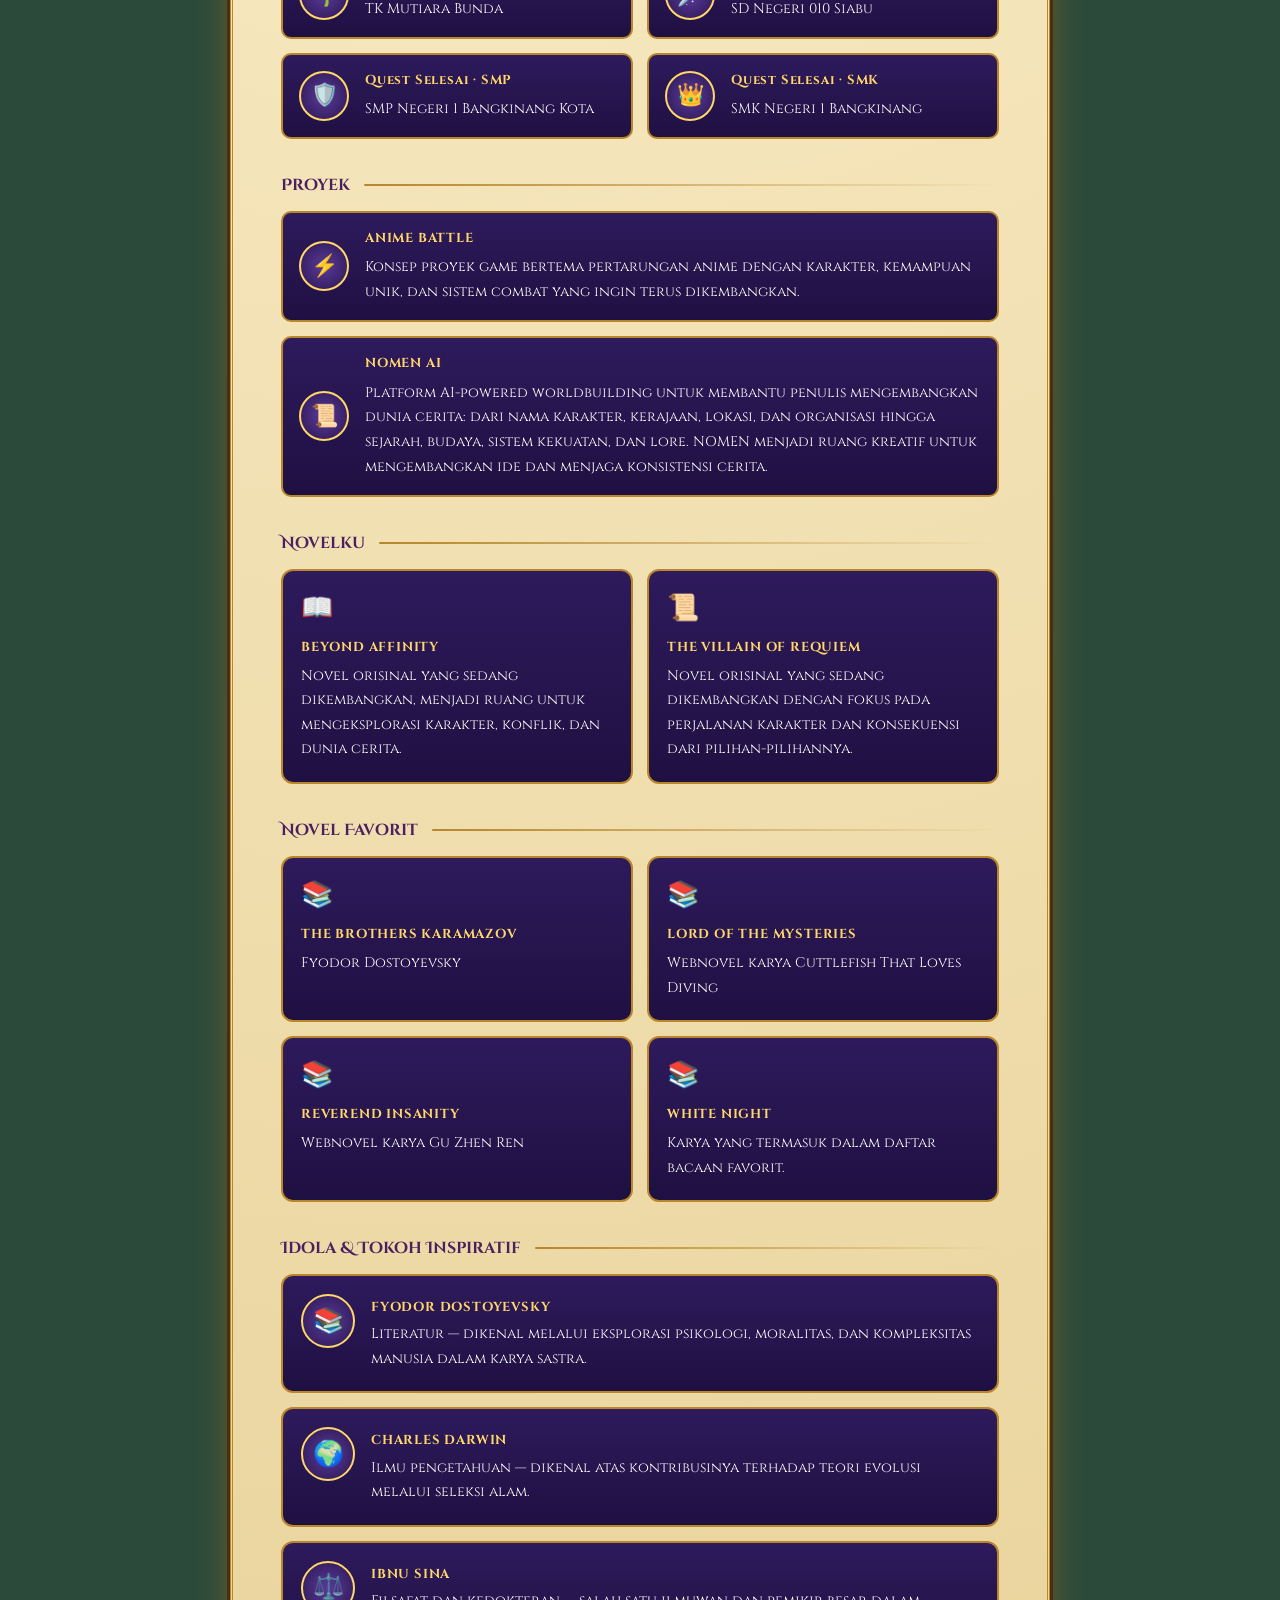
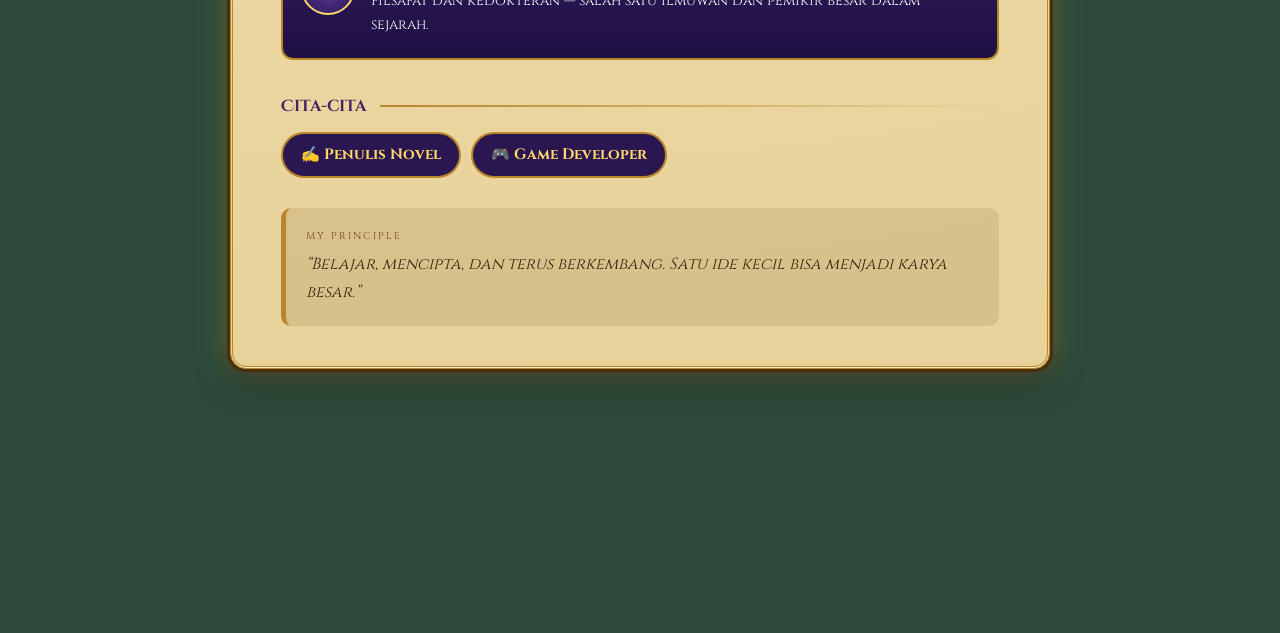
==== commit 3f512c86: "Upload 5 item(s) via Uploader Pro" ====
--- a/profile.html
+++ b/profile.html
@@ -18,12 +18,12 @@
 <section class="view" id="profil">
   <div class="tag">&#10022; GULUNGAN PROFIL &#10022;</div>
   <div class="panel wide">
-    <aside class="side">
+    <header class="hero">
     <div class="frame"><img src="foto.jpg" alt="Foto Haris Atha Hibatullah"></div>
-    <div class="slot"><small>NAMA</small><span>Haris Atha Hibatullah</span></div>
-    <div class="slot"><small>TEMPAT, TANGGAL LAHIR</small><span>Siabu, 26 Juni 2011</span></div>
-    <div class="lvl">Umur &middot; <span id="umur" data-lahir="2011-06-26">&mdash;</span> tahun</div>
-    <div class="mana"><i id="xpbar"></i></div>
+    <div class="info"><div class="slot"><small>NAMA</small><span>Haris Atha Hibatullah</span></div>
+    <div class="slot"><small>TEMPAT, TANGGAL LAHIR</small><span>Siabu, 26 Juni 2011</span></div></div>
+    <div class="age"><div class="lvl">Umur &middot; <span id="umur" data-lahir="2011-06-26">&mdash;</span> tahun</div>
+    <div class="mana"><i id="xpbar"></i></div></div>
     <div class="social">
   <a href="https://www.facebook.com/noyauber" target="_blank" rel="noopener" aria-label="Facebook" title="Facebook"><svg viewBox="0 0 24 24" fill="currentColor"><path d="M13.5 21v-8h2.7l.5-3.2h-3.2V7.9c0-.9.3-1.6 1.7-1.6h1.6V3.2C16.4 3.1 15.4 3 14.3 3c-2.4 0-4 1.5-4 4.100v2.700H7.500V13h2.800v8h3.200z"/></svg></a>
   <a href="https://www.instagram.com/harveyuber" target="_blank" rel="noopener" aria-label="Instagram" title="Instagram"><svg viewBox="0 0 24 24" fill="none" stroke="currentColor" stroke-width="2"><rect x="3" y="3" width="18" height="18" rx="5"/><circle cx="12" cy="12" r="4"/><circle cx="17.5" cy="6.5" r=".8" fill="currentColor"/></svg></a>
@@ -31,13 +31,13 @@
   <a href="https://www.github.com/NoyaUber" target="_blank" rel="noopener" aria-label="GitHub" title="GitHub"><svg viewBox="0 0 16 16" fill="currentColor"><path d="M8 0C3.580 0 0 3.580 0 8c0 3.540 2.290 6.530 5.470 7.590.4.070.55-.170.55-.380 0-.190-.010-.820-.010-1.490-2.010.370-2.530-.490-2.690-.940-.090-.230-.480-.940-.820-1.130-.280-.150-.680-.520-.010-.530.630-.010 1.080.580 1.230.820.720 1.210 1.870.870 2.330.660.070-.520.280-.870.510-1.070-1.780-.200-3.640-.890-3.640-3.950 0-.870.310-1.590.820-2.150-.080-.200-.360-1.020.080-2.120 0 0 .670-.210 2.2.820.640-.180 1.320-.270 2-.270.680 0 1.360.090 2 .270 1.530-1.040 2.2-.820 2.2-.820.440 1.1.160 1.920.080 2.120.510.560.820 1.270.820 2.150 0 3.070-1.870 3.750-3.650 3.950.290.250.540.730.540 1.480 0 1.070-.010 1.930-.010 2.2 0 .210.150.460.550.380A8.013 8.013 0 0 0 16 8c0-4.420-3.580-8-8-8z"/></svg></a>
 </div>
     <a class="back" href="index.html">&#9664; Kembali</a>
-    </aside>
+    </header>
     <div class="main">
     <h2 class="rv">Tentang Saya</h2>
     <p class="txt rv">Seorang pelajar yang tertarik pada teknologi, pemrograman, matematika, dan dunia kreatif. Saya senang mempelajari hal baru, membangun sesuatu dari ide sendiri, serta mengembangkan kemampuan secara bertahap.</p>
 
     <h2 class="rv">Hobi &amp; Minat</h2>
-    <div class="grid">
+    <div class="stack">
       <div class="card rv"><i>&#128214;</i><b>Story &amp; Fiction</b><span>Menulis novel, membaca webnovel, manga, dan mengikuti anime. Tertarik pada pembangunan dunia, karakter, dan alur cerita yang kuat.</span></div>
       <div class="card rv"><i>&#128187;</i><b>Tech &amp; Creation</b><span>Belajar coding dan pengembangan web, mengeksplorasi AI, serta merancang ide game dan proyek digital.</span></div>
       <div class="card rv"><i>&#129517;</i><b>Logic &amp; Problem Solving</b><span>Menyukai Informatika dan Matematika, terutama tantangan yang membutuhkan logika, kreativitas, dan pemecahan masalah.</span></div>
@@ -57,13 +57,13 @@
     <div class="adv rv"><i>&#128220;</i><div><b>NOMEN AI</b><span>Platform AI-powered worldbuilding untuk membantu penulis mengembangkan dunia cerita: dari nama karakter, kerajaan, lokasi, dan organisasi hingga sejarah, budaya, sistem kekuatan, dan lore. NOMEN menjadi ruang kreatif untuk mengembangkan ide dan menjaga konsistensi cerita.</span></div></div>
 
     <h2 class="rv">Novelku</h2>
-    <div class="grid">
+    <div class="g2">
       <div class="card rv"><i>&#128214;</i><b>BEYOND AFFINITY</b><span>Novel orisinal yang sedang dikembangkan, menjadi ruang untuk mengeksplorasi karakter, konflik, dan dunia cerita.</span></div>
       <div class="card rv"><i>&#128220;</i><b>THE VILLAIN OF REQUIEM</b><span>Novel orisinal yang sedang dikembangkan dengan fokus pada perjalanan karakter dan konsekuensi dari pilihan-pilihannya.</span></div>
     </div>
 
     <h2 class="rv">Novel Favorit</h2>
-    <div class="grid">
+    <div class="g2">
       <div class="card rv"><i>&#128218;</i><b>THE BROTHERS KARAMAZOV</b><span>Fyodor Dostoyevsky</span></div>
       <div class="card rv"><i>&#128218;</i><b>LORD OF THE MYSTERIES</b><span>Webnovel karya Cuttlefish That Loves Diving</span></div>
       <div class="card rv"><i>&#128218;</i><b>REVEREND INSANITY</b><span>Webnovel karya Gu Zhen Ren</span></div>
@@ -71,7 +71,7 @@
     </div>
 
     <h2 class="rv">Idola &amp; Tokoh Inspiratif</h2>
-    <div class="grid">
+    <div class="stack">
       <div class="card rv"><i>&#128218;</i><b>FYODOR DOSTOYEVSKY</b><span>Literatur — dikenal melalui eksplorasi psikologi, moralitas, dan kompleksitas manusia dalam karya sastra.</span></div>
       <div class="card rv"><i>&#127757;</i><b>CHARLES DARWIN</b><span>Ilmu pengetahuan — dikenal atas kontribusinya terhadap teori evolusi melalui seleksi alam.</span></div>
       <div class="card rv"><i>&#9878;&#65039;</i><b>IBNU SINA</b><span>Filsafat dan kedokteran — salah satu ilmuwan dan pemikir besar dalam sejarah.</span></div>
--- a/style.css
+++ b/style.css
@@ -81,24 +81,15 @@
 .go,.back{font-size:17px}
 .hint{font-size:13px;margin-top:22px}
 .social{gap:16px}.social a{width:52px;height:52px}.social svg{width:26px;height:26px}
-.panel.wide{width:min(100%,1120px);display:grid;grid-template-columns:320px 1fr;gap:44px;padding:48px 44px 40px;text-align:left}
-.side{position:sticky;top:28px;align-self:start;text-align:center}
-.side .frame{width:100%;margin-top:0}
-.side .slot{text-align:left}
-.side .social{margin-top:24px}
+.panel.wide{width:min(100%,820px);padding:48px 48px 40px}
 .main h2:first-child{margin-top:0}
 h2{font-size:18px;margin-top:30px}
 .txt{font-size:16px}
-.grid{grid-template-columns:repeat(3,1fr);gap:14px}
-.card{padding:18px}.card b{font-size:13px}.card span{font-size:13.5px}
-.duo{display:grid;grid-template-columns:1fr 1fr;gap:12px}
-.duo .adv{margin-top:0}
-.adv{padding:14px}.adv b{font-size:12px}.adv span{font-size:14px}
 .chips span{font-size:15px;padding:10px 18px}
 .quote{font-size:16px;padding:20px}
 .lvl{font-size:13px}
 }
-@media (min-width:1500px){.panel.wide{width:1240px;grid-template-columns:360px 1fr}}
+@media (min-width:1500px){.panel.wide{width:900px}}
 
 body{background:linear-gradient(#040b20 0%,#0a2a4d 55%,#16696b 100%) fixed}
 .aurora{position:fixed;inset:0 0 35% 0;z-index:0;pointer-events:none;opacity:.55;filter:blur(38px);background:radial-gradient(60% 40% at 25% 30%,rgba(60,255,190,.55),transparent 70%),radial-gradient(50% 35% at 70% 20%,rgba(140,110,255,.5),transparent 70%),radial-gradient(45% 30% at 55% 45%,rgba(60,200,255,.4),transparent 70%);animation:aur 14s ease-in-out infinite alternate}
@@ -117,3 +108,45 @@
 .tag{text-shadow:0 2px 10px rgba(0,0,0,.85),0 0 14px rgba(255,215,106,.7)}
 .hint{text-shadow:0 2px 8px rgba(0,0,0,.9);color:#fff}
 .fly{opacity:.6}
+
+
+/* === Tata letak baru: foto di atas, satu kolom, lebih lega === */
+.panel.wide{text-align:left}
+.hero{display:flex;flex-direction:column;align-items:center;text-align:center;padding-bottom:24px;border-bottom:2px solid rgba(184,134,43,.55)}
+.hero .frame{width:200px;margin:8px auto 22px}
+.hero .info{display:grid;gap:12px;width:100%;grid-template-columns:1fr}
+.hero .slot{margin-top:0;padding:12px 14px}
+.hero .slot small{font-size:11px}
+.hero .slot span{font-size:15px}
+.hero .age{width:100%;margin-top:18px}
+.hero .lvl{margin-top:0;font-size:13px}
+.hero .social{margin-top:20px}
+.hero .back{margin-top:18px}
+h2{display:flex;align-items:center;gap:14px;margin:34px 0 4px;font-size:16px}
+h2::after{content:"";flex:1;height:2px;border-radius:2px;background:linear-gradient(90deg,var(--gold2),transparent)}
+.txt{margin-top:10px;font-size:15px;line-height:1.8}
+.stack,.g2,.duo{display:grid;gap:14px;margin-top:14px}
+.g2,.duo{grid-template-columns:1fr}
+.duo .adv,.stack .card{margin-top:0}
+.card{padding:18px 18px 20px}
+.card b{font-size:13px;letter-spacing:.8px;margin-bottom:8px;line-height:1.4}
+.card span{font-size:14px;line-height:1.75}
+.stack .card{display:grid;grid-template-columns:54px 1fr;column-gap:16px;align-items:start}
+.stack .card i{grid-row:1 / span 2;width:54px;height:54px;margin:0;border-radius:50%;display:grid;place-items:center;font-size:25px;background:radial-gradient(#5a3a9a,#2a1650);border:2px solid var(--gold)}
+.stack .card b{margin:4px 0 6px}
+.g2 .card i{margin-bottom:10px}
+.adv{padding:16px;gap:16px;margin-top:14px}
+.adv b{font-size:13px;letter-spacing:.8px;margin-bottom:6px}
+.adv span{font-size:14px;line-height:1.7}
+.adv i{width:50px;height:50px}
+.chips{margin-top:14px}
+.quote{margin-top:30px}
+@media (min-width:560px){
+.hero .info{grid-template-columns:1fr 1fr}
+.g2,.duo{grid-template-columns:1fr 1fr}
+}
+@media (max-width:420px){
+.panel.wide{padding:32px 14px 22px}
+.stack .card{grid-template-columns:44px 1fr;column-gap:12px}
+.stack .card i{width:44px;height:44px;font-size:21px}
+}
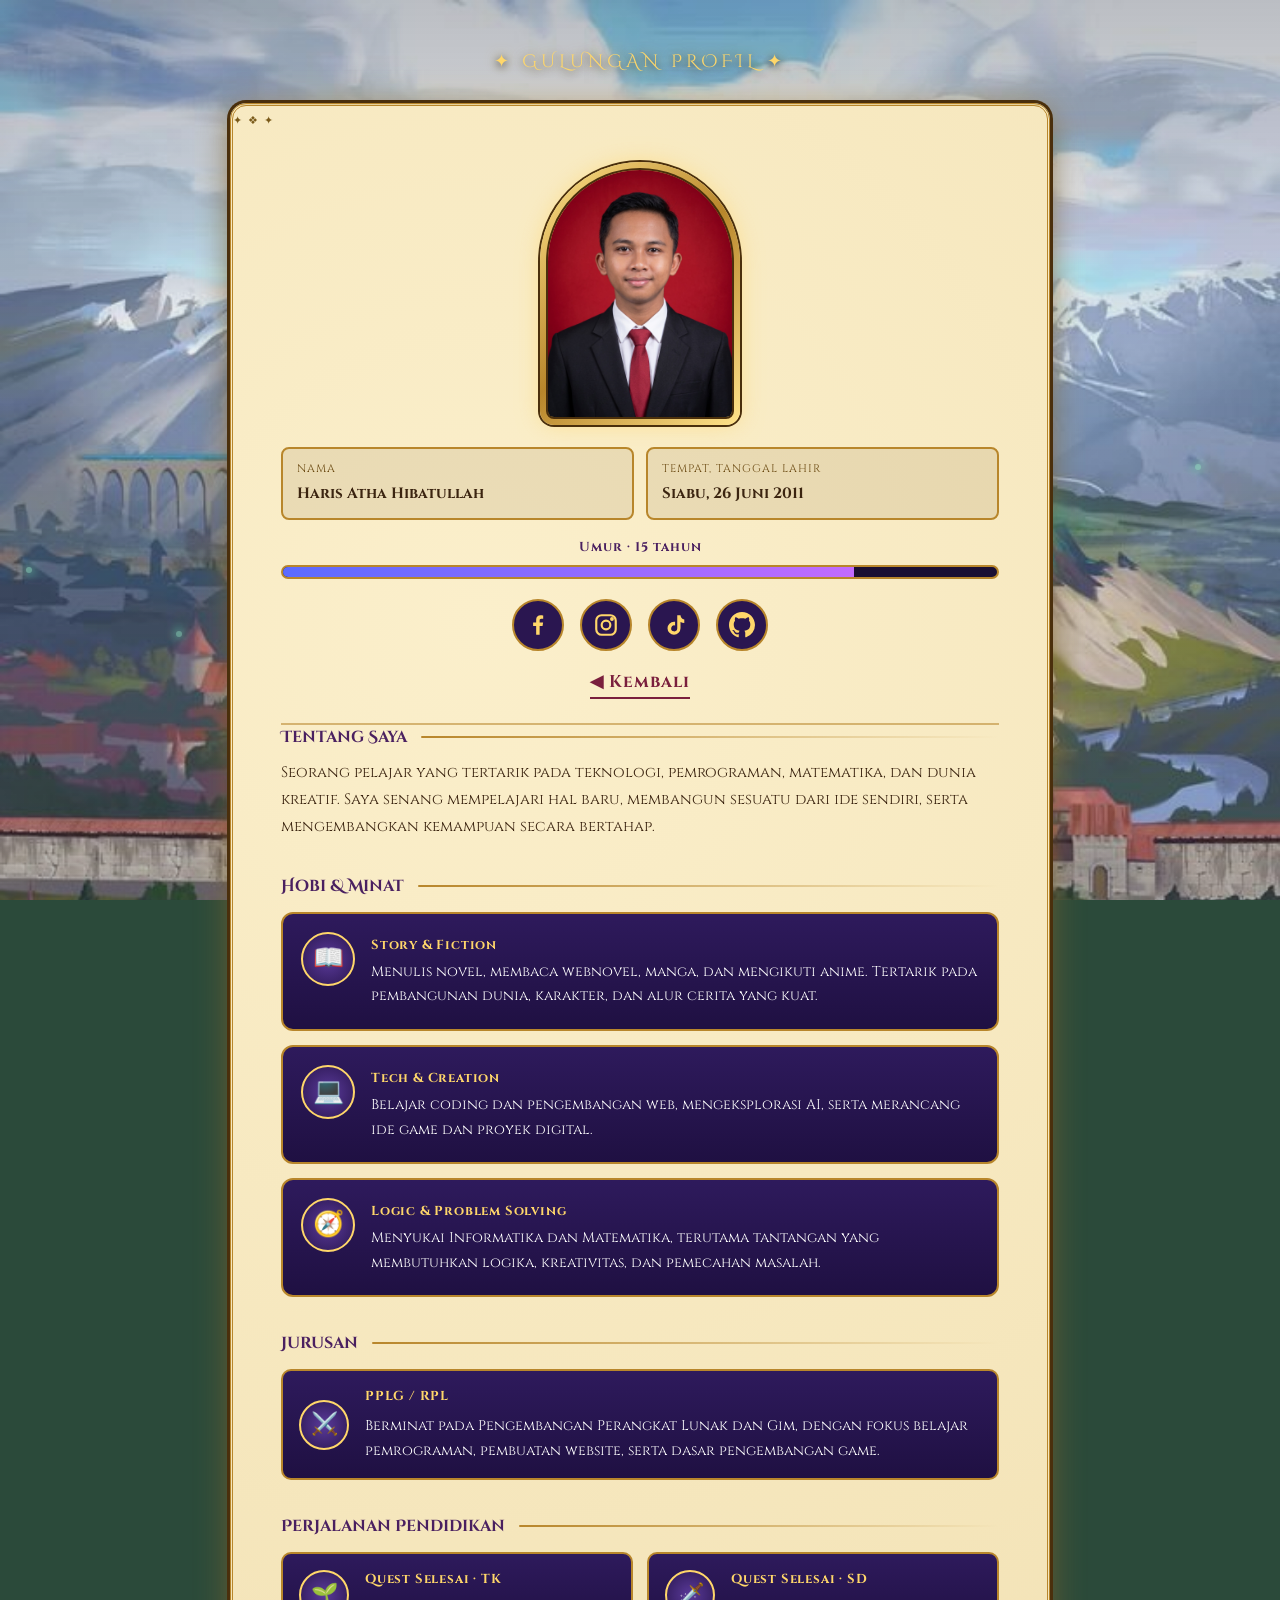
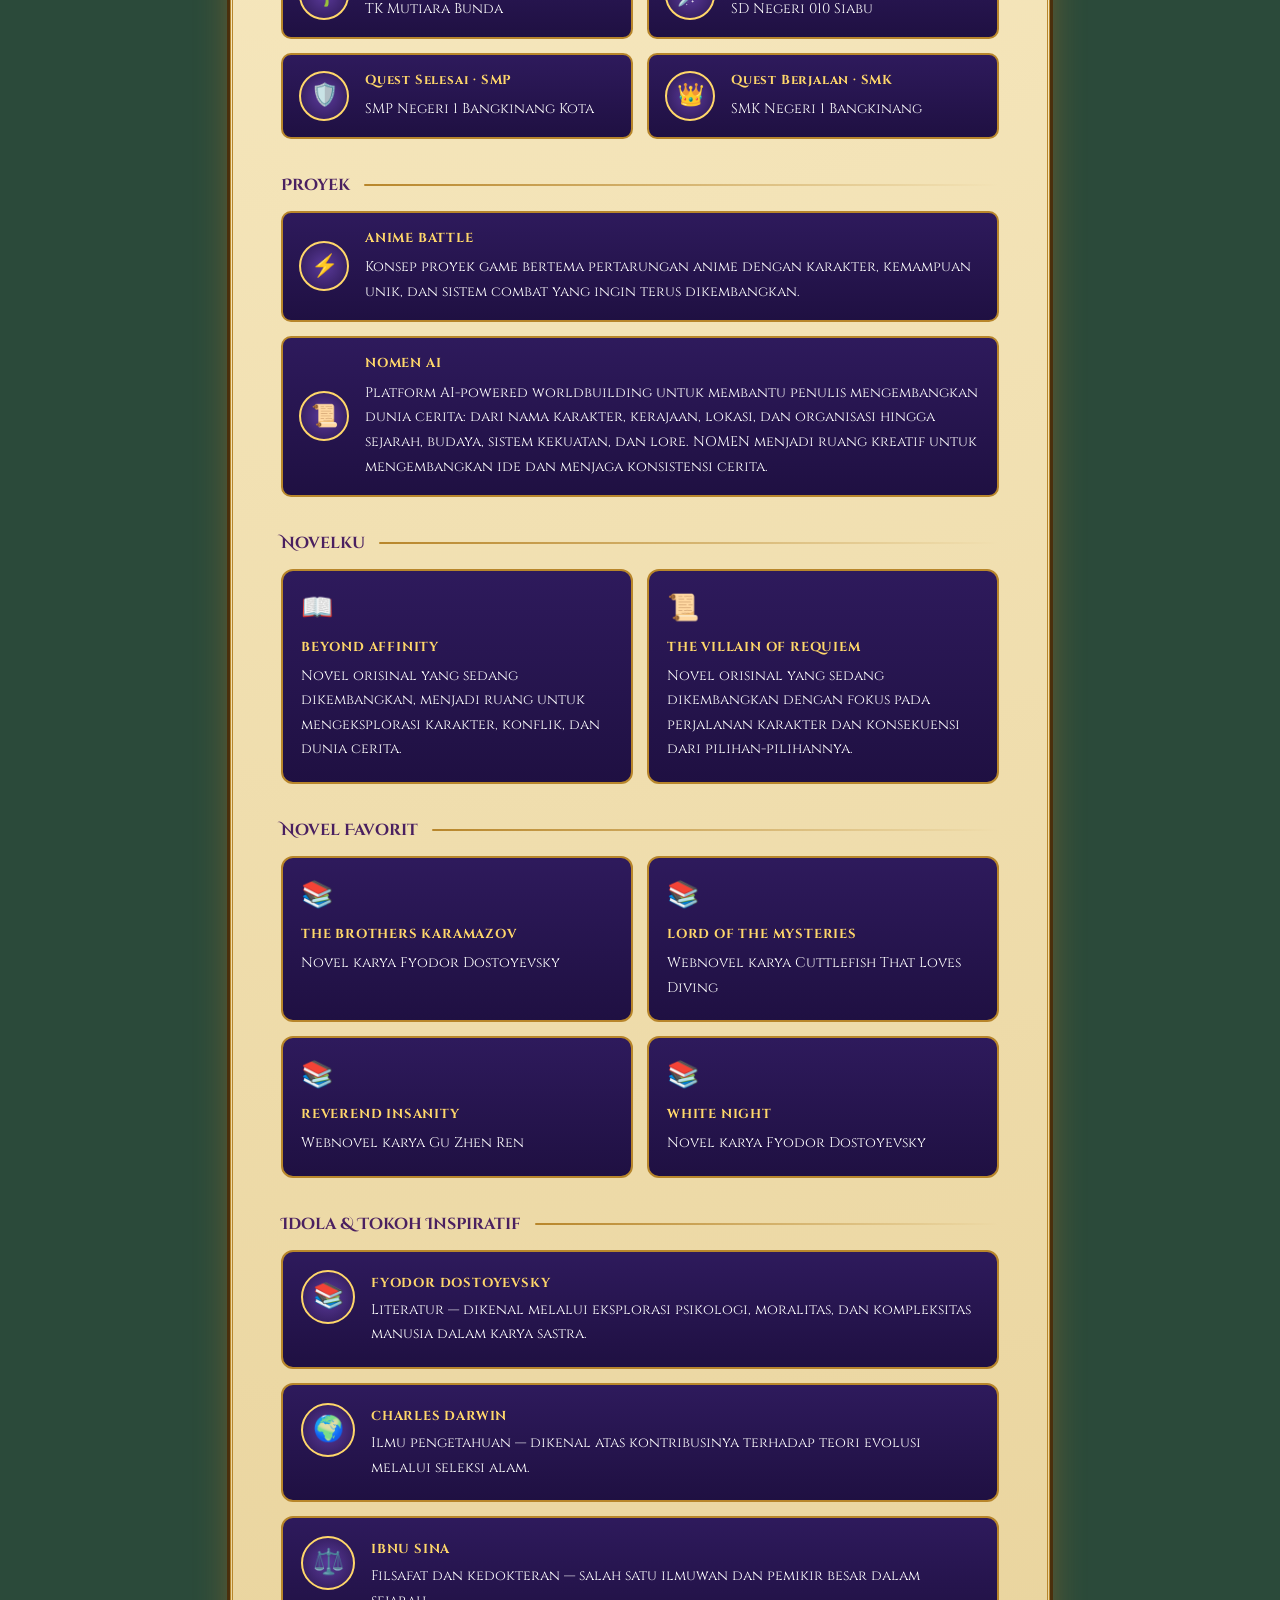
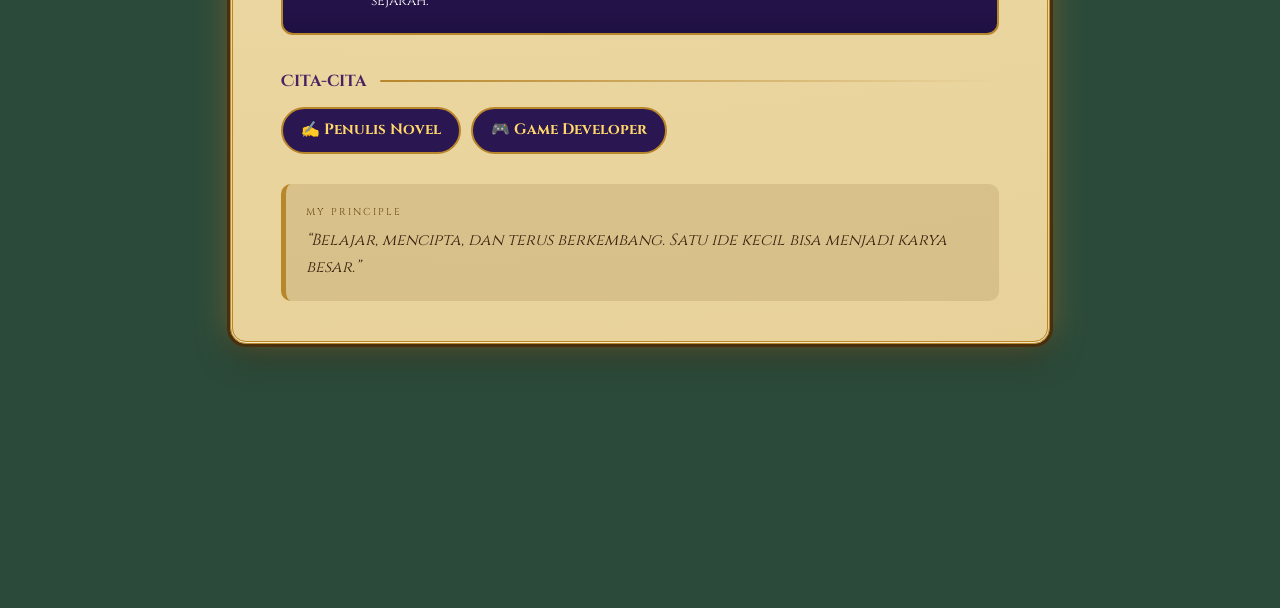
==== commit bb44bf77: "Upload 1 item(s) via Uploader Pro" ====
--- a/profile.html
+++ b/profile.html
@@ -50,7 +50,7 @@
     <div class="duo"><div class="adv" style="animation-delay:.1s"><i>&#127793;</i><div><b>Quest Selesai &middot; TK</b><span>TK Mutiara Bunda</span></div></div>
     <div class="adv" style="animation-delay:.3s"><i>&#128481;&#65039;</i><div><b>Quest Selesai &middot; SD</b><span>SD Negeri 010 Siabu</span></div></div>
     <div class="adv" style="animation-delay:.5s"><i>&#128737;&#65039;</i><div><b>Quest Selesai &middot; SMP</b><span>SMP Negeri 1 Bangkinang Kota</span></div></div>
-    <div class="adv" style="animation-delay:.7s"><i>&#128081;</i><div><b>Quest Selesai &middot; SMK</b><span>SMK Negeri 1 Bangkinang</span></div></div></div>
+    <div class="adv" style="animation-delay:.7s"><i>&#128081;</i><div><b>Quest Berjalan &middot; SMK</b><span>SMK Negeri 1 Bangkinang</span></div></div></div>
 
     <h2 class="rv">Proyek</h2>
     <div class="adv rv"><i>&#9889;</i><div><b>ANIME BATTLE</b><span>Konsep proyek game bertema pertarungan anime dengan karakter, kemampuan unik, dan sistem combat yang ingin terus dikembangkan.</span></div></div>
@@ -64,10 +64,10 @@
 
     <h2 class="rv">Novel Favorit</h2>
     <div class="g2">
-      <div class="card rv"><i>&#128218;</i><b>THE BROTHERS KARAMAZOV</b><span>Fyodor Dostoyevsky</span></div>
+      <div class="card rv"><i>&#128218;</i><b>THE BROTHERS KARAMAZOV</b><span>Novel karya Fyodor Dostoyevsky</span></div>
       <div class="card rv"><i>&#128218;</i><b>LORD OF THE MYSTERIES</b><span>Webnovel karya Cuttlefish That Loves Diving</span></div>
       <div class="card rv"><i>&#128218;</i><b>REVEREND INSANITY</b><span>Webnovel karya Gu Zhen Ren</span></div>
-      <div class="card rv"><i>&#128218;</i><b>WHITE NIGHT</b><span>Karya yang termasuk dalam daftar bacaan favorit.</span></div>
+      <div class="card rv"><i>&#128218;</i><b>WHITE NIGHT</b><span>Novel karya Fyodor Dostoyevsky</span></div>
     </div>
 
     <h2 class="rv">Idola &amp; Tokoh Inspiratif</h2>
